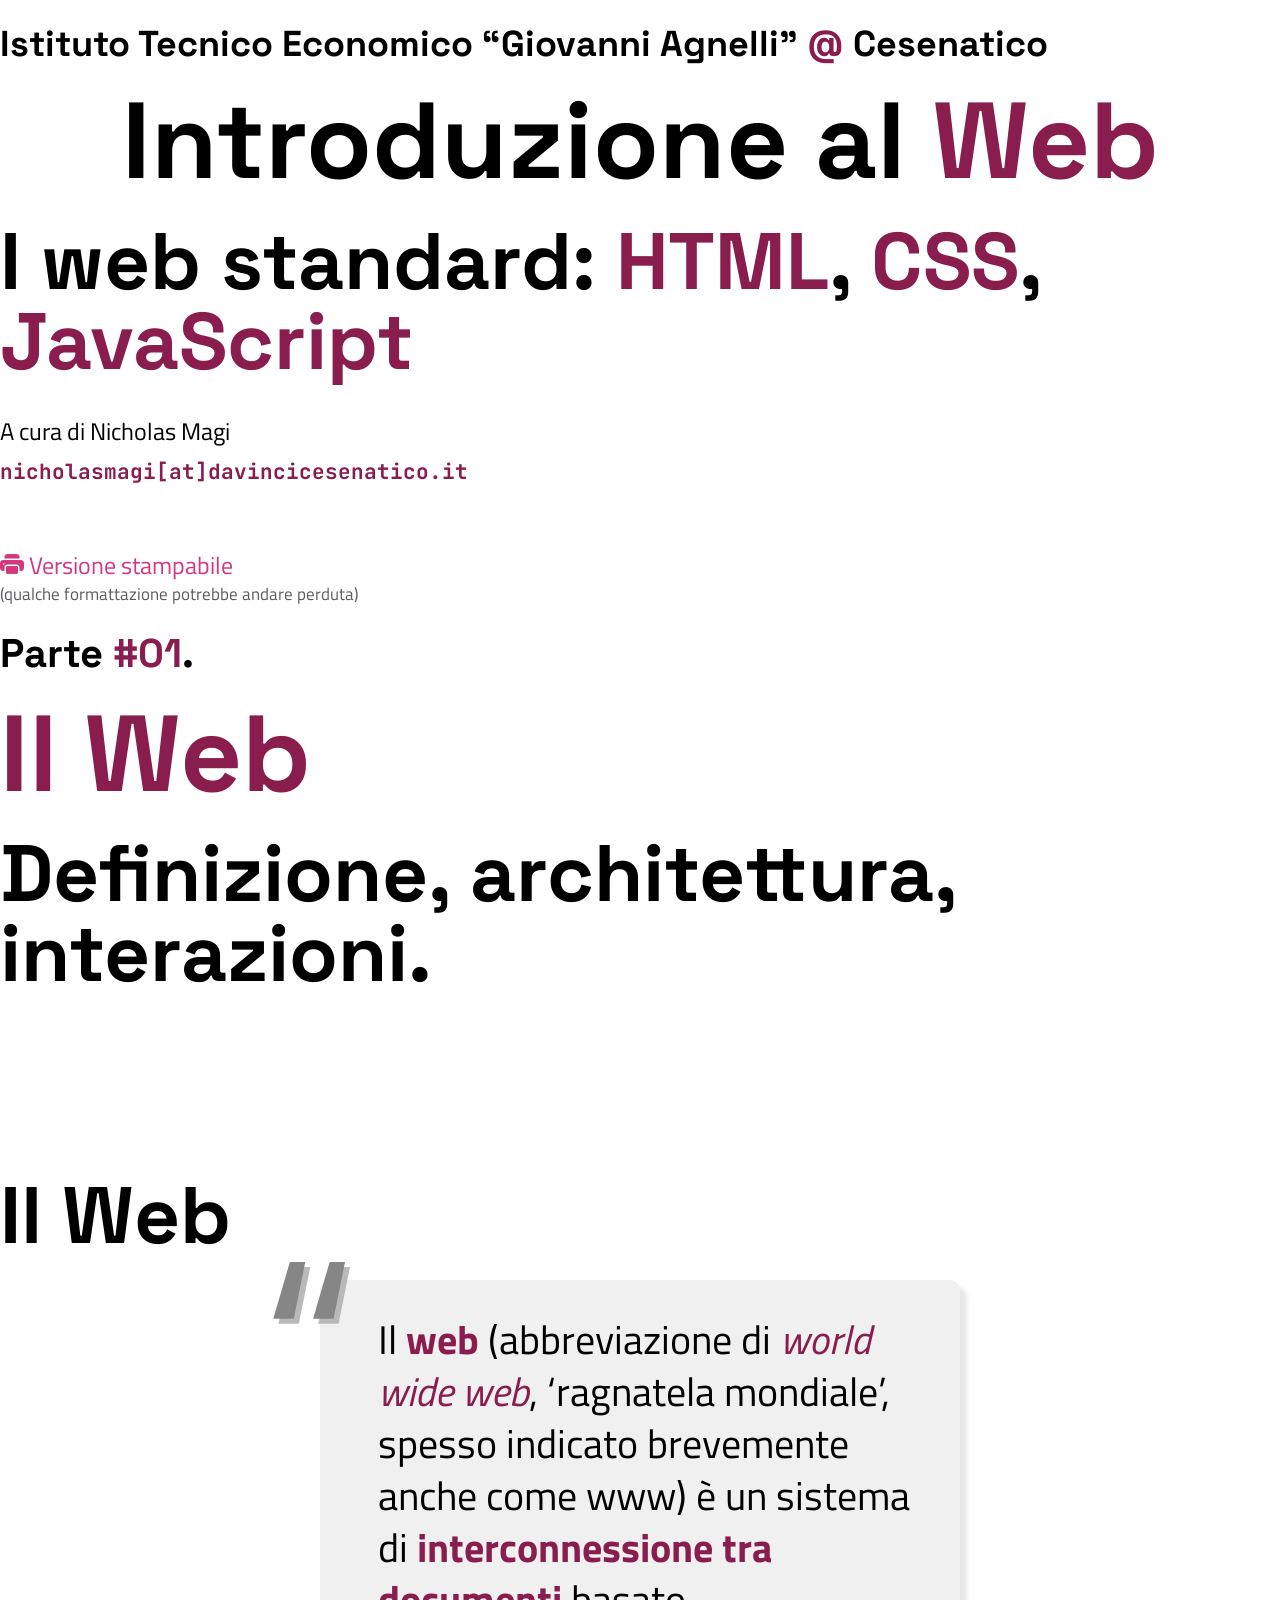
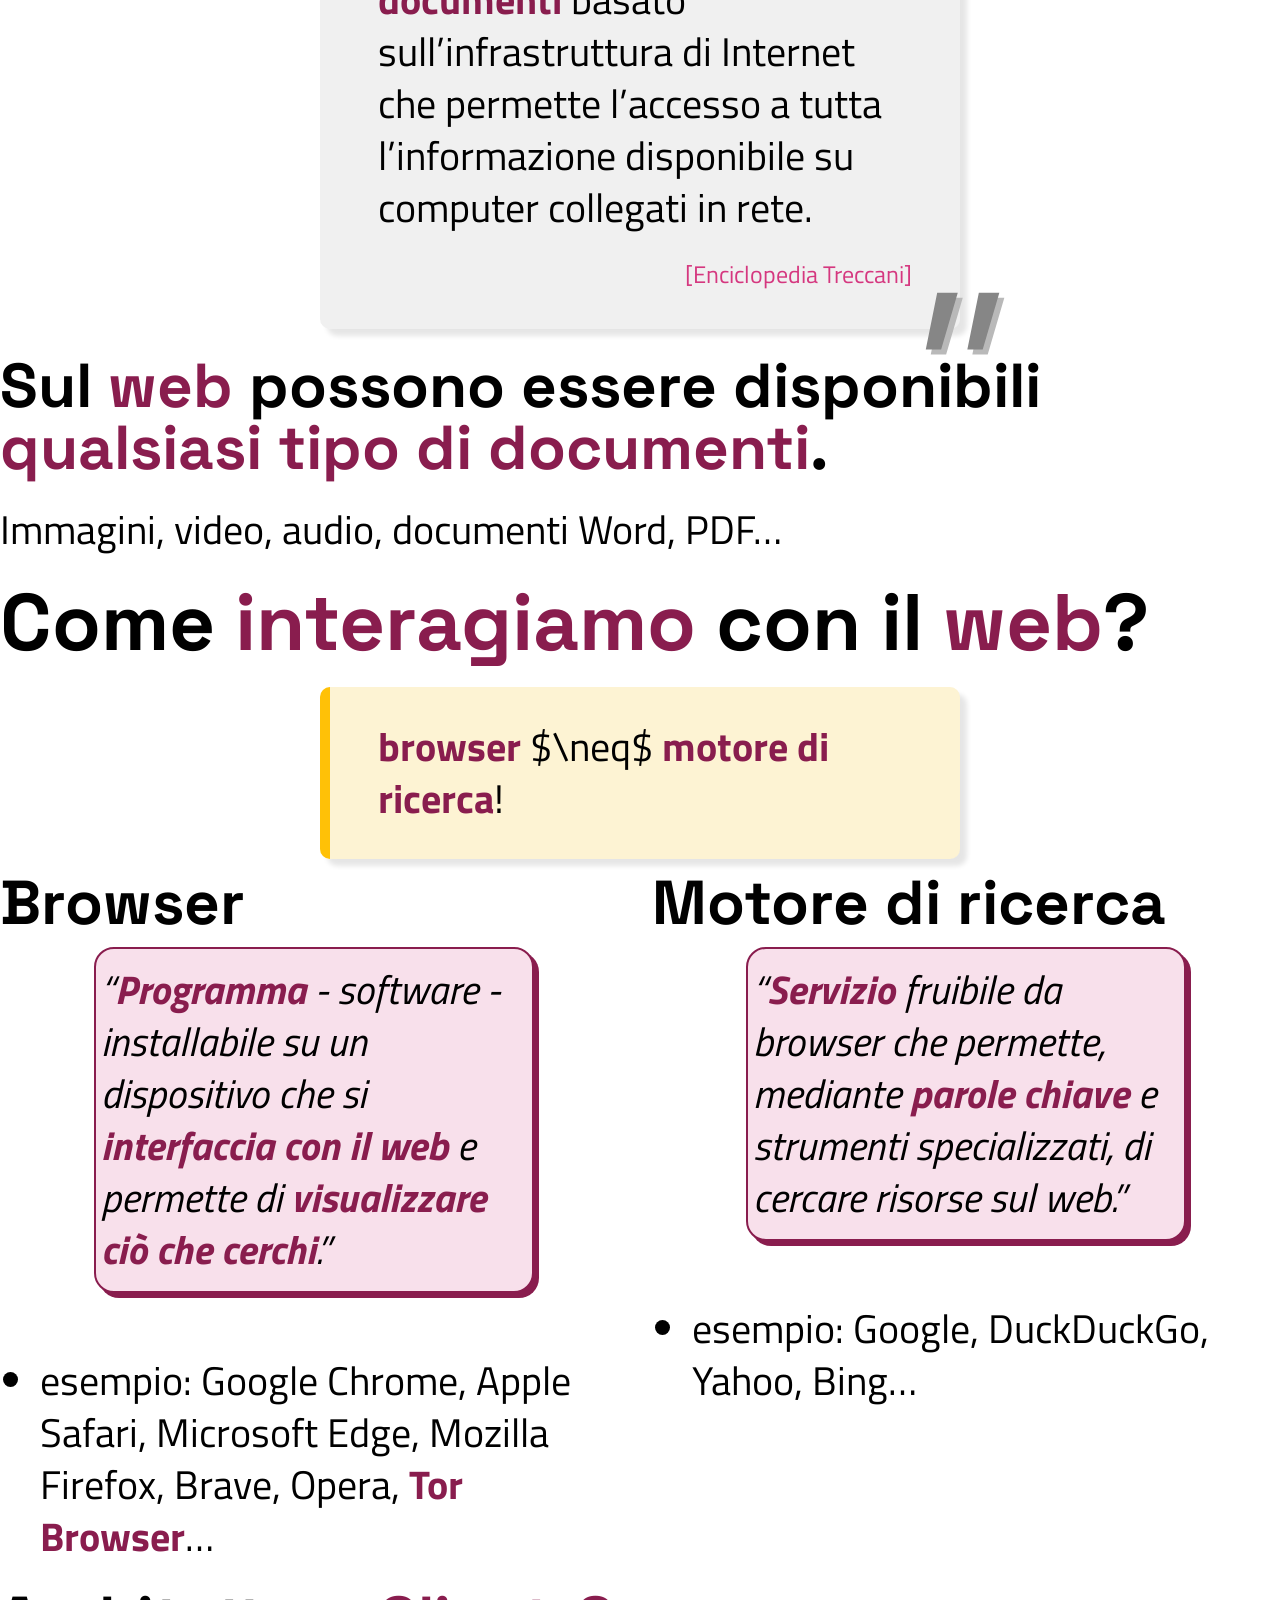
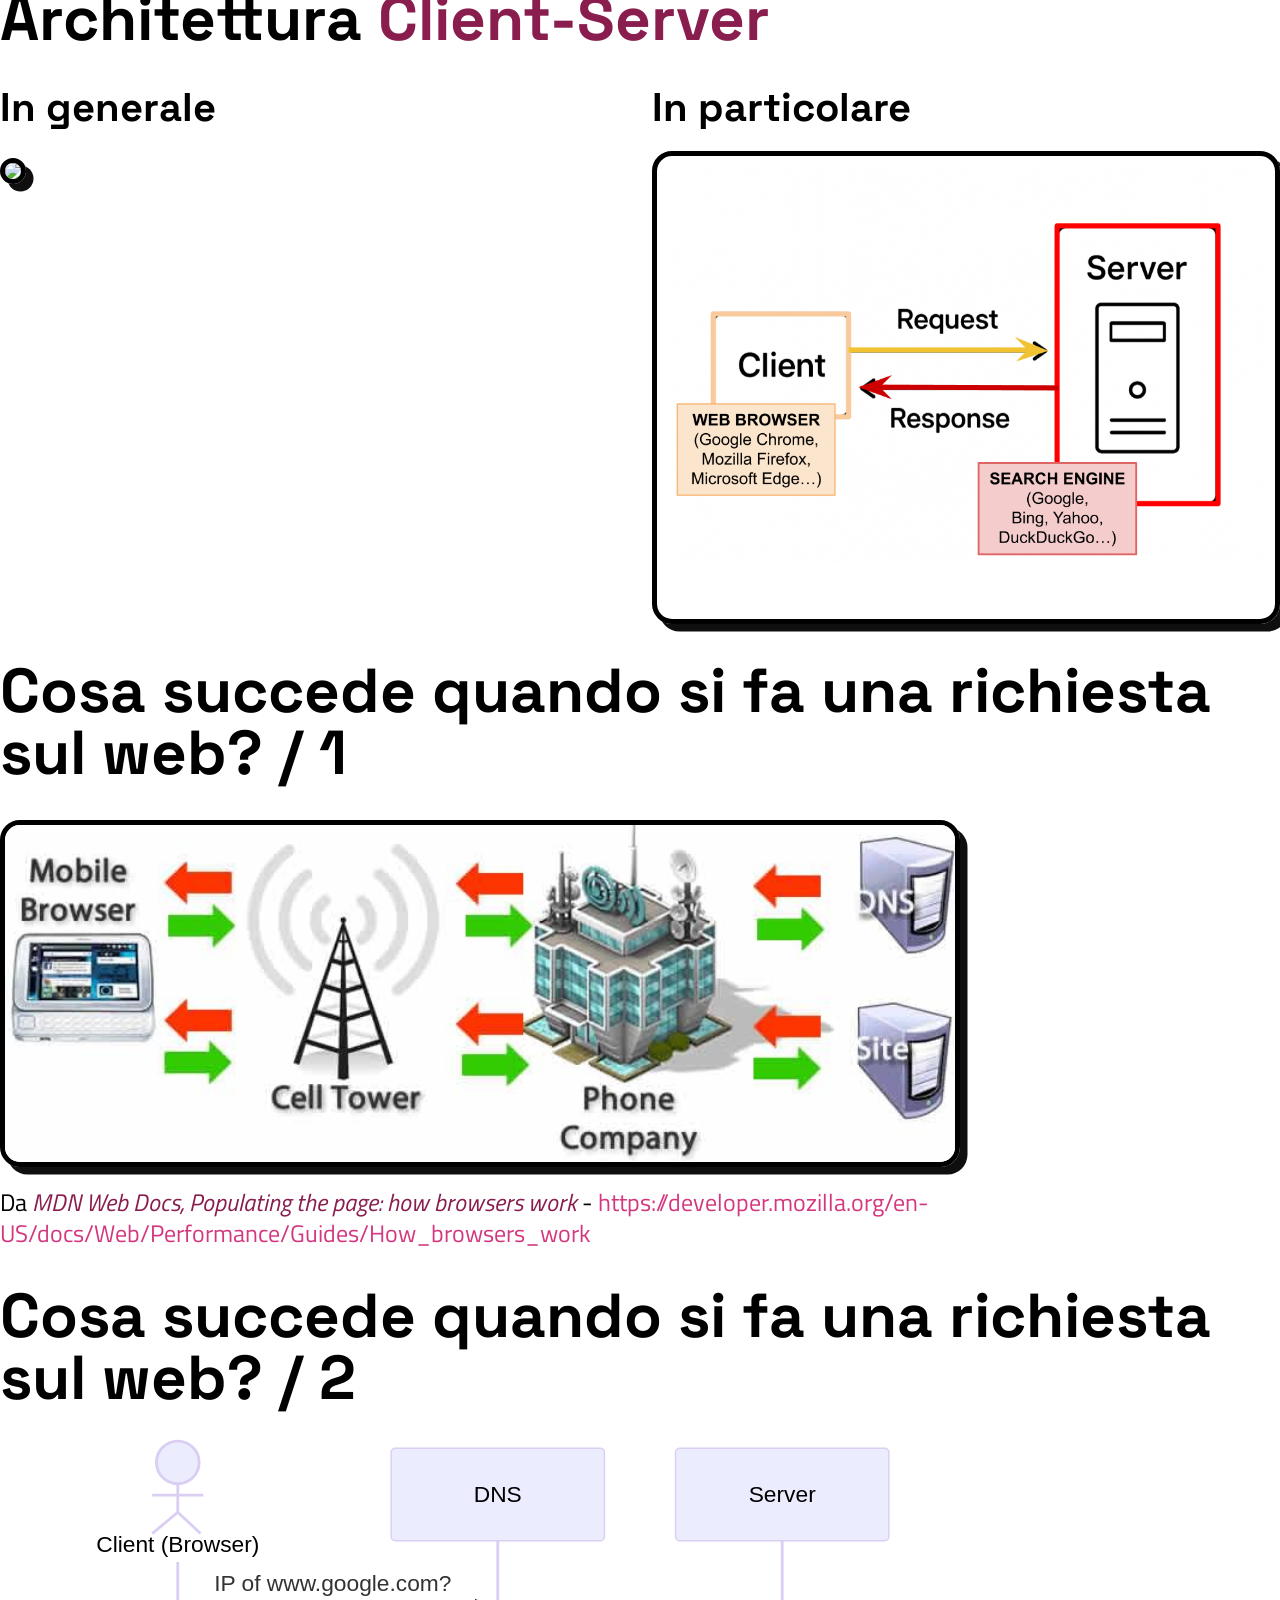
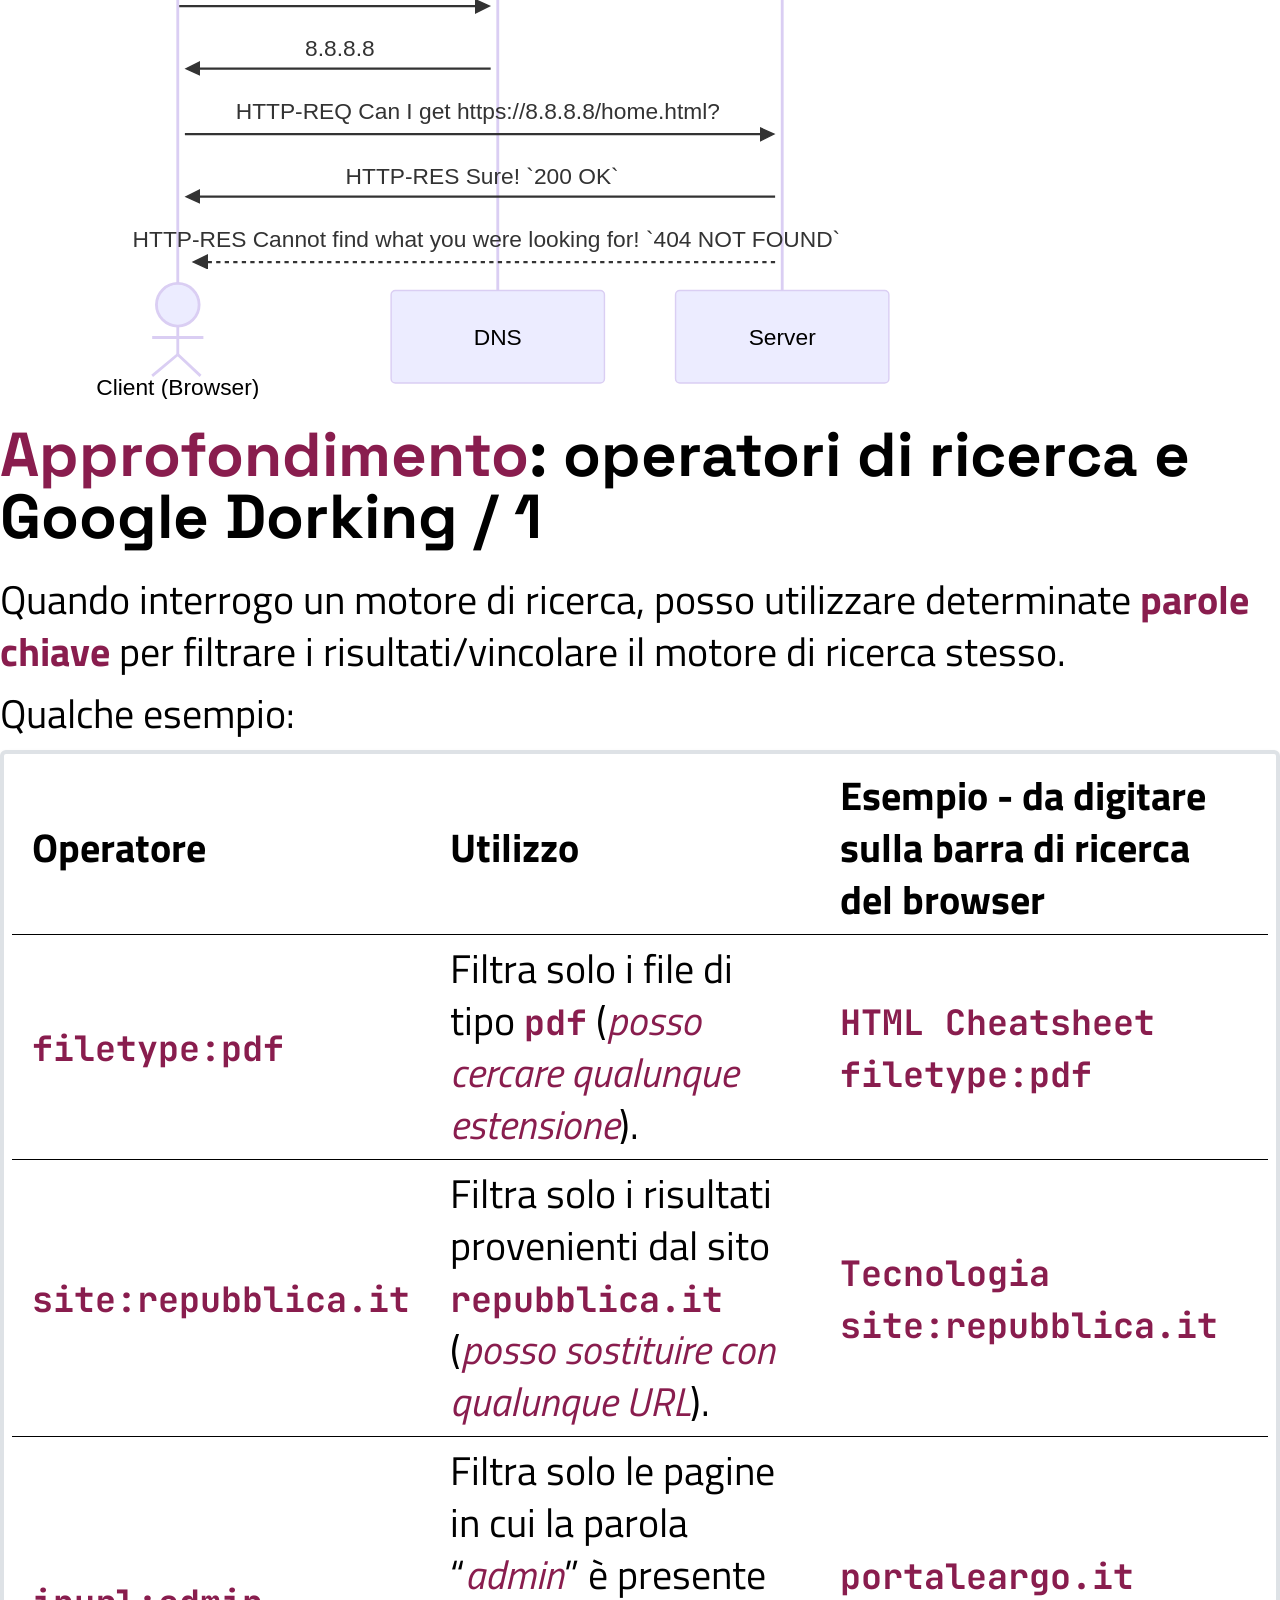
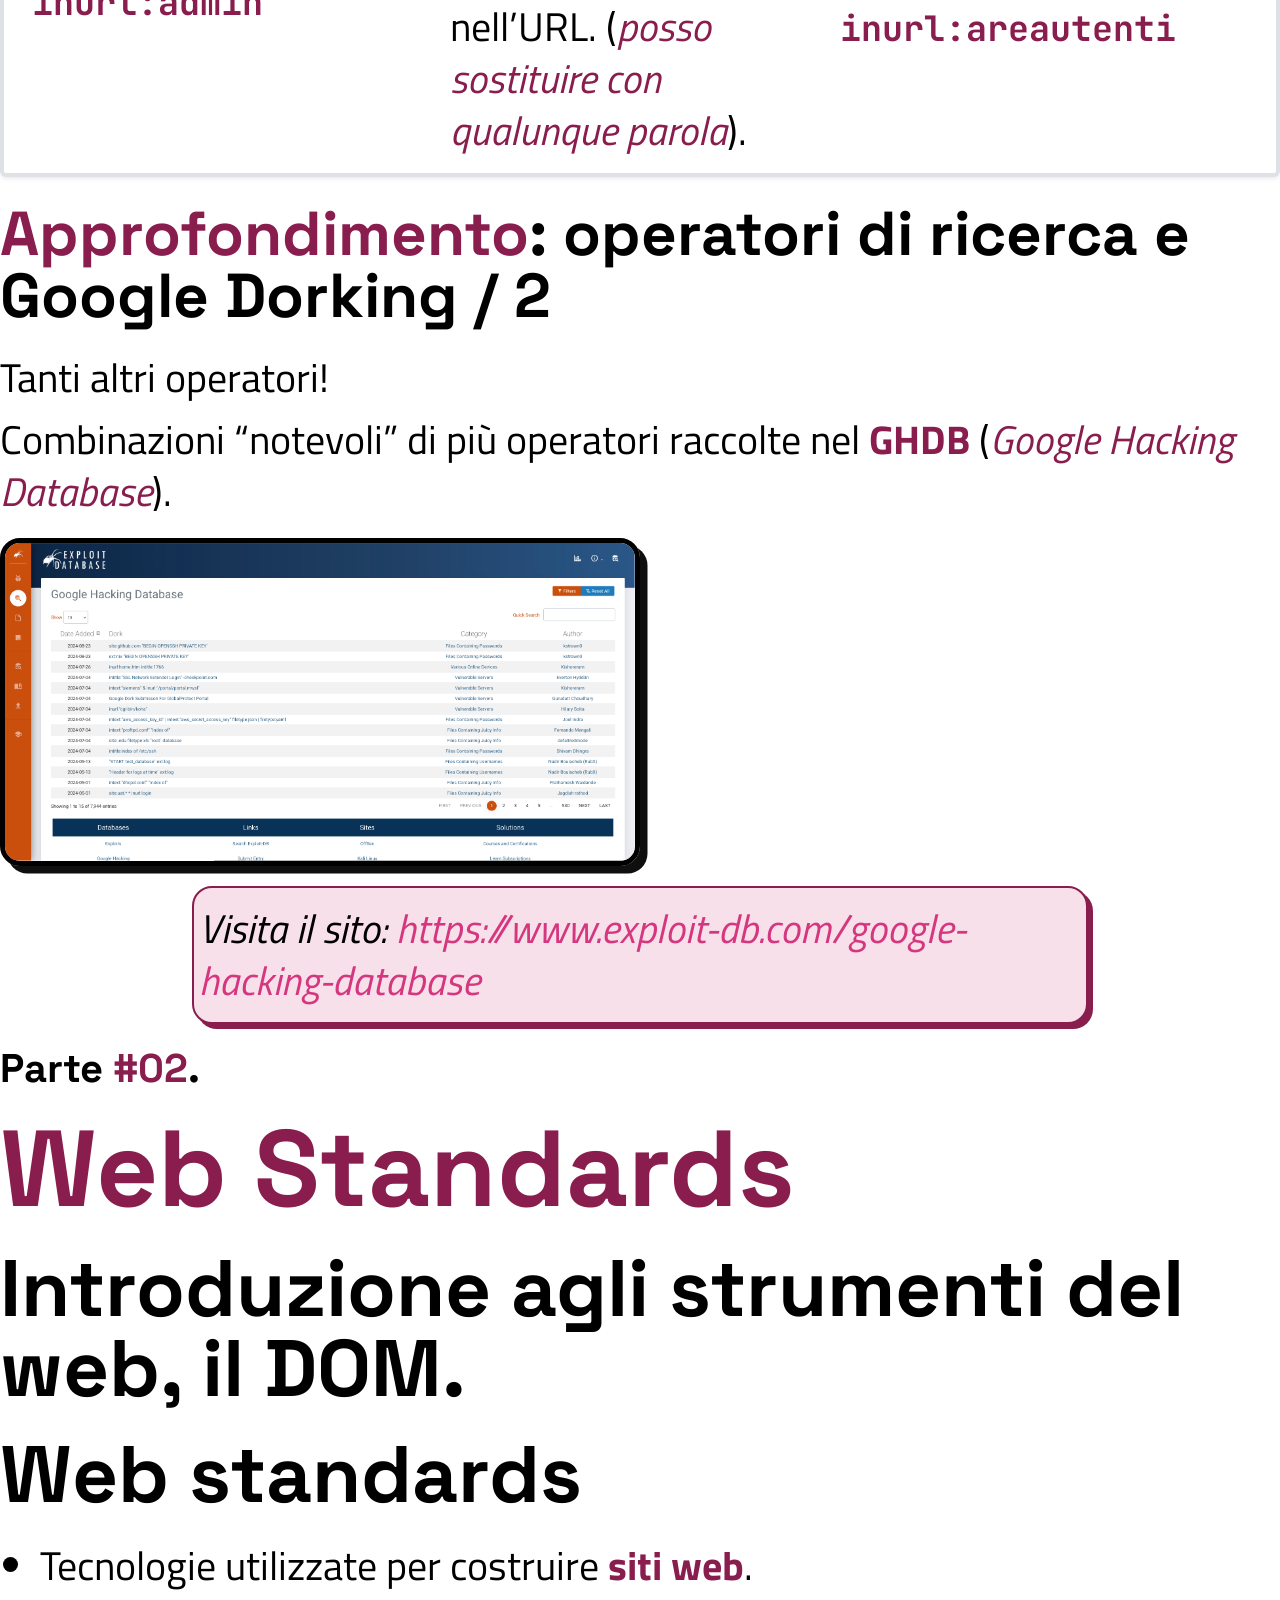
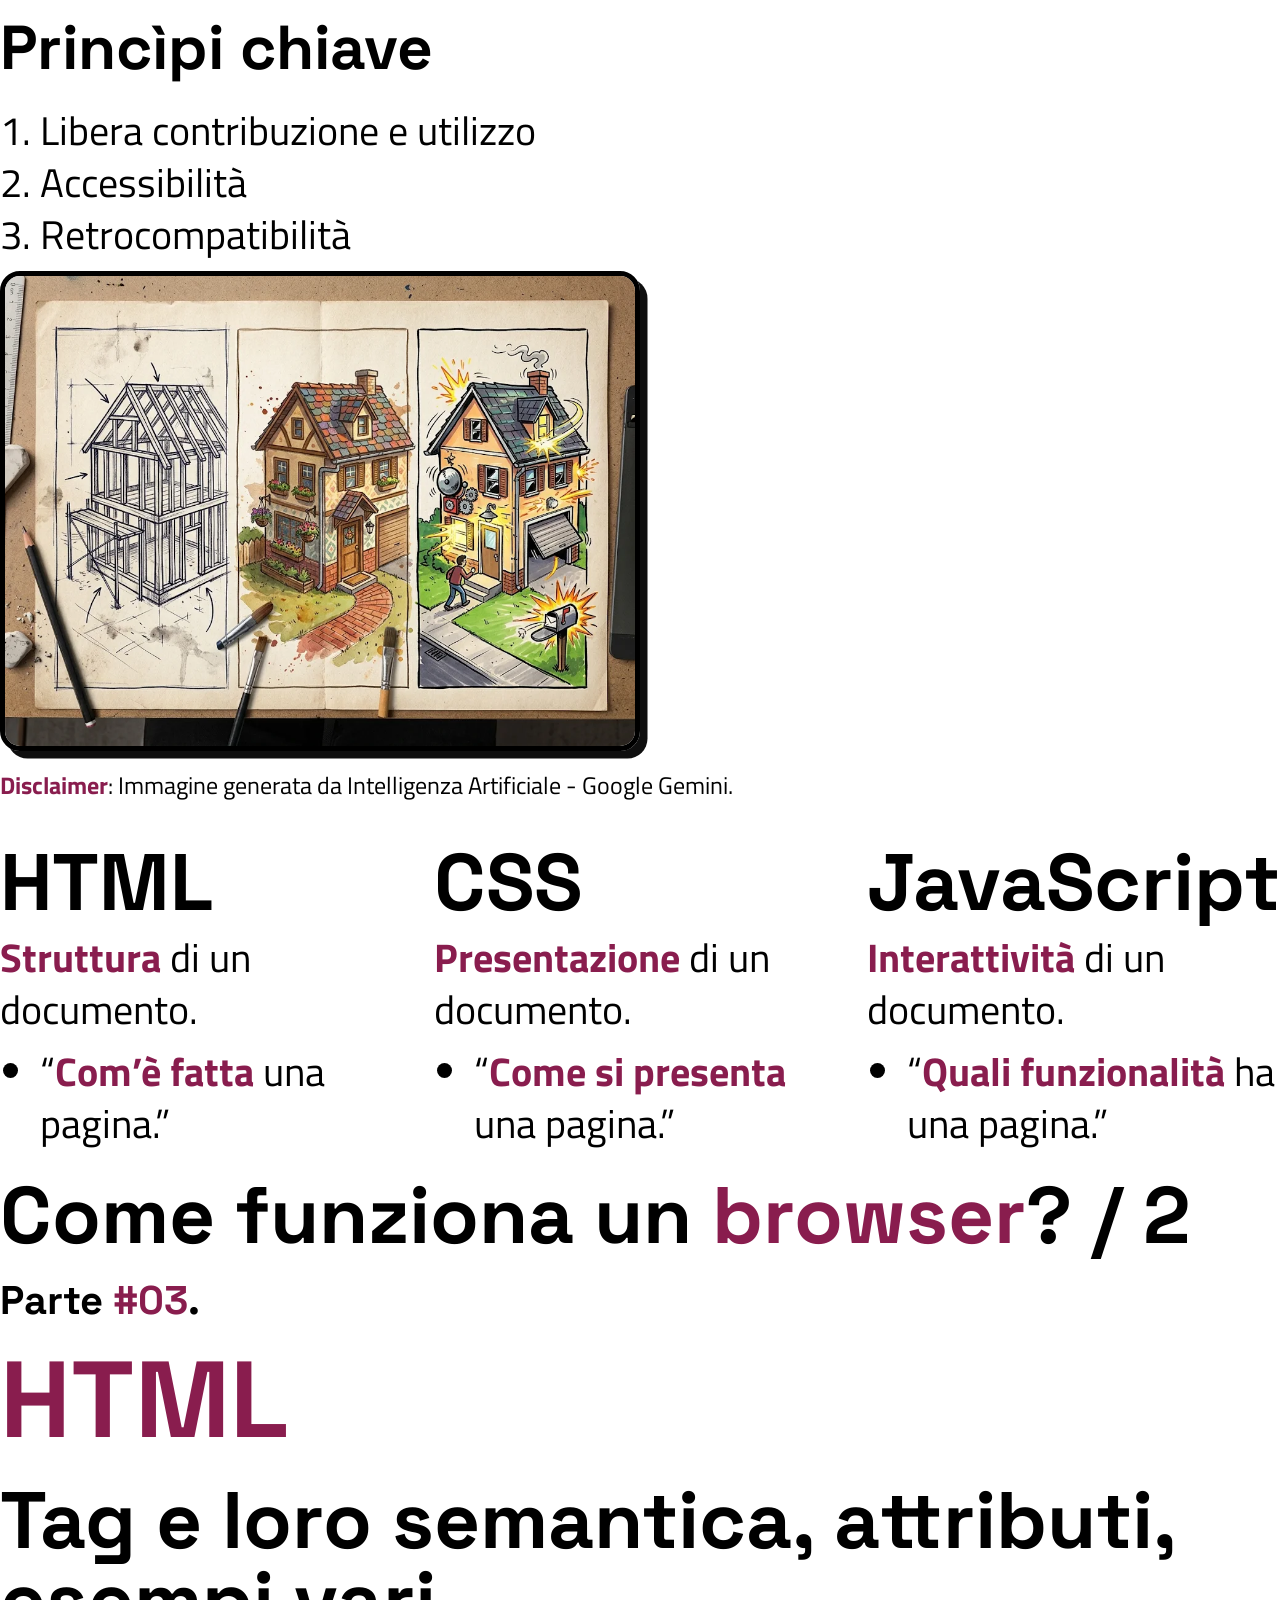
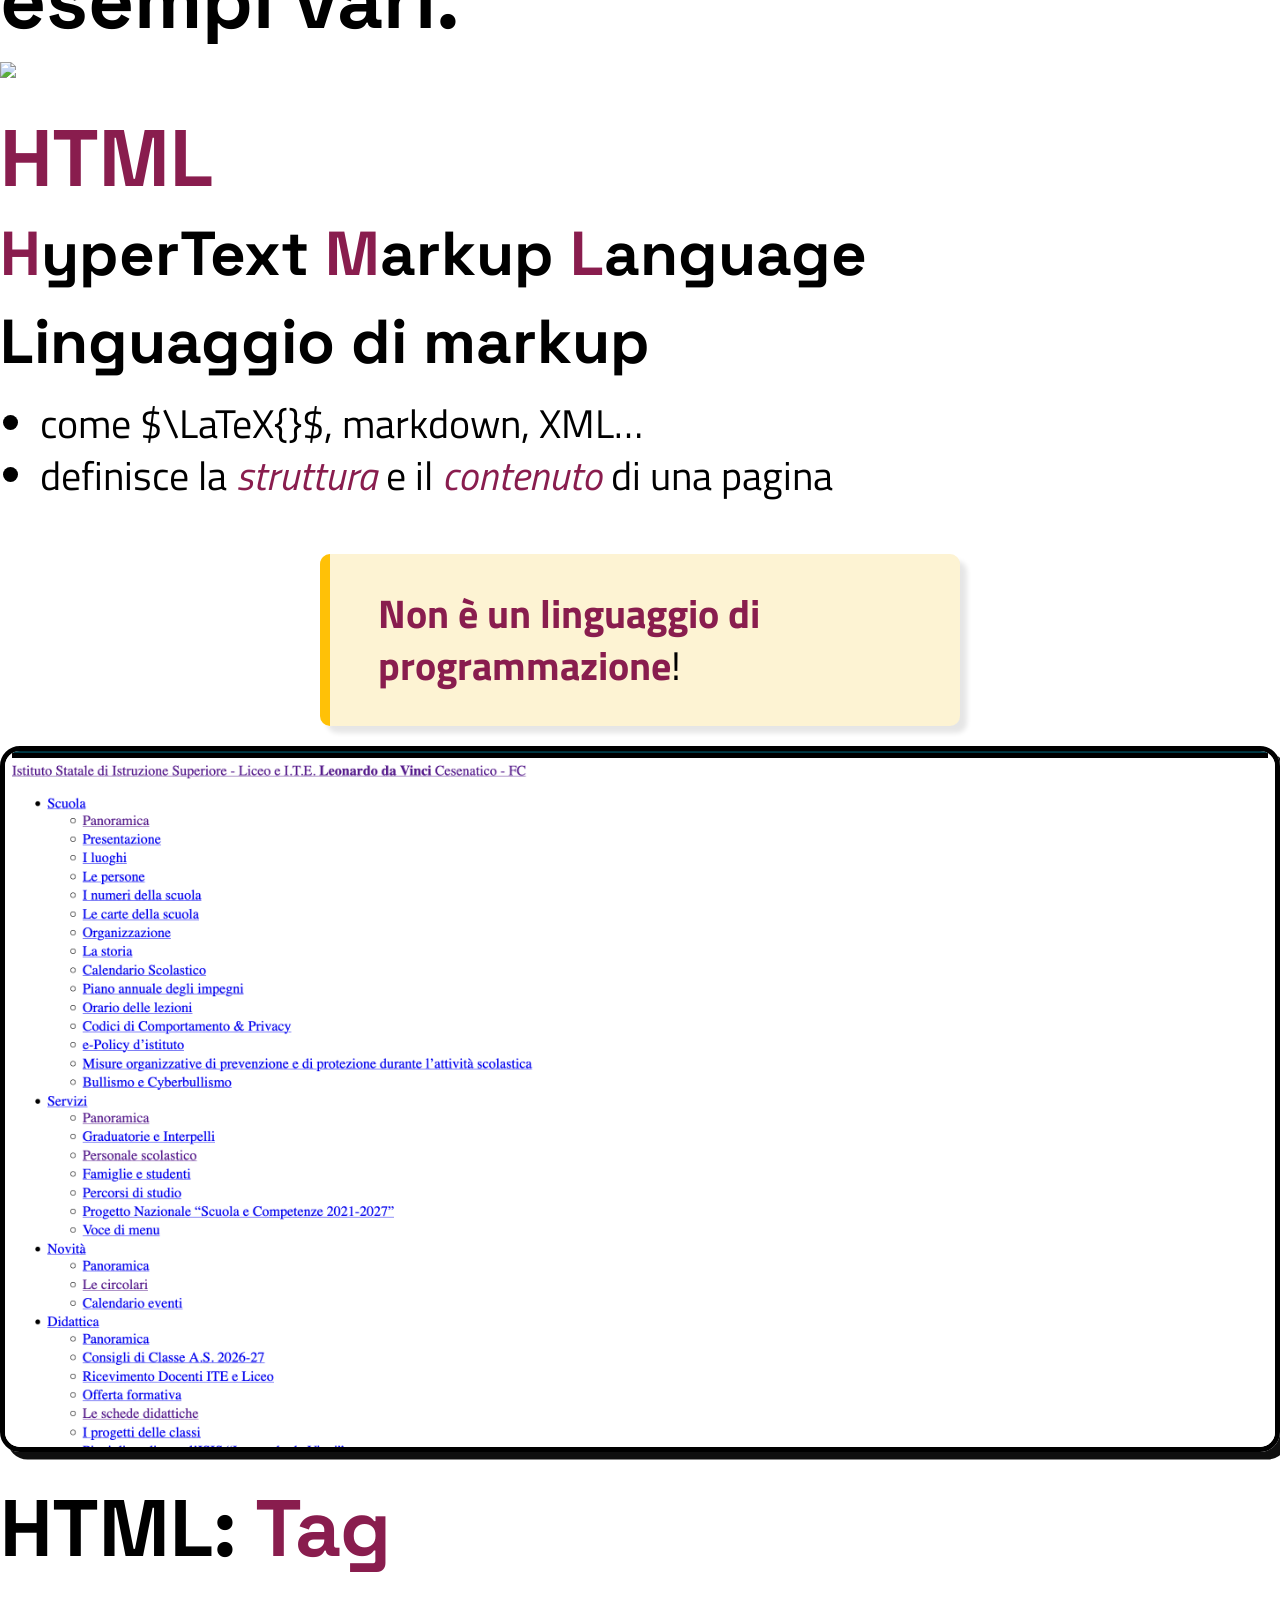
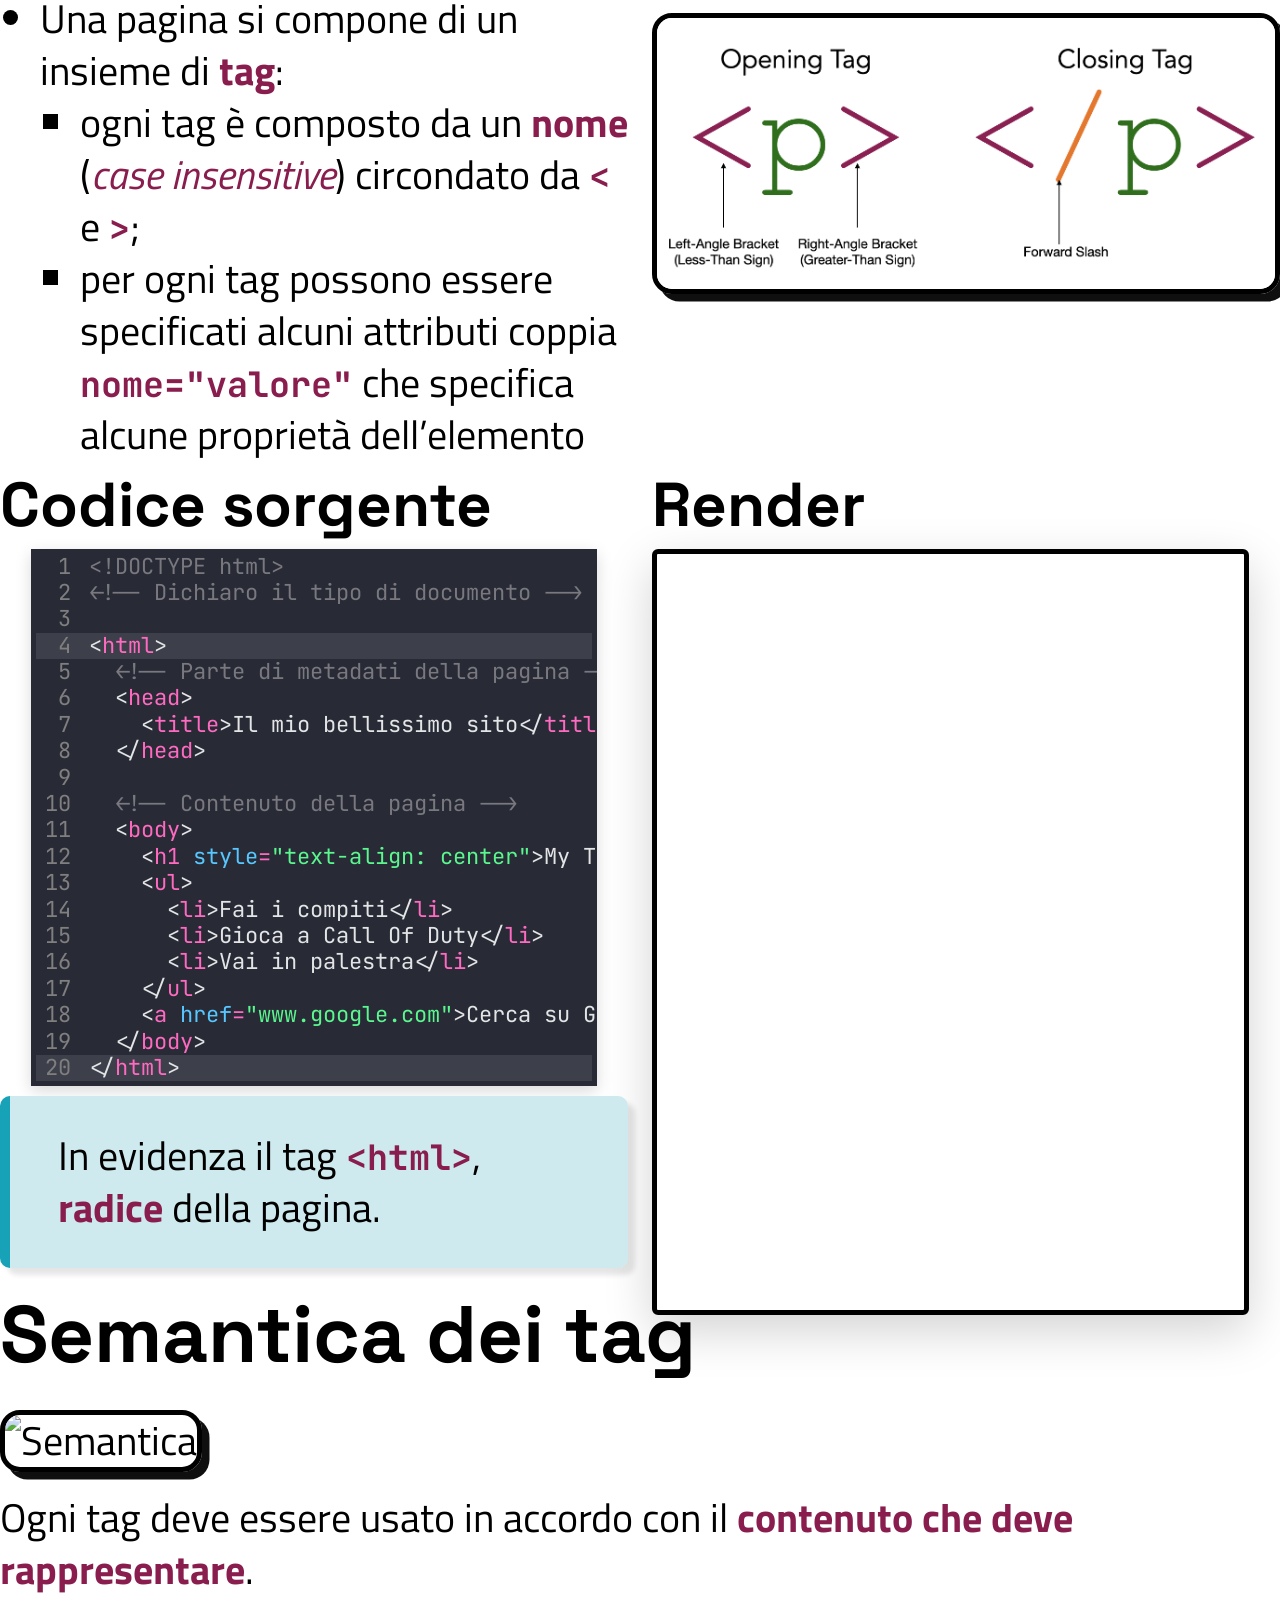
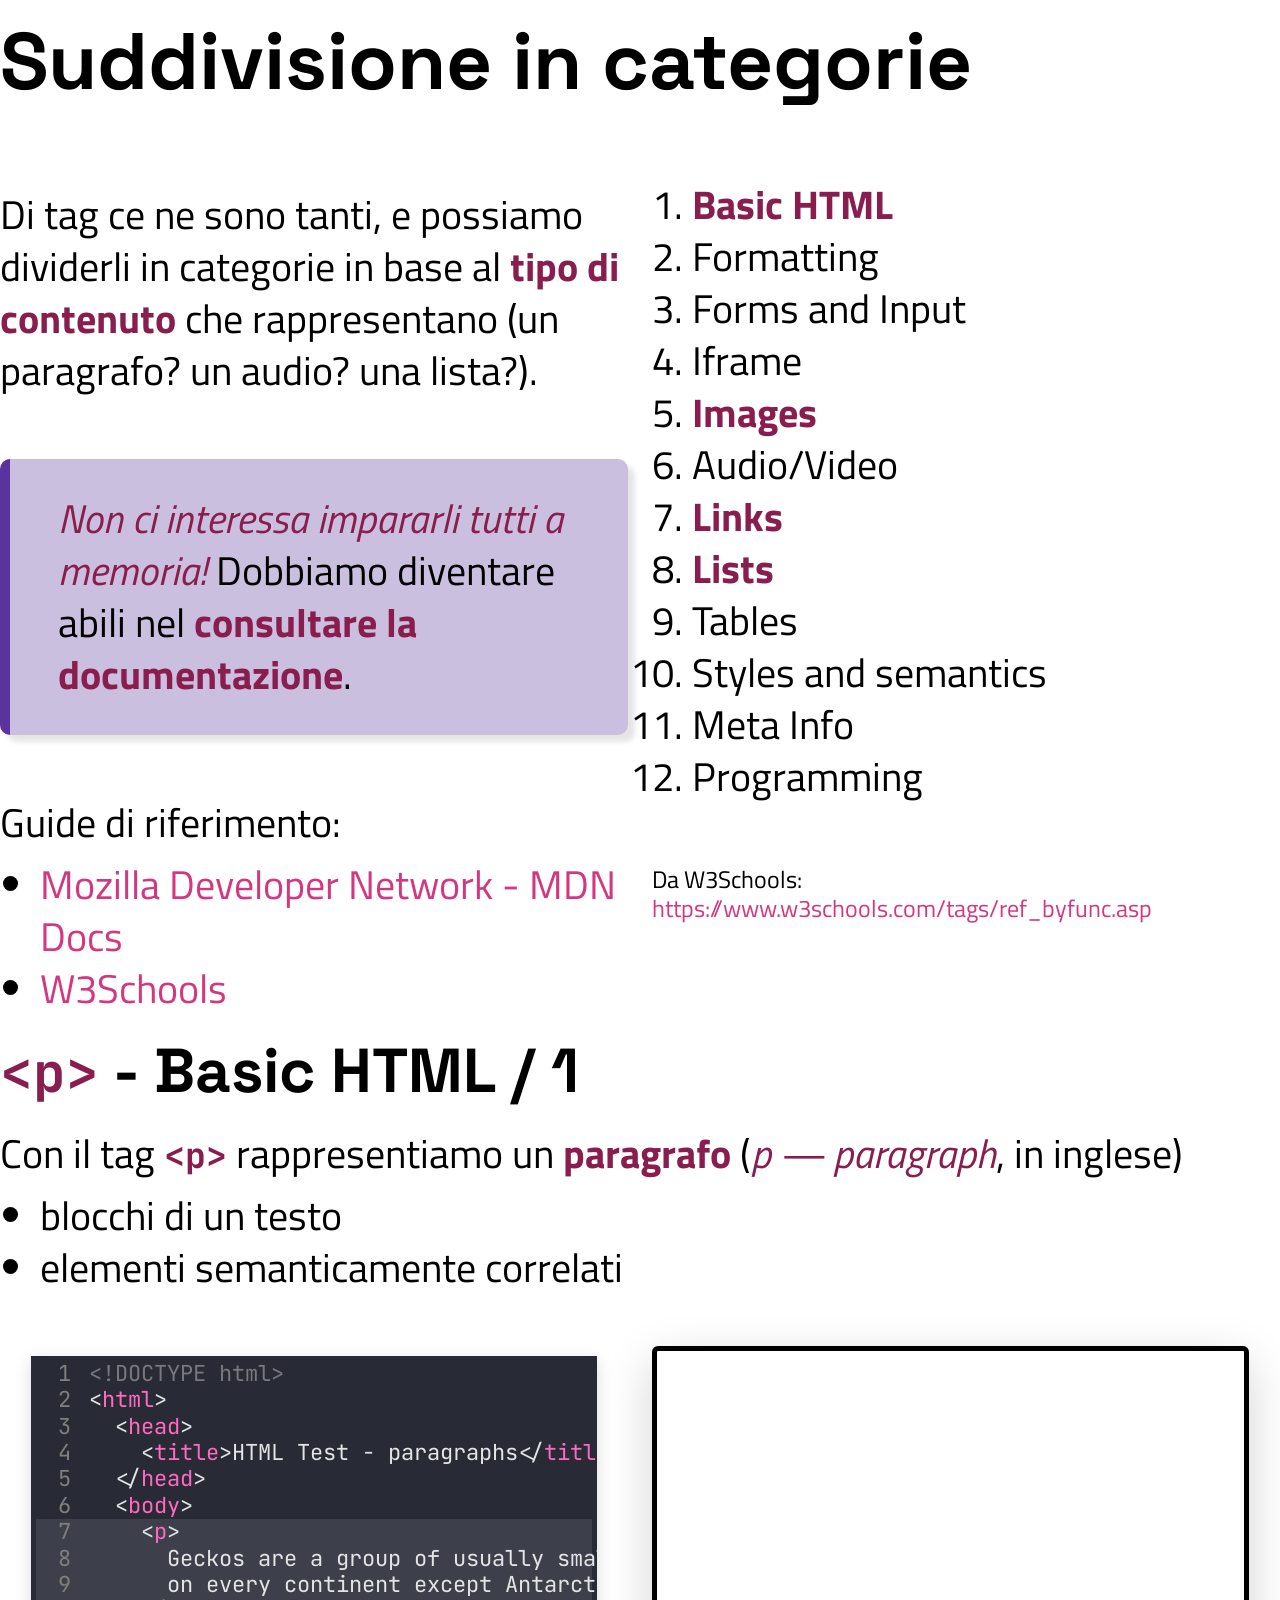
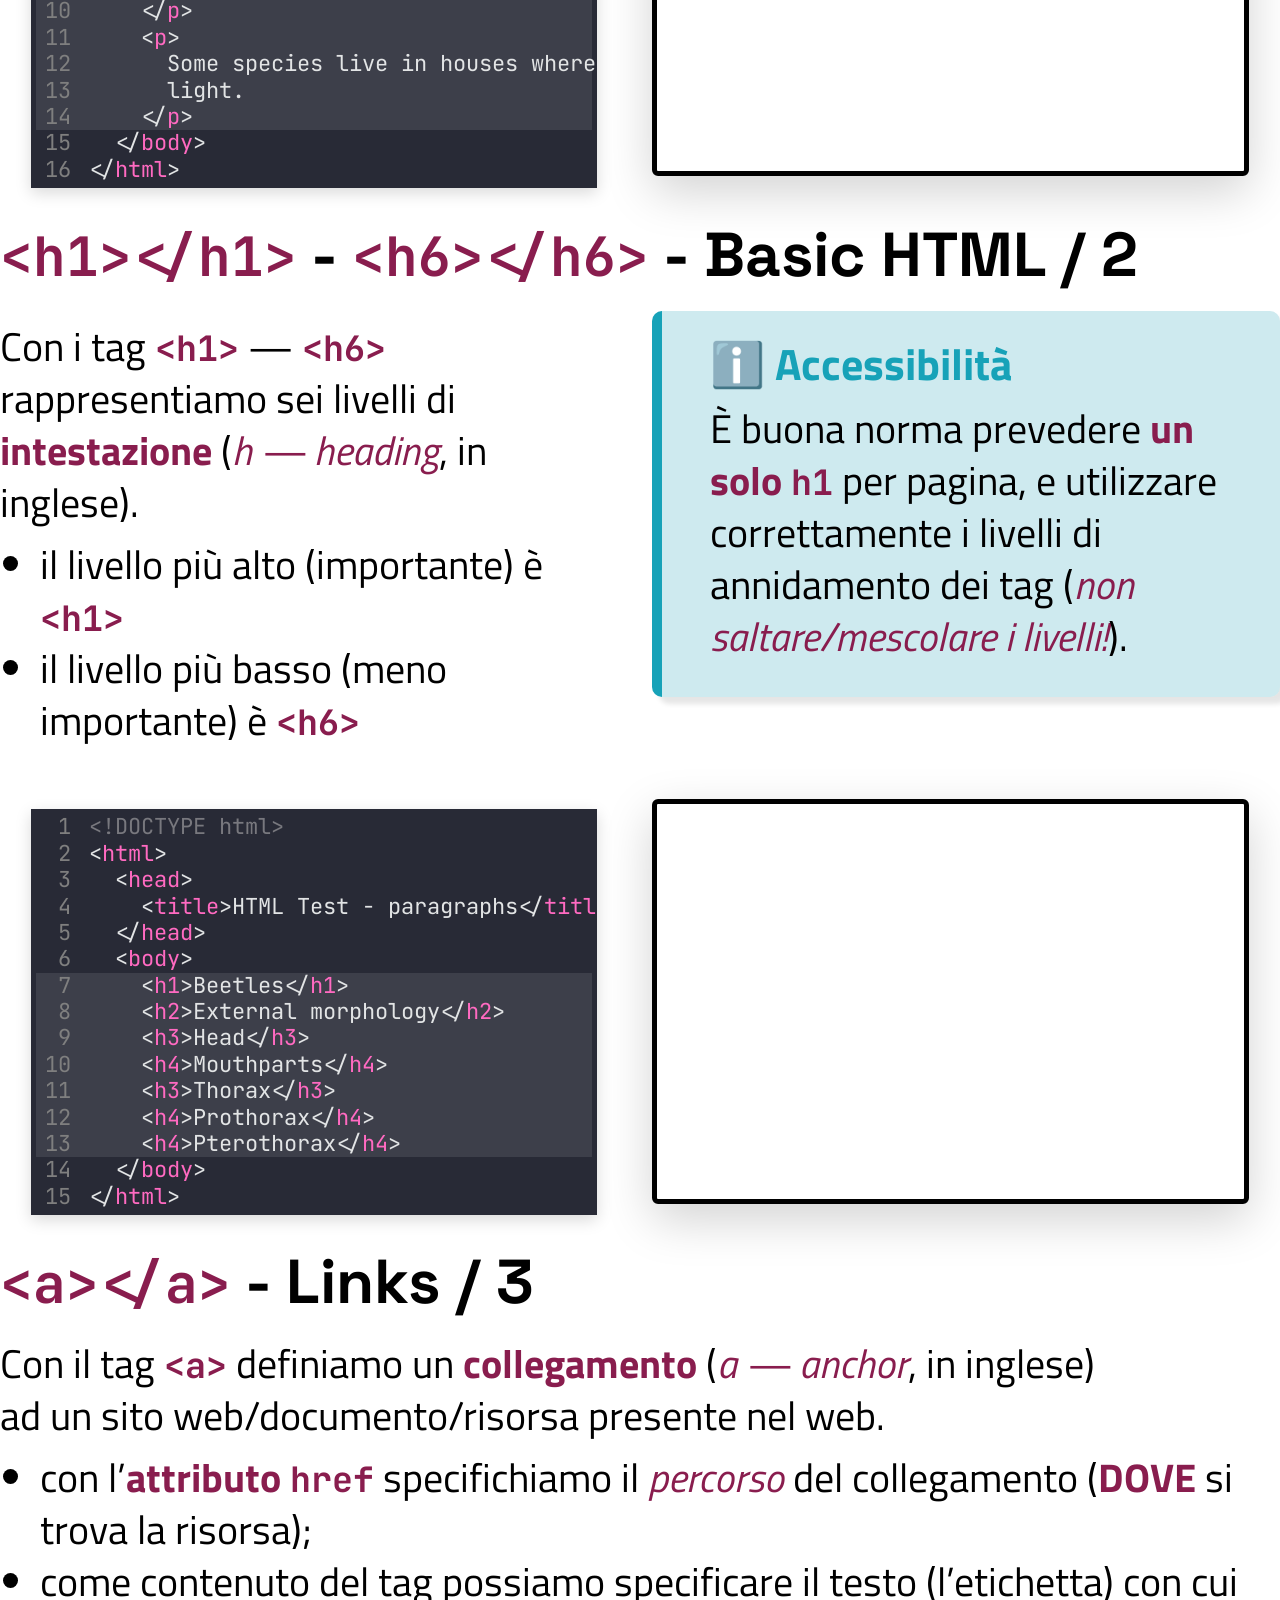
==== index.html @ c91c4a7e "Deploying to gh-pages from @ didattica-nm/web-standards-intro@1418c0fe3e3265eab4931709dac345c9b4f1d8" ====
<!DOCTYPE html><html lang="en"><head>
	<meta name="generator" content="Hugo 0.157.0">
    <meta charset="utf-8">
<title>Web Intro - HTML, CSS, JS</title>
<meta name="description" content="Introduzione alla programmazione Web">

<meta name="apple-mobile-web-app-capable" content="yes">
<meta name="apple-mobile-web-app-status-bar-style" content="black-translucent">
<meta name="viewport" content="width=device-width, initial-scale=1.0, maximum-scale=1.0, user-scalable=no">
<link rel="stylesheet" href="./reveal-js/dist/reset.css">
<link rel="stylesheet" href="./reveal-js/dist/reveal.css">
  <link rel="stylesheet" href="./css/custom-theme.min.6de815a7e8d8c6cf3e7b33d10c4299597c2ac7919d94833e15751693b9ee3957.css" id="theme"><link rel="stylesheet" href="./highlight-js/default.min.css">
<link href="https://cdn.jsdelivr.net/npm/bootstrap@5.3.1/dist/css/bootstrap.min.css" rel="stylesheet" integrity="sha384-4bw+/aepP/YC94hEpVNVgiZdgIC5+VKNBQNGCHeKRQN+PtmoHDEXuppvnDJzQIu9" crossorigin="anonymous">
<link href="https://cdn.jsdelivr.net/gh/DanySK/css-blur-animation/blur.css" rel="stylesheet" crossorigin="anonymous">
<link rel="stylesheet" href="https://cdn.jsdelivr.net/npm/bootstrap-icons@1.13.1/font/bootstrap-icons.min.css">

<script type="text/javascript" src="https://unpkg.com/qr-code-styling@1.5.0/lib/qr-code-styling.js"></script>
<script defer="" type="module">
  import mermaid from 'https://cdn.jsdelivr.net/npm/mermaid@11/dist/mermaid.esm.min.mjs';
</script>
  </head>
  <body>
    
    <div class="reveal">
      <div class="slides">
  

    <section><h5 id="istituto-tecnico-economico-giovanni-agnelli--cesenatico">Istituto Tecnico Economico “Giovanni Agnelli” <strong>@</strong> Cesenatico</h5>
<div style="max-width: fit-content; margin-inline: auto;" class="position-relative text-center accentify-top-right">
<h1 id="introduzione-al-web">Introduzione al <strong>Web</strong></h1>
</div>
<h2 id="i-web-standard-html-css-javascript">I web standard: <strong>HTML</strong>, <strong>CSS</strong>, <strong>JavaScript</strong></h2>
<small>
<p>A cura di Nicholas Magi</p>
<p><code>nicholasmagi[at]davincicesenatico.it</code></p>
</small>
<br>
<br>
<small>
    <a class="d-block" href="?print-pdf&amp;pdfSeparateFragments=false">
        <i class="bi bi-printer-fill"></i>
        Versione stampabile
    </a>
    <span class="text-muted" style="font-size: .7em;">(qualche formattazione potrebbe andare perduta)</span>
</small>
</section><section>


<section data-shortcode-section="">
<h4 id="parte-01">Parte <strong>#01</strong>.</h4>
<h1 id="il-web"><strong>Il Web</strong></h1>
<h2 id="definizione-architettura-interazioni">Definizione, architettura, interazioni.</h2>
</section><section>
<br>
<br>
<br>
<h2 id="il-web-1">Il Web</h2>
<div class="callout cite">
    <div class="callout-background py-4 px-5"><div class="callout-content"><p>Il <strong>web</strong> (abbreviazione di <em>world wide web</em>, ‘ragnatela mondiale’, spesso indicato brevemente anche come www) è un sistema di <strong>interconnessione tra documenti</strong> basato sull’infrastruttura di Internet che permette l’accesso a tutta l’informazione disponibile su computer collegati in rete.</p>
</div><div class="callout-footer d-flex justify-content-end my-3 fs-1"><small><a href="https://www.treccani.it/enciclopedia/web_%28Enciclopedia-Italiana%29/" target="_blank"><i class="fa-solid fa-link pe-2"></i>[Enciclopedia Treccani]</a></small></div></div>
</div>
</section><section>
<h3 id="sul-web-possono-essere-disponibili--qualsiasi-tipo-di-documenti">Sul <strong>web</strong> possono essere disponibili <br> <strong>qualsiasi tipo di documenti</strong>.</h3>
<p>Immagini, video, audio, documenti Word, PDF…</p>
</section><section>
<h2 id="come-interagiamo-con-il-web">Come <strong>interagiamo</strong> con il <strong>web</strong>?</h2>
<div class="callout warning">
    <div class="callout-background py-4 px-5"><div class="callout-content"><p><strong>browser</strong> $\neq$ <strong>motore di ricerca</strong>!</p>
</div></div>
</div>
<div class="container-fluid m-0 p-0">
    <div class="row "><div class="col "><h3 id="browser">Browser</h3>
<blockquote>
<p>“<strong>Programma</strong> - software - installabile su un dispositivo che si <strong>interfaccia con il web</strong> e permette di <strong>visualizzare ciò che cerchi</strong>.”</p>
</blockquote>
<br>
<ul>
<li>esempio: Google Chrome, Apple Safari, Microsoft Edge, Mozilla Firefox, Brave, Opera, <strong>Tor Browser</strong>…</li>
</ul>
</div>
<div class="col "><h3 id="motore-di-ricerca">Motore di ricerca</h3>
<blockquote>
<p>“<strong>Servizio</strong> fruibile da browser che permette, mediante <strong>parole chiave</strong> e strumenti specializzati, di cercare risorse sul web.”</p>
</blockquote>
<br>
<ul>
<li>esempio: Google, DuckDuckGo, Yahoo, Bing…</li>
</ul>
</div>
</div>
</div>
</section><section>
<h3 id="architettura-client-server">Architettura <strong>Client-Server</strong></h3>
<div class="container-fluid m-0 p-0">
    <div class="row "><div class="col "><h4 id="in-generale">In generale</h4>
<img src="imgs/web-arch.png">
</div>
<div class="col "><h4 id="in-particolare">In particolare</h4>
<img src="imgs/web-arch-2.0.png">
</div>
</div>
</div>
</section><section>
<h3 id="cosa-succede-quando-si-fa-una-richiesta-sul-web--1">Cosa succede quando si fa una richiesta sul web? / 1</h3>
<img src="imgs/lookup.png" class="w-75">
<small>
<p>Da <em>MDN Web Docs, Populating the page: how browsers work</em> - <a href="https://developer.mozilla.org/en-US/docs/Web/Performance/Guides/How_browsers_work">https://developer.mozilla.org/en-US/docs/Web/Performance/Guides/How_browsers_work</a></p>
</small>
</section><section>
<h3 id="cosa-succede-quando-si-fa-una-richiesta-sul-web--2">Cosa succede quando si fa una richiesta sul web? / 2</h3>
<div class="mermaid" data-processed="true" pre-rendered="true"><svg aria-roledescription="sequence" role="graphics-document document" viewBox="-50 -10 675 397" style="max-width: 675px;" xmlns:xlink="http://www.w3.org/1999/xlink" xmlns="http://www.w3.org/2000/svg" width="100%" id="my-svg"><g><rect class="actor actor-bottom" ry="3" rx="3" name="Server" height="65" width="150" stroke="#666" fill="#eaeaea" y="311" x="425"></rect><text style="text-anchor: middle; font-size: 16px; font-weight: 400;" class="actor actor-box" alignment-baseline="central" dominant-baseline="central" y="343.5" x="500"><tspan dy="0" x="500">Server</tspan></text></g><g><rect class="actor actor-bottom" ry="3" rx="3" name="DNS" height="65" width="150" stroke="#666" fill="#eaeaea" y="311" x="225"></rect><text style="text-anchor: middle; font-size: 16px; font-weight: 400;" class="actor actor-box" alignment-baseline="central" dominant-baseline="central" y="343.5" x="300"><tspan dy="0" x="300">DNS</tspan></text></g><g></g><g><line name="Server" stroke="#999" stroke-width="0.5px" class="actor-line 200" y2="311" x2="500" y1="65" x1="500" id="actor2"></line><g id="root-2"><rect class="actor actor-top" ry="3" rx="3" name="Server" height="65" width="150" stroke="#666" fill="#eaeaea" y="0" x="425"></rect><text style="text-anchor: middle; font-size: 16px; font-weight: 400;" class="actor actor-box" alignment-baseline="central" dominant-baseline="central" y="32.5" x="500"><tspan dy="0" x="500">Server</tspan></text></g></g><g><line name="DNS" stroke="#999" stroke-width="0.5px" class="actor-line 200" y2="311" x2="300" y1="65" x1="300" id="actor1"></line><g id="root-1"><rect class="actor actor-top" ry="3" rx="3" name="DNS" height="65" width="150" stroke="#666" fill="#eaeaea" y="0" x="225"></rect><text style="text-anchor: middle; font-size: 16px; font-weight: 400;" class="actor actor-box" alignment-baseline="central" dominant-baseline="central" y="32.5" x="300"><tspan dy="0" x="300">DNS</tspan></text></g></g><g><line name="Client (Browser)" stroke="#999" stroke-width="0.5px" class="actor-line 200" y2="311" x2="75" y1="80" x1="75" id="actor0"></line></g><style>#my-svg{font-family:"trebuchet ms",verdana,arial,sans-serif;font-size:16px;fill:#333;}#my-svg .error-icon{fill:#552222;}#my-svg .error-text{fill:#552222;stroke:#552222;}#my-svg .edge-thickness-normal{stroke-width:1px;}#my-svg .edge-thickness-thick{stroke-width:3.5px;}#my-svg .edge-pattern-solid{stroke-dasharray:0;}#my-svg .edge-thickness-invisible{stroke-width:0;fill:none;}#my-svg .edge-pattern-dashed{stroke-dasharray:3;}#my-svg .edge-pattern-dotted{stroke-dasharray:2;}#my-svg .marker{fill:#333333;stroke:#333333;}#my-svg .marker.cross{stroke:#333333;}#my-svg svg{font-family:"trebuchet ms",verdana,arial,sans-serif;font-size:16px;}#my-svg p{margin:0;}#my-svg .actor{stroke:hsl(259.6261682243, 59.7765363128%, 87.9019607843%);fill:#ECECFF;}#my-svg text.actor&gt;tspan{fill:black;stroke:none;}#my-svg .actor-line{stroke:hsl(259.6261682243, 59.7765363128%, 87.9019607843%);}#my-svg .messageLine0{stroke-width:1.5;stroke-dasharray:none;stroke:#333;}#my-svg .messageLine1{stroke-width:1.5;stroke-dasharray:2,2;stroke:#333;}#my-svg #arrowhead path{fill:#333;stroke:#333;}#my-svg .sequenceNumber{fill:white;}#my-svg #sequencenumber{fill:#333;}#my-svg #crosshead path{fill:#333;stroke:#333;}#my-svg .messageText{fill:#333;stroke:none;}#my-svg .labelBox{stroke:hsl(259.6261682243, 59.7765363128%, 87.9019607843%);fill:#ECECFF;}#my-svg .labelText,#my-svg .labelText&gt;tspan{fill:black;stroke:none;}#my-svg .loopText,#my-svg .loopText&gt;tspan{fill:black;stroke:none;}#my-svg .loopLine{stroke-width:2px;stroke-dasharray:2,2;stroke:hsl(259.6261682243, 59.7765363128%, 87.9019607843%);fill:hsl(259.6261682243, 59.7765363128%, 87.9019607843%);}#my-svg .note{stroke:#aaaa33;fill:#fff5ad;}#my-svg .noteText,#my-svg .noteText&gt;tspan{fill:black;stroke:none;}#my-svg .activation0{fill:#f4f4f4;stroke:#666;}#my-svg .activation1{fill:#f4f4f4;stroke:#666;}#my-svg .activation2{fill:#f4f4f4;stroke:#666;}#my-svg .actorPopupMenu{position:absolute;}#my-svg .actorPopupMenuPanel{position:absolute;fill:#ECECFF;box-shadow:0px 8px 16px 0px rgba(0,0,0,0.2);filter:drop-shadow(3px 5px 2px rgb(0 0 0 / 0.4));}#my-svg .actor-man line{stroke:hsl(259.6261682243, 59.7765363128%, 87.9019607843%);fill:#ECECFF;}#my-svg .actor-man circle,#my-svg line{stroke:hsl(259.6261682243, 59.7765363128%, 87.9019607843%);fill:#ECECFF;stroke-width:2px;}#my-svg :root{--mermaid-font-family:"trebuchet ms",verdana,arial,sans-serif;}</style><g></g><defs><symbol height="24" width="24" id="computer"><path d="M2 2v13h20v-13h-20zm18 11h-16v-9h16v9zm-10.228 6l.466-1h3.524l.467 1h-4.457zm14.228 3h-24l2-6h2.104l-1.33 4h18.45l-1.297-4h2.073l2 6zm-5-10h-14v-7h14v7z" transform="scale(.5)"></path></symbol></defs><defs><symbol clip-rule="evenodd" fill-rule="evenodd" id="database"><path d="M12.258.001l.256.004.255.005.253.008.251.01.249.012.247.015.246.016.242.019.241.02.239.023.236.024.233.027.231.028.229.031.225.032.223.034.22.036.217.038.214.04.211.041.208.043.205.045.201.046.198.048.194.05.191.051.187.053.183.054.18.056.175.057.172.059.168.06.163.061.16.063.155.064.15.066.074.033.073.033.071.034.07.034.069.035.068.035.067.035.066.035.064.036.064.036.062.036.06.036.06.037.058.037.058.037.055.038.055.038.053.038.052.038.051.039.05.039.048.039.047.039.045.04.044.04.043.04.041.04.04.041.039.041.037.041.036.041.034.041.033.042.032.042.03.042.029.042.027.042.026.043.024.043.023.043.021.043.02.043.018.044.017.043.015.044.013.044.012.044.011.045.009.044.007.045.006.045.004.045.002.045.001.045v17l-.001.045-.002.045-.004.045-.006.045-.007.045-.009.044-.011.045-.012.044-.013.044-.015.044-.017.043-.018.044-.02.043-.021.043-.023.043-.024.043-.026.043-.027.042-.029.042-.03.042-.032.042-.033.042-.034.041-.036.041-.037.041-.039.041-.04.041-.041.04-.043.04-.044.04-.045.04-.047.039-.048.039-.05.039-.051.039-.052.038-.053.038-.055.038-.055.038-.058.037-.058.037-.06.037-.06.036-.062.036-.064.036-.064.036-.066.035-.067.035-.068.035-.069.035-.07.034-.071.034-.073.033-.074.033-.15.066-.155.064-.16.063-.163.061-.168.06-.172.059-.175.057-.18.056-.183.054-.187.053-.191.051-.194.05-.198.048-.201.046-.205.045-.208.043-.211.041-.214.04-.217.038-.22.036-.223.034-.225.032-.229.031-.231.028-.233.027-.236.024-.239.023-.241.02-.242.019-.246.016-.247.015-.249.012-.251.01-.253.008-.255.005-.256.004-.258.001-.258-.001-.256-.004-.255-.005-.253-.008-.251-.01-.249-.012-.247-.015-.245-.016-.243-.019-.241-.02-.238-.023-.236-.024-.234-.027-.231-.028-.228-.031-.226-.032-.223-.034-.22-.036-.217-.038-.214-.04-.211-.041-.208-.043-.204-.045-.201-.046-.198-.048-.195-.05-.19-.051-.187-.053-.184-.054-.179-.056-.176-.057-.172-.059-.167-.06-.164-.061-.159-.063-.155-.064-.151-.066-.074-.033-.072-.033-.072-.034-.07-.034-.069-.035-.068-.035-.067-.035-.066-.035-.064-.036-.063-.036-.062-.036-.061-.036-.06-.037-.058-.037-.057-.037-.056-.038-.055-.038-.053-.038-.052-.038-.051-.039-.049-.039-.049-.039-.046-.039-.046-.04-.044-.04-.043-.04-.041-.04-.04-.041-.039-.041-.037-.041-.036-.041-.034-.041-.033-.042-.032-.042-.03-.042-.029-.042-.027-.042-.026-.043-.024-.043-.023-.043-.021-.043-.02-.043-.018-.044-.017-.043-.015-.044-.013-.044-.012-.044-.011-.045-.009-.044-.007-.045-.006-.045-.004-.045-.002-.045-.001-.045v-17l.001-.045.002-.045.004-.045.006-.045.007-.045.009-.044.011-.045.012-.044.013-.044.015-.044.017-.043.018-.044.02-.043.021-.043.023-.043.024-.043.026-.043.027-.042.029-.042.03-.042.032-.042.033-.042.034-.041.036-.041.037-.041.039-.041.04-.041.041-.04.043-.04.044-.04.046-.04.046-.039.049-.039.049-.039.051-.039.052-.038.053-.038.055-.038.056-.038.057-.037.058-.037.06-.037.061-.036.062-.036.063-.036.064-.036.066-.035.067-.035.068-.035.069-.035.07-.034.072-.034.072-.033.074-.033.151-.066.155-.064.159-.063.164-.061.167-.06.172-.059.176-.057.179-.056.184-.054.187-.053.19-.051.195-.05.198-.048.201-.046.204-.045.208-.043.211-.041.214-.04.217-.038.22-.036.223-.034.226-.032.228-.031.231-.028.234-.027.236-.024.238-.023.241-.02.243-.019.245-.016.247-.015.249-.012.251-.01.253-.008.255-.005.256-.004.258-.001.258.001zm-9.258 20.499v.01l.001.021.003.021.004.022.005.021.006.022.007.022.009.023.01.022.011.023.012.023.013.023.015.023.016.024.017.023.018.024.019.024.021.024.022.025.023.024.024.025.052.049.056.05.061.051.066.051.07.051.075.051.079.052.084.052.088.052.092.052.097.052.102.051.105.052.11.052.114.051.119.051.123.051.127.05.131.05.135.05.139.048.144.049.147.047.152.047.155.047.16.045.163.045.167.043.171.043.176.041.178.041.183.039.187.039.19.037.194.035.197.035.202.033.204.031.209.03.212.029.216.027.219.025.222.024.226.021.23.02.233.018.236.016.24.015.243.012.246.01.249.008.253.005.256.004.259.001.26-.001.257-.004.254-.005.25-.008.247-.011.244-.012.241-.014.237-.016.233-.018.231-.021.226-.021.224-.024.22-.026.216-.027.212-.028.21-.031.205-.031.202-.034.198-.034.194-.036.191-.037.187-.039.183-.04.179-.04.175-.042.172-.043.168-.044.163-.045.16-.046.155-.046.152-.047.148-.048.143-.049.139-.049.136-.05.131-.05.126-.05.123-.051.118-.052.114-.051.11-.052.106-.052.101-.052.096-.052.092-.052.088-.053.083-.051.079-.052.074-.052.07-.051.065-.051.06-.051.056-.05.051-.05.023-.024.023-.025.021-.024.02-.024.019-.024.018-.024.017-.024.015-.023.014-.024.013-.023.012-.023.01-.023.01-.022.008-.022.006-.022.006-.022.004-.022.004-.021.001-.021.001-.021v-4.127l-.077.055-.08.053-.083.054-.085.053-.087.052-.09.052-.093.051-.095.05-.097.05-.1.049-.102.049-.105.048-.106.047-.109.047-.111.046-.114.045-.115.045-.118.044-.12.043-.122.042-.124.042-.126.041-.128.04-.13.04-.132.038-.134.038-.135.037-.138.037-.139.035-.142.035-.143.034-.144.033-.147.032-.148.031-.15.03-.151.03-.153.029-.154.027-.156.027-.158.026-.159.025-.161.024-.162.023-.163.022-.165.021-.166.02-.167.019-.169.018-.169.017-.171.016-.173.015-.173.014-.175.013-.175.012-.177.011-.178.01-.179.008-.179.008-.181.006-.182.005-.182.004-.184.003-.184.002h-.37l-.184-.002-.184-.003-.182-.004-.182-.005-.181-.006-.179-.008-.179-.008-.178-.01-.176-.011-.176-.012-.175-.013-.173-.014-.172-.015-.171-.016-.17-.017-.169-.018-.167-.019-.166-.02-.165-.021-.163-.022-.162-.023-.161-.024-.159-.025-.157-.026-.156-.027-.155-.027-.153-.029-.151-.03-.15-.03-.148-.031-.146-.032-.145-.033-.143-.034-.141-.035-.14-.035-.137-.037-.136-.037-.134-.038-.132-.038-.13-.04-.128-.04-.126-.041-.124-.042-.122-.042-.12-.044-.117-.043-.116-.045-.113-.045-.112-.046-.109-.047-.106-.047-.105-.048-.102-.049-.1-.049-.097-.05-.095-.05-.093-.052-.09-.051-.087-.052-.085-.053-.083-.054-.08-.054-.077-.054v4.127zm0-5.654v.011l.001.021.003.021.004.021.005.022.006.022.007.022.009.022.01.022.011.023.012.023.013.023.015.024.016.023.017.024.018.024.019.024.021.024.022.024.023.025.024.024.052.05.056.05.061.05.066.051.07.051.075.052.079.051.084.052.088.052.092.052.097.052.102.052.105.052.11.051.114.051.119.052.123.05.127.051.131.05.135.049.139.049.144.048.147.048.152.047.155.046.16.045.163.045.167.044.171.042.176.042.178.04.183.04.187.038.19.037.194.036.197.034.202.033.204.032.209.03.212.028.216.027.219.025.222.024.226.022.23.02.233.018.236.016.24.014.243.012.246.01.249.008.253.006.256.003.259.001.26-.001.257-.003.254-.006.25-.008.247-.01.244-.012.241-.015.237-.016.233-.018.231-.02.226-.022.224-.024.22-.025.216-.027.212-.029.21-.03.205-.032.202-.033.198-.035.194-.036.191-.037.187-.039.183-.039.179-.041.175-.042.172-.043.168-.044.163-.045.16-.045.155-.047.152-.047.148-.048.143-.048.139-.05.136-.049.131-.05.126-.051.123-.051.118-.051.114-.052.11-.052.106-.052.101-.052.096-.052.092-.052.088-.052.083-.052.079-.052.074-.051.07-.052.065-.051.06-.05.056-.051.051-.049.023-.025.023-.024.021-.025.02-.024.019-.024.018-.024.017-.024.015-.023.014-.023.013-.024.012-.022.01-.023.01-.023.008-.022.006-.022.006-.022.004-.021.004-.022.001-.021.001-.021v-4.139l-.077.054-.08.054-.083.054-.085.052-.087.053-.09.051-.093.051-.095.051-.097.05-.1.049-.102.049-.105.048-.106.047-.109.047-.111.046-.114.045-.115.044-.118.044-.12.044-.122.042-.124.042-.126.041-.128.04-.13.039-.132.039-.134.038-.135.037-.138.036-.139.036-.142.035-.143.033-.144.033-.147.033-.148.031-.15.03-.151.03-.153.028-.154.028-.156.027-.158.026-.159.025-.161.024-.162.023-.163.022-.165.021-.166.02-.167.019-.169.018-.169.017-.171.016-.173.015-.173.014-.175.013-.175.012-.177.011-.178.009-.179.009-.179.007-.181.007-.182.005-.182.004-.184.003-.184.002h-.37l-.184-.002-.184-.003-.182-.004-.182-.005-.181-.007-.179-.007-.179-.009-.178-.009-.176-.011-.176-.012-.175-.013-.173-.014-.172-.015-.171-.016-.17-.017-.169-.018-.167-.019-.166-.02-.165-.021-.163-.022-.162-.023-.161-.024-.159-.025-.157-.026-.156-.027-.155-.028-.153-.028-.151-.03-.15-.03-.148-.031-.146-.033-.145-.033-.143-.033-.141-.035-.14-.036-.137-.036-.136-.037-.134-.038-.132-.039-.13-.039-.128-.04-.126-.041-.124-.042-.122-.043-.12-.043-.117-.044-.116-.044-.113-.046-.112-.046-.109-.046-.106-.047-.105-.048-.102-.049-.1-.049-.097-.05-.095-.051-.093-.051-.09-.051-.087-.053-.085-.052-.083-.054-.08-.054-.077-.054v4.139zm0-5.666v.011l.001.02.003.022.004.021.005.022.006.021.007.022.009.023.01.022.011.023.012.023.013.023.015.023.016.024.017.024.018.023.019.024.021.025.022.024.023.024.024.025.052.05.056.05.061.05.066.051.07.051.075.052.079.051.084.052.088.052.092.052.097.052.102.052.105.051.11.052.114.051.119.051.123.051.127.05.131.05.135.05.139.049.144.048.147.048.152.047.155.046.16.045.163.045.167.043.171.043.176.042.178.04.183.04.187.038.19.037.194.036.197.034.202.033.204.032.209.03.212.028.216.027.219.025.222.024.226.021.23.02.233.018.236.017.24.014.243.012.246.01.249.008.253.006.256.003.259.001.26-.001.257-.003.254-.006.25-.008.247-.01.244-.013.241-.014.237-.016.233-.018.231-.02.226-.022.224-.024.22-.025.216-.027.212-.029.21-.03.205-.032.202-.033.198-.035.194-.036.191-.037.187-.039.183-.039.179-.041.175-.042.172-.043.168-.044.163-.045.16-.045.155-.047.152-.047.148-.048.143-.049.139-.049.136-.049.131-.051.126-.05.123-.051.118-.052.114-.051.11-.052.106-.052.101-.052.096-.052.092-.052.088-.052.083-.052.079-.052.074-.052.07-.051.065-.051.06-.051.056-.05.051-.049.023-.025.023-.025.021-.024.02-.024.019-.024.018-.024.017-.024.015-.023.014-.024.013-.023.012-.023.01-.022.01-.023.008-.022.006-.022.006-.022.004-.022.004-.021.001-.021.001-.021v-4.153l-.077.054-.08.054-.083.053-.085.053-.087.053-.09.051-.093.051-.095.051-.097.05-.1.049-.102.048-.105.048-.106.048-.109.046-.111.046-.114.046-.115.044-.118.044-.12.043-.122.043-.124.042-.126.041-.128.04-.13.039-.132.039-.134.038-.135.037-.138.036-.139.036-.142.034-.143.034-.144.033-.147.032-.148.032-.15.03-.151.03-.153.028-.154.028-.156.027-.158.026-.159.024-.161.024-.162.023-.163.023-.165.021-.166.02-.167.019-.169.018-.169.017-.171.016-.173.015-.173.014-.175.013-.175.012-.177.01-.178.01-.179.009-.179.007-.181.006-.182.006-.182.004-.184.003-.184.001-.185.001-.185-.001-.184-.001-.184-.003-.182-.004-.182-.006-.181-.006-.179-.007-.179-.009-.178-.01-.176-.01-.176-.012-.175-.013-.173-.014-.172-.015-.171-.016-.17-.017-.169-.018-.167-.019-.166-.02-.165-.021-.163-.023-.162-.023-.161-.024-.159-.024-.157-.026-.156-.027-.155-.028-.153-.028-.151-.03-.15-.03-.148-.032-.146-.032-.145-.033-.143-.034-.141-.034-.14-.036-.137-.036-.136-.037-.134-.038-.132-.039-.13-.039-.128-.041-.126-.041-.124-.041-.122-.043-.12-.043-.117-.044-.116-.044-.113-.046-.112-.046-.109-.046-.106-.048-.105-.048-.102-.048-.1-.05-.097-.049-.095-.051-.093-.051-.09-.052-.087-.052-.085-.053-.083-.053-.08-.054-.077-.054v4.153zm8.74-8.179l-.257.004-.254.005-.25.008-.247.011-.244.012-.241.014-.237.016-.233.018-.231.021-.226.022-.224.023-.22.026-.216.027-.212.028-.21.031-.205.032-.202.033-.198.034-.194.036-.191.038-.187.038-.183.04-.179.041-.175.042-.172.043-.168.043-.163.045-.16.046-.155.046-.152.048-.148.048-.143.048-.139.049-.136.05-.131.05-.126.051-.123.051-.118.051-.114.052-.11.052-.106.052-.101.052-.096.052-.092.052-.088.052-.083.052-.079.052-.074.051-.07.052-.065.051-.06.05-.056.05-.051.05-.023.025-.023.024-.021.024-.02.025-.019.024-.018.024-.017.023-.015.024-.014.023-.013.023-.012.023-.01.023-.01.022-.008.022-.006.023-.006.021-.004.022-.004.021-.001.021-.001.021.001.021.001.021.004.021.004.022.006.021.006.023.008.022.01.022.01.023.012.023.013.023.014.023.015.024.017.023.018.024.019.024.02.025.021.024.023.024.023.025.051.05.056.05.06.05.065.051.07.052.074.051.079.052.083.052.088.052.092.052.096.052.101.052.106.052.11.052.114.052.118.051.123.051.126.051.131.05.136.05.139.049.143.048.148.048.152.048.155.046.16.046.163.045.168.043.172.043.175.042.179.041.183.04.187.038.191.038.194.036.198.034.202.033.205.032.21.031.212.028.216.027.22.026.224.023.226.022.231.021.233.018.237.016.241.014.244.012.247.011.25.008.254.005.257.004.26.001.26-.001.257-.004.254-.005.25-.008.247-.011.244-.012.241-.014.237-.016.233-.018.231-.021.226-.022.224-.023.22-.026.216-.027.212-.028.21-.031.205-.032.202-.033.198-.034.194-.036.191-.038.187-.038.183-.04.179-.041.175-.042.172-.043.168-.043.163-.045.16-.046.155-.046.152-.048.148-.048.143-.048.139-.049.136-.05.131-.05.126-.051.123-.051.118-.051.114-.052.11-.052.106-.052.101-.052.096-.052.092-.052.088-.052.083-.052.079-.052.074-.051.07-.052.065-.051.06-.05.056-.05.051-.05.023-.025.023-.024.021-.024.02-.025.019-.024.018-.024.017-.023.015-.024.014-.023.013-.023.012-.023.01-.023.01-.022.008-.022.006-.023.006-.021.004-.022.004-.021.001-.021.001-.021-.001-.021-.001-.021-.004-.021-.004-.022-.006-.021-.006-.023-.008-.022-.01-.022-.01-.023-.012-.023-.013-.023-.014-.023-.015-.024-.017-.023-.018-.024-.019-.024-.02-.025-.021-.024-.023-.024-.023-.025-.051-.05-.056-.05-.06-.05-.065-.051-.07-.052-.074-.051-.079-.052-.083-.052-.088-.052-.092-.052-.096-.052-.101-.052-.106-.052-.11-.052-.114-.052-.118-.051-.123-.051-.126-.051-.131-.05-.136-.05-.139-.049-.143-.048-.148-.048-.152-.048-.155-.046-.16-.046-.163-.045-.168-.043-.172-.043-.175-.042-.179-.041-.183-.04-.187-.038-.191-.038-.194-.036-.198-.034-.202-.033-.205-.032-.21-.031-.212-.028-.216-.027-.22-.026-.224-.023-.226-.022-.231-.021-.233-.018-.237-.016-.241-.014-.244-.012-.247-.011-.25-.008-.254-.005-.257-.004-.26-.001-.26.001z" transform="scale(.5)"></path></symbol></defs><defs><symbol height="24" width="24" id="clock"><path d="M12 2c5.514 0 10 4.486 10 10s-4.486 10-10 10-10-4.486-10-10 4.486-10 10-10zm0-2c-6.627 0-12 5.373-12 12s5.373 12 12 12 12-5.373 12-12-5.373-12-12-12zm5.848 12.459c.202.038.202.333.001.372-1.907.361-6.045 1.111-6.547 1.111-.719 0-1.301-.582-1.301-1.301 0-.512.77-5.447 1.125-7.445.034-.192.312-.181.343.014l.985 6.238 5.394 1.011z" transform="scale(.5)"></path></symbol></defs><defs><marker orient="auto-start-reverse" markerHeight="12" markerWidth="12" markerUnits="userSpaceOnUse" refY="5" refX="7.9" id="arrowhead"><path d="M -1 0 L 10 5 L 0 10 z"></path></marker></defs><defs><marker refY="4.5" refX="4" orient="auto" markerHeight="8" markerWidth="15" id="crosshead"><path style="stroke-dasharray: 0, 0;" d="M 1,2 L 6,7 M 6,2 L 1,7" stroke-width="1pt" stroke="#000000" fill="none"></path></marker></defs><defs><marker orient="auto" markerHeight="28" markerWidth="20" refY="7" refX="15.5" id="filled-head"><path d="M 18,7 L9,13 L14,7 L9,1 Z"></path></marker></defs><defs><marker orient="auto" markerHeight="40" markerWidth="60" refY="15" refX="15" id="sequencenumber"><circle r="6" cy="15" cx="15"></circle></marker></defs><g></g><g></g><g></g><g></g><g></g><g name="Client (Browser)" class="actor-man actor-top"><line y2="45" x2="75" y1="25" x1="75" id="actor-man-torso0"></line><line y2="33" x2="93" y1="33" x1="57" id="actor-man-arms0"></line><line y2="45" x2="75" y1="60" x1="57"></line><line y2="60" x2="91" y1="45" x1="75"></line><circle height="65" width="150" r="15" cy="10" cx="75"></circle><text style="text-anchor: middle; font-size: 16px; font-weight: 400;" class="actor actor-man" alignment-baseline="central" dominant-baseline="central" y="67.5" x="75"><tspan dy="0" x="75">Client (Browser)</tspan></text></g><text style="font-size: 16px; font-weight: 400;" dy="1em" class="messageText" alignment-baseline="middle" dominant-baseline="middle" text-anchor="middle" y="80" x="184">IP of www.google.com?</text><line style="fill: none;" marker-end="url(#arrowhead)" stroke="none" stroke-width="2" class="messageLine0" y2="111" x2="292" y1="111" x1="76"></line><text style="font-size: 16px; font-weight: 400;" dy="1em" class="messageText" alignment-baseline="middle" dominant-baseline="middle" text-anchor="middle" y="126" x="189">8.8.8.8</text><line style="fill: none;" marker-end="url(#arrowhead)" stroke="none" stroke-width="2" class="messageLine0" y2="155" x2="83" y1="155" x1="295"></line><text style="font-size: 16px; font-weight: 400;" dy="1em" class="messageText" alignment-baseline="middle" dominant-baseline="middle" text-anchor="middle" y="170" x="286">HTTP-REQ Can I get https://8.8.8.8/home.html?</text><line style="fill: none;" marker-end="url(#arrowhead)" stroke="none" stroke-width="2" class="messageLine0" y2="201" x2="492" y1="201" x1="80"></line><text style="font-size: 16px; font-weight: 400;" dy="1em" class="messageText" alignment-baseline="middle" dominant-baseline="middle" text-anchor="middle" y="216" x="289">HTTP-RES Sure! `200 OK`</text><line style="fill: none;" marker-end="url(#arrowhead)" stroke="none" stroke-width="2" class="messageLine0" y2="245" x2="83" y1="245" x1="495"></line><text style="font-size: 16px; font-weight: 400;" dy="1em" class="messageText" alignment-baseline="middle" dominant-baseline="middle" text-anchor="middle" y="260" x="292">HTTP-RES Cannot find what you were looking for! `404 NOT FOUND`</text><line style="stroke-dasharray: 3, 3; fill: none;" marker-end="url(#arrowhead)" stroke="none" stroke-width="2" class="messageLine1" y2="291" x2="88" y1="291" x1="495"></line><g name="Client (Browser)" class="actor-man actor-bottom"><line y2="356" x2="75" y1="336" x1="75" id="actor-man-torso2"></line><line y2="344" x2="93" y1="344" x1="57" id="actor-man-arms2"></line><line y2="356" x2="75" y1="371" x1="57"></line><line y2="371" x2="91" y1="356" x1="75"></line><circle height="65" width="150" r="15" cy="321" cx="75"></circle><text style="text-anchor: middle; font-size: 16px; font-weight: 400;" class="actor actor-man" alignment-baseline="central" dominant-baseline="central" y="378.5" x="75"><tspan dy="0" x="75">Client (Browser)</tspan></text></g></svg></div>

</section><section>
<h3 id="approfondimento-operatori-di-ricerca-e-google-dorking--1"><strong>Approfondimento</strong>: operatori di ricerca e Google Dorking / 1</h3>
<p>Quando interrogo un motore di ricerca, posso utilizzare determinate <strong>parole chiave</strong> per filtrare i risultati/vincolare il motore di ricerca stesso.</p>
<p>Qualche esempio:</p>
<div class="bg-white rounded rounded-lg shadow-sm border border-4 p-2">
<table>
  <thead>
      <tr>
          <th>Operatore</th>
          <th>Utilizzo</th>
          <th>Esempio -&nbsp;da digitare sulla barra di ricerca del browser</th>
      </tr>
  </thead>
  <tbody>
      <tr>
          <td><code>filetype:pdf</code></td>
          <td>Filtra solo i file di tipo <code>pdf</code> (<em>posso cercare qualunque estensione</em>).</td>
          <td><code>HTML Cheatsheet filetype:pdf</code></td>
      </tr>
      <tr>
          <td><code>site:repubblica.it</code></td>
          <td>Filtra solo i risultati provenienti dal sito <code>repubblica.it</code> (<em>posso sostituire con qualunque URL</em>).</td>
          <td><code>Tecnologia site:repubblica.it</code></td>
      </tr>
      <tr>
          <td><code>inurl:admin</code></td>
          <td>Filtra solo le pagine in cui la parola “<em>admin</em>” è presente nell’URL. (<em>posso sostituire con qualunque parola</em>).</td>
          <td><code>portaleargo.it inurl:areautenti</code></td>
      </tr>
  </tbody>
</table>
</div>
</section><section>
<h3 id="approfondimento-operatori-di-ricerca-e-google-dorking--2"><strong>Approfondimento</strong>: operatori di ricerca e Google Dorking / 2</h3>
<p>Tanti altri operatori!</p>
<p>Combinazioni “notevoli” di più operatori raccolte nel <strong>GHDB</strong> (<em>Google Hacking Database</em>).</p>
<img src="imgs/ghdb.png" class="w-50">
<blockquote>
<p>Visita il sito: <a href="https://www.exploit-db.com/google-hacking-database">https://www.exploit-db.com/google-hacking-database</a></p>
</blockquote>

</section>
</section><section>


<section data-shortcode-section="">
<h4 id="parte-02">Parte <strong>#02</strong>.</h4>
<h1 id="web-standards"><strong>Web Standards</strong></h1>
<h2 id="introduzione-agli-strumenti-del-web-il-dom">Introduzione agli strumenti del web, il DOM.</h2>
</section><section>
<h2 id="web-standards-1">Web standards</h2>
<ul>
<li>Tecnologie utilizzate per costruire <strong>siti web</strong>.</li>
</ul>
<h3 id="princìpi-chiave">Princìpi chiave</h3>
<ol>
<li>Libera contribuzione e utilizzo</li>
<li>Accessibilità</li>
<li>Retrocompatibilità</li>
</ol>
</section><section>
<img src="imgs/metaphor.png" class="w-50">
<p><small><strong>Disclaimer</strong>: Immagine generata da Intelligenza Artificiale - Google Gemini.</small></p>
<div class="container-fluid m-0 p-0">
    <div class="row "><div class="col "><h2 id="html">HTML</h2>
<p><strong>Struttura</strong> di un documento.</p>
<ul>
<li>“<strong>Com’è fatta</strong> una pagina.”</li>
</ul>
</div>
<div class="col "><h2 id="css">CSS</h2>
<p><strong>Presentazione</strong> di un documento.</p>
<ul>
<li>“<strong>Come si presenta</strong> una pagina.”</li>
</ul>
</div>
<div class="col "><h2 id="javascript">JavaScript</h2>
<p><strong>Interattività</strong> di un documento.</p>
<ul>
<li>“<strong>Quali funzionalità</strong> ha una pagina.”</li>
</ul>
</div>
</div>
</div>
</section><section>
<h2 id="come-funziona-un-browser--2">Come funziona un <strong>browser</strong>? / 2</h2>

</section>
</section><section>


<section data-shortcode-section="">
<h4 id="parte-03">Parte <strong>#03</strong>.</h4>
<h1 id="html"><strong>HTML</strong></h1>
<h2 id="tag-e-loro-semantica-attributi-esempi-vari">Tag e loro semantica, attributi, esempi vari.</h2>
</section><section>
<img style="max-width: 128px" class="exclude" src="https://cdn-icons-png.flaticon.com/512/174/174854.png">
<br>
<h2 id="html-1"><strong>HTML</strong></h2>
<h3 id="hypertext-markup-language"><strong>H</strong>yperText <strong>M</strong>arkup <strong>L</strong>anguage</h3>
</section><section>
<h3 id="linguaggio-di-markup">Linguaggio di markup</h3>
<ul>
<li>come $\LaTeX{}$, markdown, XML…</li>
<li>definisce la <em>struttura</em> e il <em>contenuto</em> di una pagina</li>
</ul>
<br>
<br>
<div class="callout warning">
    <div class="callout-background py-4 px-5"><div class="callout-content"><p><strong>Non è un linguaggio di programmazione</strong>!</p>
</div></div>
</div>
</section><section>
<p><img src="imgs/HTML.png" alt=""></p>
</section><section>
<h2 id="html-tag">HTML: <strong>Tag</strong></h2>
<div class="container-fluid m-0 p-0">
    <div class="row "><div class="col "><ul>
<li>Una pagina si compone di un insieme di <strong>tag</strong>:
<ul>
<li>ogni tag è composto da un <strong>nome</strong> (<em>case insensitive</em>) circondato da <code>&lt;</code> e <code>&gt;</code>;</li>
<li>per ogni tag possono essere specificati alcuni attributi coppia <code>nome="valore"</code> che specifica alcune proprietà dell’elemento</li>
</ul>
</li>
</ul>
</div>
<div class="col "><p><img src="imgs/tags.png" alt="alt text"></p>
</div>
</div>
</div>
</section><section>
<div class="container-fluid m-0 p-0">
    <div class="row "><div class="col "><h3 id="codice-sorgente">Codice sorgente</h3>
<div class="highlight"><pre tabindex="0" style="color:#e2e4e5;background-color:#282a36;-moz-tab-size:4;-o-tab-size:4;tab-size:4;-webkit-text-size-adjust:none;display:grid;"><code class="nohighlight" data-noescape=""><span style="display:flex;"><span style="white-space:pre;-webkit-user-select:none;user-select:none;margin-right:0.4em;padding:0 0.4em 0 0.4em;color:#7f7f7f"> 1</span><span><span style="color:#78787e">&lt;!DOCTYPE html&gt;</span> 
</span></span><span style="display:flex;"><span style="white-space:pre;-webkit-user-select:none;user-select:none;margin-right:0.4em;padding:0 0.4em 0 0.4em;color:#7f7f7f"> 2</span><span><span style="color:#78787e">&lt;!-- Dichiaro il tipo di documento --&gt;</span>
</span></span><span style="display:flex;"><span style="white-space:pre;-webkit-user-select:none;user-select:none;margin-right:0.4em;padding:0 0.4em 0 0.4em;color:#7f7f7f"> 3</span><span>
</span></span><span style="display:flex; background-color:#3d3f4a"><span style="white-space:pre;-webkit-user-select:none;user-select:none;margin-right:0.4em;padding:0 0.4em 0 0.4em;color:#7f7f7f"> 4</span><span>&lt;<span style="color:#ff6ac1">html</span>&gt;
</span></span><span style="display:flex;"><span style="white-space:pre;-webkit-user-select:none;user-select:none;margin-right:0.4em;padding:0 0.4em 0 0.4em;color:#7f7f7f"> 5</span><span>  <span style="color:#78787e">&lt;!-- Parte di metadati della pagina --&gt;</span>
</span></span><span style="display:flex;"><span style="white-space:pre;-webkit-user-select:none;user-select:none;margin-right:0.4em;padding:0 0.4em 0 0.4em;color:#7f7f7f"> 6</span><span>  &lt;<span style="color:#ff6ac1">head</span>&gt;
</span></span><span style="display:flex;"><span style="white-space:pre;-webkit-user-select:none;user-select:none;margin-right:0.4em;padding:0 0.4em 0 0.4em;color:#7f7f7f"> 7</span><span>    &lt;<span style="color:#ff6ac1">title</span>&gt;Il mio bellissimo sito&lt;/<span style="color:#ff6ac1">title</span>&gt;
</span></span><span style="display:flex;"><span style="white-space:pre;-webkit-user-select:none;user-select:none;margin-right:0.4em;padding:0 0.4em 0 0.4em;color:#7f7f7f"> 8</span><span>  &lt;/<span style="color:#ff6ac1">head</span>&gt;
</span></span><span style="display:flex;"><span style="white-space:pre;-webkit-user-select:none;user-select:none;margin-right:0.4em;padding:0 0.4em 0 0.4em;color:#7f7f7f"> 9</span><span>
</span></span><span style="display:flex;"><span style="white-space:pre;-webkit-user-select:none;user-select:none;margin-right:0.4em;padding:0 0.4em 0 0.4em;color:#7f7f7f">10</span><span>  <span style="color:#78787e">&lt;!-- Contenuto della pagina --&gt;</span>
</span></span><span style="display:flex;"><span style="white-space:pre;-webkit-user-select:none;user-select:none;margin-right:0.4em;padding:0 0.4em 0 0.4em;color:#7f7f7f">11</span><span>  &lt;<span style="color:#ff6ac1">body</span>&gt;
</span></span><span style="display:flex;"><span style="white-space:pre;-webkit-user-select:none;user-select:none;margin-right:0.4em;padding:0 0.4em 0 0.4em;color:#7f7f7f">12</span><span>    &lt;<span style="color:#ff6ac1">h1</span> <span style="color:#57c7ff">style</span><span style="color:#ff6ac1">=</span><span style="color:#5af78e">"text-align: center"</span>&gt;My ToDo List&lt;/<span style="color:#ff6ac1">h1</span>&gt;
</span></span><span style="display:flex;"><span style="white-space:pre;-webkit-user-select:none;user-select:none;margin-right:0.4em;padding:0 0.4em 0 0.4em;color:#7f7f7f">13</span><span>    &lt;<span style="color:#ff6ac1">ul</span>&gt;
</span></span><span style="display:flex;"><span style="white-space:pre;-webkit-user-select:none;user-select:none;margin-right:0.4em;padding:0 0.4em 0 0.4em;color:#7f7f7f">14</span><span>      &lt;<span style="color:#ff6ac1">li</span>&gt;Fai i compiti&lt;/<span style="color:#ff6ac1">li</span>&gt;
</span></span><span style="display:flex;"><span style="white-space:pre;-webkit-user-select:none;user-select:none;margin-right:0.4em;padding:0 0.4em 0 0.4em;color:#7f7f7f">15</span><span>      &lt;<span style="color:#ff6ac1">li</span>&gt;Gioca a Call Of Duty&lt;/<span style="color:#ff6ac1">li</span>&gt;
</span></span><span style="display:flex;"><span style="white-space:pre;-webkit-user-select:none;user-select:none;margin-right:0.4em;padding:0 0.4em 0 0.4em;color:#7f7f7f">16</span><span>      &lt;<span style="color:#ff6ac1">li</span>&gt;Vai in palestra&lt;/<span style="color:#ff6ac1">li</span>&gt;
</span></span><span style="display:flex;"><span style="white-space:pre;-webkit-user-select:none;user-select:none;margin-right:0.4em;padding:0 0.4em 0 0.4em;color:#7f7f7f">17</span><span>    &lt;/<span style="color:#ff6ac1">ul</span>&gt;
</span></span><span style="display:flex;"><span style="white-space:pre;-webkit-user-select:none;user-select:none;margin-right:0.4em;padding:0 0.4em 0 0.4em;color:#7f7f7f">18</span><span>    &lt;<span style="color:#ff6ac1">a</span> <span style="color:#57c7ff">href</span><span style="color:#ff6ac1">=</span><span style="color:#5af78e">"www.google.com"</span>&gt;Cerca su Google&lt;/<span style="color:#ff6ac1">a</span>&gt;
</span></span><span style="display:flex;"><span style="white-space:pre;-webkit-user-select:none;user-select:none;margin-right:0.4em;padding:0 0.4em 0 0.4em;color:#7f7f7f">19</span><span>  &lt;/<span style="color:#ff6ac1">body</span>&gt;
</span></span><span style="display:flex; background-color:#3d3f4a"><span style="white-space:pre;-webkit-user-select:none;user-select:none;margin-right:0.4em;padding:0 0.4em 0 0.4em;color:#7f7f7f">20</span><span>&lt;/<span style="color:#ff6ac1">html</span>&gt;
</span></span></code></pre></div><div class="callout note">
    <div class="callout-background py-4 px-5"><div class="callout-content"><p>In evidenza il tag <code>&lt;html&gt;</code>, <strong>radice</strong> della pagina.</p>
</div></div>
</div>
</div>
<div class="col "><h3 id="render">Render</h3>
<iframe class="w-100 rounded shadow-lg h-100" style="border: 5px solid black" sandbox="" src="about:blank" srcdoc="<!DOCTYPE html> 
<!-- Dichiaro il tipo di documento -->
<html>
    <!-- Parte di metadati della pagina -->
    <head>
      <title>Il mio bellissimo sito</title>
    </head>
<pre><code><!-- Contenuto della pagina -->
<body>
  <h1 style=&quot;text-align: center&quot;>My ToDo List</h1>
  <ul>
    <li>Fai i compiti</li>
    <li>Gioca a Call Of Duty</li>
    <li>Vai in palestra</li>
  </ul>
  <a href=&quot;www.google.com&quot;>Cerca su Google</a>
</body>
</code></pre>
</html>">
</iframe>
</div>
</div>
</div>
</section><section>
<h2 id="semantica-dei-tag">Semantica dei tag</h2>
<p><img src="imgs/semantica.png" alt="Semantica"></p>
<p>Ogni tag deve essere usato in accordo con il <strong>contenuto che deve rappresentare</strong>.</p>
</section><section>
<h2 id="suddivisione-in-categorie">Suddivisione in categorie</h2>
<br>
<div class="container-fluid m-0 p-0">
    <div class="row "><div class="col "><p>Di tag ce ne sono tanti, e possiamo dividerli in categorie in base al <strong>tipo di contenuto</strong> che rappresentano (un paragrafo? un audio? una lista?).</p>
<br>
<div class="callout tip">
    <div class="callout-background py-4 px-5"><div class="callout-content"><p><em>Non ci interessa impararli tutti a memoria!</em> Dobbiamo diventare abili nel <strong>consultare la documentazione</strong>.</p>
</div></div>
</div>
<br>
<p>Guide di riferimento:</p>
<ul>
<li><a href="https://developer.mozilla.org/en-US/docs/Web/HTML">Mozilla Developer Network - MDN Docs</a></li>
<li><a href="https://w3schools.com/html">W3Schools</a></li>
</ul>
</div>
<div class="col "><ol>
<li><strong>Basic HTML</strong></li>
<li>Formatting</li>
<li>Forms and Input</li>
<li>Iframe</li>
<li><strong>Images</strong></li>
<li>Audio/Video</li>
<li><strong>Links</strong></li>
<li><strong>Lists</strong></li>
<li>Tables</li>
<li>Styles and semantics</li>
<li>Meta Info</li>
<li>Programming</li>
</ol>
<br>
<br>
<p><small>Da W3Schools: <a href="https://www.w3schools.com/tags/ref_byfunc.asp">https://www.w3schools.com/tags/ref_byfunc.asp</a> </small></p>
</div>
</div>
</div>
</section><section>
<h3 id="p---basic-html--1"><code>&lt;p&gt;</code> - Basic HTML / 1</h3>
<p>Con il tag <code>&lt;p&gt;</code> rappresentiamo un <strong>paragrafo</strong> (<em>p — paragraph</em>, in inglese)</p>
<ul>
<li>blocchi di un testo</li>
<li>elementi semanticamente correlati</li>
</ul>
<br>
<br>
<div class="container-fluid m-0 p-0">
    <div class="row "><div class="col col-6"><div class="highlight"><pre tabindex="0" style="color:#e2e4e5;background-color:#282a36;-moz-tab-size:4;-o-tab-size:4;tab-size:4;-webkit-text-size-adjust:none;display:grid;"><code class="nohighlight" data-noescape=""><span style="display:flex;"><span style="white-space:pre;-webkit-user-select:none;user-select:none;margin-right:0.4em;padding:0 0.4em 0 0.4em;color:#7f7f7f"> 1</span><span><span style="color:#78787e">&lt;!DOCTYPE html&gt;</span>
</span></span><span style="display:flex;"><span style="white-space:pre;-webkit-user-select:none;user-select:none;margin-right:0.4em;padding:0 0.4em 0 0.4em;color:#7f7f7f"> 2</span><span>&lt;<span style="color:#ff6ac1">html</span>&gt;
</span></span><span style="display:flex;"><span style="white-space:pre;-webkit-user-select:none;user-select:none;margin-right:0.4em;padding:0 0.4em 0 0.4em;color:#7f7f7f"> 3</span><span>  &lt;<span style="color:#ff6ac1">head</span>&gt;
</span></span><span style="display:flex;"><span style="white-space:pre;-webkit-user-select:none;user-select:none;margin-right:0.4em;padding:0 0.4em 0 0.4em;color:#7f7f7f"> 4</span><span>    &lt;<span style="color:#ff6ac1">title</span>&gt;HTML Test - paragraphs&lt;/<span style="color:#ff6ac1">title</span>&gt;
</span></span><span style="display:flex;"><span style="white-space:pre;-webkit-user-select:none;user-select:none;margin-right:0.4em;padding:0 0.4em 0 0.4em;color:#7f7f7f"> 5</span><span>  &lt;/<span style="color:#ff6ac1">head</span>&gt;
</span></span><span style="display:flex;"><span style="white-space:pre;-webkit-user-select:none;user-select:none;margin-right:0.4em;padding:0 0.4em 0 0.4em;color:#7f7f7f"> 6</span><span>  &lt;<span style="color:#ff6ac1">body</span>&gt;
</span></span><span style="display:flex; background-color:#3d3f4a"><span style="white-space:pre;-webkit-user-select:none;user-select:none;margin-right:0.4em;padding:0 0.4em 0 0.4em;color:#7f7f7f"> 7</span><span>    &lt;<span style="color:#ff6ac1">p</span>&gt;
</span></span><span style="display:flex; background-color:#3d3f4a"><span style="white-space:pre;-webkit-user-select:none;user-select:none;margin-right:0.4em;padding:0 0.4em 0 0.4em;color:#7f7f7f"> 8</span><span>      Geckos are a group of usually small, usually nocturnal lizards. They are found
</span></span><span style="display:flex; background-color:#3d3f4a"><span style="white-space:pre;-webkit-user-select:none;user-select:none;margin-right:0.4em;padding:0 0.4em 0 0.4em;color:#7f7f7f"> 9</span><span>      on every continent except Antarctica.
</span></span><span style="display:flex; background-color:#3d3f4a"><span style="white-space:pre;-webkit-user-select:none;user-select:none;margin-right:0.4em;padding:0 0.4em 0 0.4em;color:#7f7f7f">10</span><span>    &lt;/<span style="color:#ff6ac1">p</span>&gt;
</span></span><span style="display:flex; background-color:#3d3f4a"><span style="white-space:pre;-webkit-user-select:none;user-select:none;margin-right:0.4em;padding:0 0.4em 0 0.4em;color:#7f7f7f">11</span><span>    &lt;<span style="color:#ff6ac1">p</span>&gt;
</span></span><span style="display:flex; background-color:#3d3f4a"><span style="white-space:pre;-webkit-user-select:none;user-select:none;margin-right:0.4em;padding:0 0.4em 0 0.4em;color:#7f7f7f">12</span><span>      Some species live in houses where they hunt insects attracted by artificial
</span></span><span style="display:flex; background-color:#3d3f4a"><span style="white-space:pre;-webkit-user-select:none;user-select:none;margin-right:0.4em;padding:0 0.4em 0 0.4em;color:#7f7f7f">13</span><span>      light.
</span></span><span style="display:flex; background-color:#3d3f4a"><span style="white-space:pre;-webkit-user-select:none;user-select:none;margin-right:0.4em;padding:0 0.4em 0 0.4em;color:#7f7f7f">14</span><span>    &lt;/<span style="color:#ff6ac1">p</span>&gt;
</span></span><span style="display:flex;"><span style="white-space:pre;-webkit-user-select:none;user-select:none;margin-right:0.4em;padding:0 0.4em 0 0.4em;color:#7f7f7f">15</span><span>  &lt;/<span style="color:#ff6ac1">body</span>&gt;
</span></span><span style="display:flex;"><span style="white-space:pre;-webkit-user-select:none;user-select:none;margin-right:0.4em;padding:0 0.4em 0 0.4em;color:#7f7f7f">16</span><span>&lt;/<span style="color:#ff6ac1">html</span>&gt;
</span></span></code></pre></div></div>
<div class="col col-6"><iframe class="w-100 rounded shadow-lg h-100" style="border: 5px solid black" sandbox="" src="about:blank" srcdoc="<!DOCTYPE html>
<html>
  <head>
    <title>HTML Test - paragraphs</title>
  </head>
  <body>
    <p>
      Geckos are a group of usually small, usually nocturnal lizards. They are found
      on every continent except Antarctica.
    </p>
    <p>
      Some species live in houses where they hunt insects attracted by artificial
      light.
    </p>
  </body>
</html>">
</iframe>
</div>
</div>
</div>
</section><section>
<h3 id="h1h1---h6h6---basic-html--2"><code>&lt;h1&gt;&lt;/h1&gt;</code> - <code>&lt;h6&gt;&lt;/h6&gt;</code> - Basic HTML / 2</h3>
<div class="container-fluid m-0 p-0">
    <div class="row "><div class="col "><p>Con i tag <code>&lt;h1&gt;</code> — <code>&lt;h6&gt;</code> rappresentiamo sei livelli di <strong>intestazione</strong> (<em>h — heading</em>, in inglese).</p>
<ul>
<li>il livello più alto (importante) è <code>&lt;h1&gt;</code></li>
<li>il livello più basso (meno importante) è <code>&lt;h6&gt;</code></li>
</ul>
</div>
<div class="col "><div class="callout note">
    <div class="callout-background py-4 px-5"><div class="callout-title text-start">Accessibilità</div><div class="callout-content"><p>È buona norma prevedere <strong>un solo</strong> <code>h1</code> per pagina, e utilizzare correttamente i livelli di annidamento dei tag (<em>non saltare/mescolare i livelli!</em>).</p>
</div></div>
</div>
</div>
</div>
</div>
<br>
<div class="container-fluid m-0 p-0">
    <div class="row "><div class="col "><div class="highlight"><pre tabindex="0" style="color:#e2e4e5;background-color:#282a36;-moz-tab-size:4;-o-tab-size:4;tab-size:4;-webkit-text-size-adjust:none;display:grid;"><code class="nohighlight" data-noescape=""><span style="display:flex;"><span style="white-space:pre;-webkit-user-select:none;user-select:none;margin-right:0.4em;padding:0 0.4em 0 0.4em;color:#7f7f7f"> 1</span><span><span style="color:#78787e">&lt;!DOCTYPE html&gt;</span>
</span></span><span style="display:flex;"><span style="white-space:pre;-webkit-user-select:none;user-select:none;margin-right:0.4em;padding:0 0.4em 0 0.4em;color:#7f7f7f"> 2</span><span>&lt;<span style="color:#ff6ac1">html</span>&gt;
</span></span><span style="display:flex;"><span style="white-space:pre;-webkit-user-select:none;user-select:none;margin-right:0.4em;padding:0 0.4em 0 0.4em;color:#7f7f7f"> 3</span><span>  &lt;<span style="color:#ff6ac1">head</span>&gt;
</span></span><span style="display:flex;"><span style="white-space:pre;-webkit-user-select:none;user-select:none;margin-right:0.4em;padding:0 0.4em 0 0.4em;color:#7f7f7f"> 4</span><span>    &lt;<span style="color:#ff6ac1">title</span>&gt;HTML Test - paragraphs&lt;/<span style="color:#ff6ac1">title</span>&gt;
</span></span><span style="display:flex;"><span style="white-space:pre;-webkit-user-select:none;user-select:none;margin-right:0.4em;padding:0 0.4em 0 0.4em;color:#7f7f7f"> 5</span><span>  &lt;/<span style="color:#ff6ac1">head</span>&gt;
</span></span><span style="display:flex;"><span style="white-space:pre;-webkit-user-select:none;user-select:none;margin-right:0.4em;padding:0 0.4em 0 0.4em;color:#7f7f7f"> 6</span><span>  &lt;<span style="color:#ff6ac1">body</span>&gt;
</span></span><span style="display:flex; background-color:#3d3f4a"><span style="white-space:pre;-webkit-user-select:none;user-select:none;margin-right:0.4em;padding:0 0.4em 0 0.4em;color:#7f7f7f"> 7</span><span>    &lt;<span style="color:#ff6ac1">h1</span>&gt;Beetles&lt;/<span style="color:#ff6ac1">h1</span>&gt;
</span></span><span style="display:flex; background-color:#3d3f4a"><span style="white-space:pre;-webkit-user-select:none;user-select:none;margin-right:0.4em;padding:0 0.4em 0 0.4em;color:#7f7f7f"> 8</span><span>    &lt;<span style="color:#ff6ac1">h2</span>&gt;External morphology&lt;/<span style="color:#ff6ac1">h2</span>&gt;
</span></span><span style="display:flex; background-color:#3d3f4a"><span style="white-space:pre;-webkit-user-select:none;user-select:none;margin-right:0.4em;padding:0 0.4em 0 0.4em;color:#7f7f7f"> 9</span><span>    &lt;<span style="color:#ff6ac1">h3</span>&gt;Head&lt;/<span style="color:#ff6ac1">h3</span>&gt;
</span></span><span style="display:flex; background-color:#3d3f4a"><span style="white-space:pre;-webkit-user-select:none;user-select:none;margin-right:0.4em;padding:0 0.4em 0 0.4em;color:#7f7f7f">10</span><span>    &lt;<span style="color:#ff6ac1">h4</span>&gt;Mouthparts&lt;/<span style="color:#ff6ac1">h4</span>&gt;
</span></span><span style="display:flex; background-color:#3d3f4a"><span style="white-space:pre;-webkit-user-select:none;user-select:none;margin-right:0.4em;padding:0 0.4em 0 0.4em;color:#7f7f7f">11</span><span>    &lt;<span style="color:#ff6ac1">h3</span>&gt;Thorax&lt;/<span style="color:#ff6ac1">h3</span>&gt;
</span></span><span style="display:flex; background-color:#3d3f4a"><span style="white-space:pre;-webkit-user-select:none;user-select:none;margin-right:0.4em;padding:0 0.4em 0 0.4em;color:#7f7f7f">12</span><span>    &lt;<span style="color:#ff6ac1">h4</span>&gt;Prothorax&lt;/<span style="color:#ff6ac1">h4</span>&gt;
</span></span><span style="display:flex; background-color:#3d3f4a"><span style="white-space:pre;-webkit-user-select:none;user-select:none;margin-right:0.4em;padding:0 0.4em 0 0.4em;color:#7f7f7f">13</span><span>    &lt;<span style="color:#ff6ac1">h4</span>&gt;Pterothorax&lt;/<span style="color:#ff6ac1">h4</span>&gt;
</span></span><span style="display:flex;"><span style="white-space:pre;-webkit-user-select:none;user-select:none;margin-right:0.4em;padding:0 0.4em 0 0.4em;color:#7f7f7f">14</span><span>  &lt;/<span style="color:#ff6ac1">body</span>&gt;
</span></span><span style="display:flex;"><span style="white-space:pre;-webkit-user-select:none;user-select:none;margin-right:0.4em;padding:0 0.4em 0 0.4em;color:#7f7f7f">15</span><span>&lt;/<span style="color:#ff6ac1">html</span>&gt;
</span></span></code></pre></div></div>
<div class="col "><iframe class="w-100 rounded shadow-lg h-100" style="border: 5px solid black" sandbox="" src="about:blank" srcdoc="<!DOCTYPE html>
<html>
  <head>
    <title>HTML Test - paragraphs</title>
  </head>
  <body>
    <h1>Beetles</h1>
    <h2>External morphology</h2>
    <h3>Head</h3>
    <h4>Mouthparts</h4>
    <h3>Thorax</h3>
    <h4>Prothorax</h4>
    <h4>Pterothorax</h4>
  </body>
</html>">
</iframe>
</div>
</div>
</div>
</section><section>
<h3 id="aa---links--3"><code>&lt;a&gt;&lt;/a&gt;</code> - Links / 3</h3>
<p>Con il tag <code>&lt;a&gt;</code> definiamo un <strong>collegamento</strong> (<em>a — anchor</em>, in inglese) <br> ad un sito web/documento/risorsa presente nel web.</p>
<ul>
<li>con l’<strong>attributo</strong> <code>href</code> specifichiamo il <em>percorso</em> del collegamento (<strong>DOVE</strong> si trova la risorsa);</li>
<li>come contenuto del tag possiamo specificare il testo (l’etichetta) con cui viene mostrato il link.</li>
</ul>
<br>
<br>
<div class="container-fluid m-0 p-0">
    <div class="row "><div class="col "><div class="highlight"><pre tabindex="0" style="color:#e2e4e5;background-color:#282a36;-moz-tab-size:4;-o-tab-size:4;tab-size:4;-webkit-text-size-adjust:none;display:grid;"><code class="nohighlight" data-noescape=""><span style="display:flex;"><span style="white-space:pre;-webkit-user-select:none;user-select:none;margin-right:0.4em;padding:0 0.4em 0 0.4em;color:#7f7f7f"> 1</span><span><span style="color:#78787e">&lt;!DOCTYPE html&gt;</span>
</span></span><span style="display:flex;"><span style="white-space:pre;-webkit-user-select:none;user-select:none;margin-right:0.4em;padding:0 0.4em 0 0.4em;color:#7f7f7f"> 2</span><span>&lt;<span style="color:#ff6ac1">html</span>&gt;
</span></span><span style="display:flex;"><span style="white-space:pre;-webkit-user-select:none;user-select:none;margin-right:0.4em;padding:0 0.4em 0 0.4em;color:#7f7f7f"> 3</span><span>  &lt;<span style="color:#ff6ac1">head</span>&gt;
</span></span><span style="display:flex;"><span style="white-space:pre;-webkit-user-select:none;user-select:none;margin-right:0.4em;padding:0 0.4em 0 0.4em;color:#7f7f7f"> 4</span><span>    &lt;<span style="color:#ff6ac1">title</span>&gt;HTML Test - links&lt;/<span style="color:#ff6ac1">title</span>&gt;
</span></span><span style="display:flex;"><span style="white-space:pre;-webkit-user-select:none;user-select:none;margin-right:0.4em;padding:0 0.4em 0 0.4em;color:#7f7f7f"> 5</span><span>  &lt;/<span style="color:#ff6ac1">head</span>&gt;
</span></span><span style="display:flex;"><span style="white-space:pre;-webkit-user-select:none;user-select:none;margin-right:0.4em;padding:0 0.4em 0 0.4em;color:#7f7f7f"> 6</span><span>  &lt;<span style="color:#ff6ac1">body</span>&gt;
</span></span><span style="display:flex; background-color:#3d3f4a"><span style="white-space:pre;-webkit-user-select:none;user-select:none;margin-right:0.4em;padding:0 0.4em 0 0.4em;color:#7f7f7f"> 7</span><span>    &lt;<span style="color:#ff6ac1">a</span> <span style="color:#57c7ff">href</span><span style="color:#ff6ac1">=</span><span style="color:#5af78e">"www.google.com"</span>&gt;Vai su Google.&lt;/<span style="color:#ff6ac1">a</span>&gt;
</span></span><span style="display:flex; background-color:#3d3f4a"><span style="white-space:pre;-webkit-user-select:none;user-select:none;margin-right:0.4em;padding:0 0.4em 0 0.4em;color:#7f7f7f"> 8</span><span>    &lt;<span style="color:#ff6ac1">a</span> <span style="color:#57c7ff">href</span><span style="color:#ff6ac1">=</span><span style="color:#5af78e">"www.google.com"</span> <span style="color:#57c7ff">target</span><span style="color:#ff6ac1">=</span><span style="color:#5af78e">"_blank"</span>&gt;
</span></span><span style="display:flex; background-color:#3d3f4a"><span style="white-space:pre;-webkit-user-select:none;user-select:none;margin-right:0.4em;padding:0 0.4em 0 0.4em;color:#7f7f7f"> 9</span><span>      Vai su Google - in un'altra scheda.
</span></span><span style="display:flex; background-color:#3d3f4a"><span style="white-space:pre;-webkit-user-select:none;user-select:none;margin-right:0.4em;padding:0 0.4em 0 0.4em;color:#7f7f7f">10</span><span>    &lt;/<span style="color:#ff6ac1">a</span>&gt;
</span></span><span style="display:flex;"><span style="white-space:pre;-webkit-user-select:none;user-select:none;margin-right:0.4em;padding:0 0.4em 0 0.4em;color:#7f7f7f">11</span><span>  &lt;/<span style="color:#ff6ac1">body</span>&gt;
</span></span><span style="display:flex;"><span style="white-space:pre;-webkit-user-select:none;user-select:none;margin-right:0.4em;padding:0 0.4em 0 0.4em;color:#7f7f7f">12</span><span>&lt;/<span style="color:#ff6ac1">html</span>&gt;
</span></span></code></pre></div></div>
<div class="col "><iframe class="w-100 rounded shadow-lg h-100" style="border: 5px solid black" sandbox="" src="about:blank" srcdoc="<!DOCTYPE html>
<html>
  <head>
    <title>HTML Test - links</title>
  </head>
  <body>
    <a href=&quot;https://www.google.com/&quot;>Vai su Google.</a>
    <br>
    <a href=&quot;www.google.com&quot; target=&quot;_blank&quot;>
      Vai su Google - in altra scheda.
    </a>
  </body>
</html>">
</iframe>
</div>
</div>
</div>
</section><section>
<h3 id="img---images--4"><code>&lt;img/&gt;</code> - Images / 4</h3>
<p>Con il tag <code>&lt;img/&gt;</code> (attenzione, è un “<em>self-closing tag!</em>”) possiamo includere un’<strong>immagine</strong> (<em>img — image</em>, in inglese) <br> nella nostra pagina HTML.</p>
<p>Ci sono <strong>due attributi obbligatori</strong> per poter utilizzare correttamente il tag:</p>
<ul>
<li>con l’attributo <code>src</code> specifichiamo il <em>percorso</em> all’immagine
<ul>
<li>può essere locale nel nostro computer;</li>
<li>può essere un’immagine presente nel web;</li>
</ul>
</li>
<li>con l’attributo <code>alt</code> specifichiamo un testo alternativo che viene visualizzato quando un’immagine, per qualche ragione, non viene correttamente caricata.</li>
</ul>
<br>
<div class="container-fluid m-0 p-0">
    <div class="row "><div class="col "><div class="highlight"><pre tabindex="0" style="color:#e2e4e5;background-color:#282a36;-moz-tab-size:4;-o-tab-size:4;tab-size:4;-webkit-text-size-adjust:none;display:grid;"><code class="nohighlight" data-noescape=""><span style="display:flex;"><span style="white-space:pre;-webkit-user-select:none;user-select:none;margin-right:0.4em;padding:0 0.4em 0 0.4em;color:#7f7f7f"> 1</span><span><span style="color:#78787e">&lt;!DOCTYPE html&gt;</span>
</span></span><span style="display:flex;"><span style="white-space:pre;-webkit-user-select:none;user-select:none;margin-right:0.4em;padding:0 0.4em 0 0.4em;color:#7f7f7f"> 2</span><span>&lt;<span style="color:#ff6ac1">html</span>&gt;
</span></span><span style="display:flex;"><span style="white-space:pre;-webkit-user-select:none;user-select:none;margin-right:0.4em;padding:0 0.4em 0 0.4em;color:#7f7f7f"> 3</span><span>  &lt;<span style="color:#ff6ac1">head</span>&gt;
</span></span><span style="display:flex;"><span style="white-space:pre;-webkit-user-select:none;user-select:none;margin-right:0.4em;padding:0 0.4em 0 0.4em;color:#7f7f7f"> 4</span><span>    &lt;<span style="color:#ff6ac1">title</span>&gt;HTML Test - links&lt;/<span style="color:#ff6ac1">title</span>&gt;
</span></span><span style="display:flex;"><span style="white-space:pre;-webkit-user-select:none;user-select:none;margin-right:0.4em;padding:0 0.4em 0 0.4em;color:#7f7f7f"> 5</span><span>  &lt;/<span style="color:#ff6ac1">head</span>&gt;
</span></span><span style="display:flex;"><span style="white-space:pre;-webkit-user-select:none;user-select:none;margin-right:0.4em;padding:0 0.4em 0 0.4em;color:#7f7f7f"> 6</span><span>  &lt;<span style="color:#ff6ac1">body</span>&gt;
</span></span><span style="display:flex; background-color:#3d3f4a"><span style="white-space:pre;-webkit-user-select:none;user-select:none;margin-right:0.4em;padding:0 0.4em 0 0.4em;color:#7f7f7f"> 7</span><span>    &lt;<span style="color:#ff6ac1">img</span> 
</span></span><span style="display:flex; background-color:#3d3f4a"><span style="white-space:pre;-webkit-user-select:none;user-select:none;margin-right:0.4em;padding:0 0.4em 0 0.4em;color:#7f7f7f"> 8</span><span>      <span style="color:#57c7ff">src</span><span style="color:#ff6ac1">=</span><span style="color:#5af78e">"https://cdn.britannica.com/22/221822-050-3B0A657F/British-scientist-Tim-Berners-Lee.jpg"</span> 
</span></span><span style="display:flex; background-color:#3d3f4a"><span style="white-space:pre;-webkit-user-select:none;user-select:none;margin-right:0.4em;padding:0 0.4em 0 0.4em;color:#7f7f7f"> 9</span><span>      <span style="color:#57c7ff">alt</span><span style="color:#ff6ac1">=</span><span style="color:#5af78e">"Profilo di Tim Berners Lee"</span>
</span></span><span style="display:flex; background-color:#3d3f4a"><span style="white-space:pre;-webkit-user-select:none;user-select:none;margin-right:0.4em;padding:0 0.4em 0 0.4em;color:#7f7f7f">10</span><span>    /&gt;
</span></span><span style="display:flex; background-color:#3d3f4a"><span style="white-space:pre;-webkit-user-select:none;user-select:none;margin-right:0.4em;padding:0 0.4em 0 0.4em;color:#7f7f7f">11</span><span>    &lt;<span style="color:#ff6ac1">img</span> 
</span></span><span style="display:flex; background-color:#3d3f4a"><span style="white-space:pre;-webkit-user-select:none;user-select:none;margin-right:0.4em;padding:0 0.4em 0 0.4em;color:#7f7f7f">12</span><span>      <span style="color:#57c7ff">src</span><span style="color:#ff6ac1">=</span><span style="color:#5af78e">"imgs/web-arch.png"</span> 
</span></span><span style="display:flex; background-color:#3d3f4a"><span style="white-space:pre;-webkit-user-select:none;user-select:none;margin-right:0.4em;padding:0 0.4em 0 0.4em;color:#7f7f7f">13</span><span>      <span style="color:#57c7ff">alt</span><span style="color:#ff6ac1">=</span><span style="color:#5af78e">"Architettura Web"</span>
</span></span><span style="display:flex; background-color:#3d3f4a"><span style="white-space:pre;-webkit-user-select:none;user-select:none;margin-right:0.4em;padding:0 0.4em 0 0.4em;color:#7f7f7f">14</span><span>    /&gt;
</span></span><span style="display:flex;"><span style="white-space:pre;-webkit-user-select:none;user-select:none;margin-right:0.4em;padding:0 0.4em 0 0.4em;color:#7f7f7f">15</span><span>  &lt;/<span style="color:#ff6ac1">body</span>&gt;
</span></span><span style="display:flex;"><span style="white-space:pre;-webkit-user-select:none;user-select:none;margin-right:0.4em;padding:0 0.4em 0 0.4em;color:#7f7f7f">16</span><span>&lt;/<span style="color:#ff6ac1">html</span>&gt;
</span></span></code></pre></div></div>
<div class="col "><iframe class="w-100 rounded shadow-lg h-100" style="border: 5px solid black" sandbox="" src="about:blank" srcdoc="<!DOCTYPE html>
<html>
  <head>
    <title>HTML Test - links</title>
    <style>
      img {
        max-width: 200px;
      }
    </style>
  </head>
  <body>
    <img 
      src=&quot;https://cdn.britannica.com/22/221822-050-3B0A657F/British-scientist-Tim-Berners-Lee.jpg&quot; 
      alt=&quot;Profilo di Tim Berners Lee&quot;/>
    <br>
    <img 
      src=&quot;imgs/web-arch.png&quot; 
      alt=&quot;Architettura Web&quot;
    />
  </body>
</html>">
</iframe>
</div>
</div>
</div>
</section><section>
<h3 id="ulul-olol-lili---lists--5"><code>&lt;ul&gt;&lt;/ul&gt;</code>, <code>&lt;ol&gt;&lt;/ol&gt;</code>, <code>&lt;li&gt;&lt;/li&gt;</code> - Lists / 5</h3>
<p>Con <code>&lt;ul&gt;</code>, <code>&lt;ol&gt;</code> (esisterebbe anche <code>&lt;dl&gt;</code>, qui non approfondito) rappresentiamo delle liste di elementi <strong>semanticamente</strong> correlati.</p>
<br>
<div class="container-fluid m-0 p-0">
    <div class="row d-flex gap-2"><div class="col border border-warning border-5 rounded flex-grow"><h4 id="li---list-item"><code>&lt;li&gt;</code> - List Item</h4>
<p>Singolo elemento di una lista. Va sempre usato come figlio diretto di un tag <code>&lt;ul&gt;</code>/<code>&lt;ol&gt;</code>.</p>
</div>
<div class="col border border-warning border-5 rounded flex-grow"><h4 id="ul---unordered-list"><code>&lt;ul&gt;</code> - Unordered List</h4>
<p>Rappresenta una lista dove l’ordine degli elemento <strong>non conta</strong>. Uno stile predefinito mostra gli elementi affiancati da un “•”.</p>
<div class="highlight"><pre tabindex="0" style="color:#e2e4e5;background-color:#282a36;-moz-tab-size:4;-o-tab-size:4;tab-size:4;-webkit-text-size-adjust:none;display:grid;"><code class="nohighlight" data-noescape=""><span style="display:flex;"><span style="white-space:pre;-webkit-user-select:none;user-select:none;margin-right:0.4em;padding:0 0.4em 0 0.4em;color:#7f7f7f">1</span><span>&lt;<span style="color:#ff6ac1">h2</span>&gt;ToDo List&lt;/<span style="color:#ff6ac1">h2</span>&gt;
</span></span><span style="display:flex; background-color:#3d3f4a"><span style="white-space:pre;-webkit-user-select:none;user-select:none;margin-right:0.4em;padding:0 0.4em 0 0.4em;color:#7f7f7f">2</span><span>&lt;<span style="color:#ff6ac1">ul</span>&gt;
</span></span><span style="display:flex;"><span style="white-space:pre;-webkit-user-select:none;user-select:none;margin-right:0.4em;padding:0 0.4em 0 0.4em;color:#7f7f7f">3</span><span>  &lt;<span style="color:#ff6ac1">li</span>&gt;Homework&lt;/<span style="color:#ff6ac1">li</span>&gt;
</span></span><span style="display:flex;"><span style="white-space:pre;-webkit-user-select:none;user-select:none;margin-right:0.4em;padding:0 0.4em 0 0.4em;color:#7f7f7f">4</span><span>  &lt;<span style="color:#ff6ac1">li</span>&gt;Shopping&lt;/<span style="color:#ff6ac1">li</span>&gt;
</span></span><span style="display:flex;"><span style="white-space:pre;-webkit-user-select:none;user-select:none;margin-right:0.4em;padding:0 0.4em 0 0.4em;color:#7f7f7f">5</span><span>  &lt;<span style="color:#ff6ac1">li</span>&gt;Work&lt;/<span style="color:#ff6ac1">li</span>&gt;
</span></span><span style="display:flex; background-color:#3d3f4a"><span style="white-space:pre;-webkit-user-select:none;user-select:none;margin-right:0.4em;padding:0 0.4em 0 0.4em;color:#7f7f7f">6</span><span>&lt;/<span style="color:#ff6ac1">ul</span>&gt;
</span></span></code></pre></div></div>
<div class="col border border-warning border-5 rounded flex-grow"><h4 id="ol---ordered-list"><code>&lt;ol&gt;</code> - Ordered List</h4>
<p>Rappresenta una lista dove l’ordine degli elemento <strong>conta</strong>. Uno stile predefinito mostra gli elementi affiancati da un numero progressivo relativo alla loro posizione in lista.</p>
<div class="highlight"><pre tabindex="0" style="color:#e2e4e5;background-color:#282a36;-moz-tab-size:4;-o-tab-size:4;tab-size:4;-webkit-text-size-adjust:none;display:grid;"><code class="nohighlight" data-noescape=""><span style="display:flex;"><span style="white-space:pre;-webkit-user-select:none;user-select:none;margin-right:0.4em;padding:0 0.4em 0 0.4em;color:#7f7f7f">1</span><span>&lt;<span style="color:#ff6ac1">h2</span>&gt;ToDo List&lt;/<span style="color:#ff6ac1">h2</span>&gt;
</span></span><span style="display:flex; background-color:#3d3f4a"><span style="white-space:pre;-webkit-user-select:none;user-select:none;margin-right:0.4em;padding:0 0.4em 0 0.4em;color:#7f7f7f">2</span><span>&lt;<span style="color:#ff6ac1">ol</span>&gt;
</span></span><span style="display:flex;"><span style="white-space:pre;-webkit-user-select:none;user-select:none;margin-right:0.4em;padding:0 0.4em 0 0.4em;color:#7f7f7f">3</span><span>  &lt;<span style="color:#ff6ac1">li</span>&gt;Homework&lt;/<span style="color:#ff6ac1">li</span>&gt;
</span></span><span style="display:flex;"><span style="white-space:pre;-webkit-user-select:none;user-select:none;margin-right:0.4em;padding:0 0.4em 0 0.4em;color:#7f7f7f">4</span><span>  &lt;<span style="color:#ff6ac1">li</span>&gt;Shopping&lt;/<span style="color:#ff6ac1">li</span>&gt;
</span></span><span style="display:flex;"><span style="white-space:pre;-webkit-user-select:none;user-select:none;margin-right:0.4em;padding:0 0.4em 0 0.4em;color:#7f7f7f">5</span><span>  &lt;<span style="color:#ff6ac1">li</span>&gt;Work&lt;/<span style="color:#ff6ac1">li</span>&gt;
</span></span><span style="display:flex; background-color:#3d3f4a"><span style="white-space:pre;-webkit-user-select:none;user-select:none;margin-right:0.4em;padding:0 0.4em 0 0.4em;color:#7f7f7f">6</span><span>&lt;/<span style="color:#ff6ac1">ol</span>&gt;
</span></span></code></pre></div></div>
</div>
</div>
</section><section>
<h2 id="tag-di-sectioning">Tag di sectioning</h2>
<div class="container-fluid m-0 p-0">
    <div class="row "><div class="col "><div class="highlight"><pre tabindex="0" style="color:#e2e4e5;background-color:#282a36;-moz-tab-size:4;-o-tab-size:4;tab-size:4;-webkit-text-size-adjust:none;"><code class="nohighlight" data-noescape=""><span style="display:flex;"><span style="white-space:pre;-webkit-user-select:none;user-select:none;margin-right:0.4em;padding:0 0.4em 0 0.4em;color:#7f7f7f"> 1</span><span><span style="color:#78787e">&lt;!DOCTYPE html&gt;</span>
</span></span><span style="display:flex;"><span style="white-space:pre;-webkit-user-select:none;user-select:none;margin-right:0.4em;padding:0 0.4em 0 0.4em;color:#7f7f7f"> 2</span><span>
</span></span><span style="display:flex;"><span style="white-space:pre;-webkit-user-select:none;user-select:none;margin-right:0.4em;padding:0 0.4em 0 0.4em;color:#7f7f7f"> 3</span><span>&lt;<span style="color:#ff6ac1">html</span>&gt;
</span></span><span style="display:flex;"><span style="white-space:pre;-webkit-user-select:none;user-select:none;margin-right:0.4em;padding:0 0.4em 0 0.4em;color:#7f7f7f"> 4</span><span>  ...
</span></span><span style="display:flex;"><span style="white-space:pre;-webkit-user-select:none;user-select:none;margin-right:0.4em;padding:0 0.4em 0 0.4em;color:#7f7f7f"> 5</span><span>  &lt;<span style="color:#ff6ac1">body</span>&gt;
</span></span><span style="display:flex;"><span style="white-space:pre;-webkit-user-select:none;user-select:none;margin-right:0.4em;padding:0 0.4em 0 0.4em;color:#7f7f7f"> 6</span><span>      &lt;<span style="color:#ff6ac1">header</span>&gt;
</span></span><span style="display:flex;"><span style="white-space:pre;-webkit-user-select:none;user-select:none;margin-right:0.4em;padding:0 0.4em 0 0.4em;color:#7f7f7f"> 7</span><span>          &lt;<span style="color:#ff6ac1">nav</span>&gt;
</span></span><span style="display:flex;"><span style="white-space:pre;-webkit-user-select:none;user-select:none;margin-right:0.4em;padding:0 0.4em 0 0.4em;color:#7f7f7f"> 8</span><span>              ...
</span></span><span style="display:flex;"><span style="white-space:pre;-webkit-user-select:none;user-select:none;margin-right:0.4em;padding:0 0.4em 0 0.4em;color:#7f7f7f"> 9</span><span>          &lt;/<span style="color:#ff6ac1">nav</span>&gt;
</span></span><span style="display:flex;"><span style="white-space:pre;-webkit-user-select:none;user-select:none;margin-right:0.4em;padding:0 0.4em 0 0.4em;color:#7f7f7f">10</span><span>      &lt;/<span style="color:#ff6ac1">header</span>&gt;
</span></span><span style="display:flex;"><span style="white-space:pre;-webkit-user-select:none;user-select:none;margin-right:0.4em;padding:0 0.4em 0 0.4em;color:#7f7f7f">11</span><span>
</span></span><span style="display:flex;"><span style="white-space:pre;-webkit-user-select:none;user-select:none;margin-right:0.4em;padding:0 0.4em 0 0.4em;color:#7f7f7f">12</span><span>      &lt;<span style="color:#ff6ac1">main</span>&gt;
</span></span><span style="display:flex;"><span style="white-space:pre;-webkit-user-select:none;user-select:none;margin-right:0.4em;padding:0 0.4em 0 0.4em;color:#7f7f7f">13</span><span>          &lt;<span style="color:#ff6ac1">aside</span>&gt;
</span></span><span style="display:flex;"><span style="white-space:pre;-webkit-user-select:none;user-select:none;margin-right:0.4em;padding:0 0.4em 0 0.4em;color:#7f7f7f">14</span><span>              ...
</span></span><span style="display:flex;"><span style="white-space:pre;-webkit-user-select:none;user-select:none;margin-right:0.4em;padding:0 0.4em 0 0.4em;color:#7f7f7f">15</span><span>          &lt;/<span style="color:#ff6ac1">aside</span>&gt;
</span></span><span style="display:flex;"><span style="white-space:pre;-webkit-user-select:none;user-select:none;margin-right:0.4em;padding:0 0.4em 0 0.4em;color:#7f7f7f">16</span><span>          &lt;<span style="color:#ff6ac1">div</span>&gt;
</span></span><span style="display:flex;"><span style="white-space:pre;-webkit-user-select:none;user-select:none;margin-right:0.4em;padding:0 0.4em 0 0.4em;color:#7f7f7f">17</span><span>              &lt;<span style="color:#ff6ac1">section</span>&gt;
</span></span><span style="display:flex;"><span style="white-space:pre;-webkit-user-select:none;user-select:none;margin-right:0.4em;padding:0 0.4em 0 0.4em;color:#7f7f7f">18</span><span>                  ...
</span></span><span style="display:flex;"><span style="white-space:pre;-webkit-user-select:none;user-select:none;margin-right:0.4em;padding:0 0.4em 0 0.4em;color:#7f7f7f">19</span><span>              &lt;/<span style="color:#ff6ac1">section</span>&gt;
</span></span><span style="display:flex;"><span style="white-space:pre;-webkit-user-select:none;user-select:none;margin-right:0.4em;padding:0 0.4em 0 0.4em;color:#7f7f7f">20</span><span>              &lt;<span style="color:#ff6ac1">article</span>&gt;
</span></span><span style="display:flex;"><span style="white-space:pre;-webkit-user-select:none;user-select:none;margin-right:0.4em;padding:0 0.4em 0 0.4em;color:#7f7f7f">21</span><span>                  ...
</span></span><span style="display:flex;"><span style="white-space:pre;-webkit-user-select:none;user-select:none;margin-right:0.4em;padding:0 0.4em 0 0.4em;color:#7f7f7f">22</span><span>              &lt;/<span style="color:#ff6ac1">article</span>&gt;
</span></span><span style="display:flex;"><span style="white-space:pre;-webkit-user-select:none;user-select:none;margin-right:0.4em;padding:0 0.4em 0 0.4em;color:#7f7f7f">23</span><span>          &lt;/<span style="color:#ff6ac1">div</span>&gt;
</span></span><span style="display:flex;"><span style="white-space:pre;-webkit-user-select:none;user-select:none;margin-right:0.4em;padding:0 0.4em 0 0.4em;color:#7f7f7f">24</span><span>          &lt;<span style="color:#ff6ac1">aside</span>&gt;
</span></span><span style="display:flex;"><span style="white-space:pre;-webkit-user-select:none;user-select:none;margin-right:0.4em;padding:0 0.4em 0 0.4em;color:#7f7f7f">25</span><span>              ...
</span></span><span style="display:flex;"><span style="white-space:pre;-webkit-user-select:none;user-select:none;margin-right:0.4em;padding:0 0.4em 0 0.4em;color:#7f7f7f">26</span><span>          &lt;/<span style="color:#ff6ac1">aside</span>&gt;
</span></span><span style="display:flex;"><span style="white-space:pre;-webkit-user-select:none;user-select:none;margin-right:0.4em;padding:0 0.4em 0 0.4em;color:#7f7f7f">27</span><span>      &lt;/<span style="color:#ff6ac1">main</span>&gt;
</span></span><span style="display:flex;"><span style="white-space:pre;-webkit-user-select:none;user-select:none;margin-right:0.4em;padding:0 0.4em 0 0.4em;color:#7f7f7f">28</span><span>      
</span></span><span style="display:flex;"><span style="white-space:pre;-webkit-user-select:none;user-select:none;margin-right:0.4em;padding:0 0.4em 0 0.4em;color:#7f7f7f">29</span><span>      &lt;<span style="color:#ff6ac1">footer</span>&gt;
</span></span><span style="display:flex;"><span style="white-space:pre;-webkit-user-select:none;user-select:none;margin-right:0.4em;padding:0 0.4em 0 0.4em;color:#7f7f7f">30</span><span>          ...
</span></span><span style="display:flex;"><span style="white-space:pre;-webkit-user-select:none;user-select:none;margin-right:0.4em;padding:0 0.4em 0 0.4em;color:#7f7f7f">31</span><span>      &lt;/<span style="color:#ff6ac1">footer</span>&gt;
</span></span><span style="display:flex;"><span style="white-space:pre;-webkit-user-select:none;user-select:none;margin-right:0.4em;padding:0 0.4em 0 0.4em;color:#7f7f7f">32</span><span>  &lt;/<span style="color:#ff6ac1">body</span>&gt;
</span></span><span style="display:flex;"><span style="white-space:pre;-webkit-user-select:none;user-select:none;margin-right:0.4em;padding:0 0.4em 0 0.4em;color:#7f7f7f">33</span><span>&lt;/<span style="color:#ff6ac1">html</span>&gt;
</span></span></code></pre></div></div>
<div class="col "><p><img src="imgs/sectioning.png" alt="Sectioning"></p>
<div class="callout note">
    <div class="callout-background py-4 px-5"><div class="callout-content"><p>Scheletro del codice sorgente e render corrispondente (<em>decorato con CSS!</em>)</p>
</div></div>
</div>
</div>
</div>
</div>
</section><section>
<h2 id="attributi">Attributi</h2>
<ul>
<li>Ce ne sono tanti, alcuni visti poco fa (<code>href</code>, <code>target</code>, <code>src</code>, <code>alt</code>…)</li>
<li>Alcuni sono <strong>universali</strong> — comuni a tutti i tag esistenti:
<ul>
<li><mark><code>class</code></mark></li>
<li><mark><code>id</code></mark></li>
<li><code>style</code></li>
<li><code>data-</code></li>
<li>…</li>
</ul>
</li>
</ul>
</section><section>
<h2 id="attributi-1">Attributi</h2>
<p><mark><code>class</code> vs <code>id</code></mark></p>
<ul>
<li><strong><code>class</code></strong>: identifica un <strong>gruppo di elementi</strong> a cui voglio attribuire caratteristiche comuni.</li>
<li><strong><code>id</code></strong>: identifica un <strong>singolo elemento</strong> della mia pagina.</li>
</ul>
<p>Entrambi permettono di interagire con il documento HTML tramite <strong>fogli di stile</strong> o <strong>script esterni</strong>.</p>

</section>
</section><section>


<section data-shortcode-section="">
<h4 id="parte-04">Parte <strong>#04</strong>.</h4>
<h1 id="css"><strong>CSS</strong></h1>
<h2 id="importazione-regole-di-stile-selettori-specificità-esempi-vari">Importazione, regole di stile, selettori, specificità, esempi vari.</h2>
</section><section>
<img class="exclude" style="max-width: 128px;" src="https://upload.wikimedia.org/wikipedia/commons/thumb/a/ab/Official_CSS_Logo.svg/960px-Official_CSS_Logo.svg.png">
<h2 id="css-1"><strong>CSS</strong></h2>
<h3 id="cascading-style-sheet"><strong>C</strong>ascading <strong>S</strong>tyle <strong>S</strong>heet</h3>
</section><section>
<h3 id="cascading-style-sheet-1">Cascading Style Sheet</h3>
<ul>
<li>Tecnologia particolarmente odiata, ma comunque <strong>fondamentale</strong> — è <em>ovunque</em>;</li>
<li>Ha l’importante compito di separare il <strong>contenuto</strong> dalla sua <strong>presentazione</strong>
<ul>
<li>definisce infatti <mark><b>come</b></mark> un contenuto HTML deve essere presentato</li>
</ul>
</li>
</ul>
<br>
<br>
<div class="callout warning">
    <div class="callout-background py-4 px-5"><div class="callout-content"><p><strong>Non è un linguaggio di programmazione</strong>!</p>
</div></div>
</div>
</section><section>
<p><img src="imgs/CSS.png" alt="CSS"></p>
</section><section>
<h3 id="importare-un-foglio-di-stile">Importare un foglio di stile</h3>
<ol>
<li>foglio di <mark>stile <b>inline</b></mark>
<ul>
<li>attributo <code>style</code> del tag che voglio stilare</li>
</ul>
</li>
<li>foglio di <mark>stile <b>interno</b></mark>
<ul>
<li>importato in <code>&lt;head&gt;</code> dal tag <code>&lt;style&gt;</code></li>
</ul>
</li>
<li>foglio di <mark>stile <b>esterno</b></mark>
<ol>
<li>importato in <code>&lt;head&gt;</code> dal tag <code>&lt;style&gt;</code></li>
<li>importato in <code>&lt;head&gt;</code> dal tag <code>&lt;link&gt;</code></li>
</ol>
</li>
</ol>
</section><section>
<h4 id="1-css-inline">1. CSS inline</h4>
<div class="highlight"><pre tabindex="0" style="color:#e2e4e5;background-color:#282a36;-moz-tab-size:4;-o-tab-size:4;tab-size:4;-webkit-text-size-adjust:none;display:grid;"><code class="nohighlight" data-noescape=""><span style="display:flex;"><span style="white-space:pre;-webkit-user-select:none;user-select:none;margin-right:0.4em;padding:0 0.4em 0 0.4em;color:#7f7f7f">1</span><span>...
</span></span><span style="display:flex; background-color:#3d3f4a"><span style="white-space:pre;-webkit-user-select:none;user-select:none;margin-right:0.4em;padding:0 0.4em 0 0.4em;color:#7f7f7f">2</span><span>    &lt;<span style="color:#ff6ac1">header</span> <span style="color:#57c7ff">style</span><span style="color:#ff6ac1">=</span><span style="color:#5af78e">"color:blue;"</span>&gt;
</span></span><span style="display:flex;"><span style="white-space:pre;-webkit-user-select:none;user-select:none;margin-right:0.4em;padding:0 0.4em 0 0.4em;color:#7f7f7f">3</span><span>        &lt;<span style="color:#ff6ac1">h1</span>&gt;Monsters and Co.&lt;/<span style="color:#ff6ac1">h1</span>&gt;
</span></span><span style="display:flex;"><span style="white-space:pre;-webkit-user-select:none;user-select:none;margin-right:0.4em;padding:0 0.4em 0 0.4em;color:#7f7f7f">4</span><span>    &lt;/<span style="color:#ff6ac1">header</span>&gt;
</span></span><span style="display:flex;"><span style="white-space:pre;-webkit-user-select:none;user-select:none;margin-right:0.4em;padding:0 0.4em 0 0.4em;color:#7f7f7f">5</span><span>...
</span></span></code></pre></div><br>
<div class="callout danger">
    <div class="callout-background py-4 px-5"><div class="callout-content"><p><strong>Pessimo</strong>, mischia il contenuto e la presentazione.</p>
</div></div>
</div>
</section><section>
<h4 id="2-css-in-head">2. CSS in <code>&lt;head&gt;</code></h4>
<div class="highlight"><pre tabindex="0" style="color:#e2e4e5;background-color:#282a36;-moz-tab-size:4;-o-tab-size:4;tab-size:4;-webkit-text-size-adjust:none;display:grid;"><code class="nohighlight" data-noescape=""><span style="display:flex;"><span style="white-space:pre;-webkit-user-select:none;user-select:none;margin-right:0.4em;padding:0 0.4em 0 0.4em;color:#7f7f7f"> 1</span><span>...
</span></span><span style="display:flex; background-color:#3d3f4a"><span style="white-space:pre;-webkit-user-select:none;user-select:none;margin-right:0.4em;padding:0 0.4em 0 0.4em;color:#7f7f7f"> 2</span><span>    &lt;<span style="color:#ff6ac1">head</span>&gt;
</span></span><span style="display:flex; background-color:#3d3f4a"><span style="white-space:pre;-webkit-user-select:none;user-select:none;margin-right:0.4em;padding:0 0.4em 0 0.4em;color:#7f7f7f"> 3</span><span>        &lt;<span style="color:#ff6ac1">style</span> <span style="color:#57c7ff">type</span><span style="color:#ff6ac1">=</span><span style="color:#5af78e">"text/css"</span>&gt;
</span></span><span style="display:flex; background-color:#3d3f4a"><span style="white-space:pre;-webkit-user-select:none;user-select:none;margin-right:0.4em;padding:0 0.4em 0 0.4em;color:#7f7f7f"> 4</span><span>            <span style="color:#ff6ac1">header</span> {
</span></span><span style="display:flex; background-color:#3d3f4a"><span style="white-space:pre;-webkit-user-select:none;user-select:none;margin-right:0.4em;padding:0 0.4em 0 0.4em;color:#7f7f7f"> 5</span><span>                <span style="color:#ff6ac1">color</span>: <span style="color:#ff6ac1">blue</span>;
</span></span><span style="display:flex; background-color:#3d3f4a"><span style="white-space:pre;-webkit-user-select:none;user-select:none;margin-right:0.4em;padding:0 0.4em 0 0.4em;color:#7f7f7f"> 6</span><span>            }
</span></span><span style="display:flex; background-color:#3d3f4a"><span style="white-space:pre;-webkit-user-select:none;user-select:none;margin-right:0.4em;padding:0 0.4em 0 0.4em;color:#7f7f7f"> 7</span><span>        &lt;/<span style="color:#ff6ac1">style</span>&gt;
</span></span><span style="display:flex; background-color:#3d3f4a"><span style="white-space:pre;-webkit-user-select:none;user-select:none;margin-right:0.4em;padding:0 0.4em 0 0.4em;color:#7f7f7f"> 8</span><span>    &lt;/<span style="color:#ff6ac1">head</span>&gt;
</span></span><span style="display:flex;"><span style="white-space:pre;-webkit-user-select:none;user-select:none;margin-right:0.4em;padding:0 0.4em 0 0.4em;color:#7f7f7f"> 9</span><span>    &lt;<span style="color:#ff6ac1">body</span>&gt;
</span></span><span style="display:flex;"><span style="white-space:pre;-webkit-user-select:none;user-select:none;margin-right:0.4em;padding:0 0.4em 0 0.4em;color:#7f7f7f">10</span><span>        &lt;<span style="color:#ff6ac1">header</span>&gt;
</span></span><span style="display:flex;"><span style="white-space:pre;-webkit-user-select:none;user-select:none;margin-right:0.4em;padding:0 0.4em 0 0.4em;color:#7f7f7f">11</span><span>            &lt;<span style="color:#ff6ac1">h1</span>&gt;Monsters and Co.&lt;/<span style="color:#ff6ac1">h1</span>&gt;
</span></span><span style="display:flex;"><span style="white-space:pre;-webkit-user-select:none;user-select:none;margin-right:0.4em;padding:0 0.4em 0 0.4em;color:#7f7f7f">12</span><span>        &lt;/<span style="color:#ff6ac1">header</span>&gt;
</span></span><span style="display:flex;"><span style="white-space:pre;-webkit-user-select:none;user-select:none;margin-right:0.4em;padding:0 0.4em 0 0.4em;color:#7f7f7f">13</span><span>    &lt;/<span style="color:#ff6ac1">body</span>&gt;
</span></span><span style="display:flex;"><span style="white-space:pre;-webkit-user-select:none;user-select:none;margin-right:0.4em;padding:0 0.4em 0 0.4em;color:#7f7f7f">14</span><span>...
</span></span></code></pre></div><div class="callout warning">
    <div class="callout-background py-4 px-5"><div class="callout-content"><p>Iniziamo ad isolare contenuto e presentazione, ma ancora siamo dentro ad HTML.</p>
</div></div>
</div>
</section><section>
<h4 id="31-foglio-esterno">3.1 Foglio esterno</h4>
<div class="container-fluid m-0 p-0">
    <div class="row "><div class="col "><div class="highlight"><pre tabindex="0" style="color:#e2e4e5;background-color:#282a36;-moz-tab-size:4;-o-tab-size:4;tab-size:4;-webkit-text-size-adjust:none;display:grid;"><code class="nohighlight" data-noescape=""><span style="display:flex;"><span style="white-space:pre;-webkit-user-select:none;user-select:none;margin-right:0.4em;padding:0 0.4em 0 0.4em;color:#7f7f7f"> 1</span><span><span style="color:#78787e">&lt;!DOCTYPE html&gt;</span>
</span></span><span style="display:flex;"><span style="white-space:pre;-webkit-user-select:none;user-select:none;margin-right:0.4em;padding:0 0.4em 0 0.4em;color:#7f7f7f"> 2</span><span>
</span></span><span style="display:flex;"><span style="white-space:pre;-webkit-user-select:none;user-select:none;margin-right:0.4em;padding:0 0.4em 0 0.4em;color:#7f7f7f"> 3</span><span>&lt;<span style="color:#ff6ac1">html</span>&gt;
</span></span><span style="display:flex;"><span style="white-space:pre;-webkit-user-select:none;user-select:none;margin-right:0.4em;padding:0 0.4em 0 0.4em;color:#7f7f7f"> 4</span><span>  &lt;<span style="color:#ff6ac1">head</span>&gt;
</span></span><span style="display:flex; background-color:#3d3f4a"><span style="white-space:pre;-webkit-user-select:none;user-select:none;margin-right:0.4em;padding:0 0.4em 0 0.4em;color:#7f7f7f"> 5</span><span>      &lt;<span style="color:#ff6ac1">style</span> <span style="color:#57c7ff">type</span><span style="color:#ff6ac1">=</span><span style="color:#5af78e">"text/css"</span>&gt;
</span></span><span style="display:flex; background-color:#3d3f4a"><span style="white-space:pre;-webkit-user-select:none;user-select:none;margin-right:0.4em;padding:0 0.4em 0 0.4em;color:#7f7f7f"> 6</span><span>        @<span style="color:#ff6ac1">import</span> <span style="color:#ff6ac1">url</span><span style="color:#ff6ac1">(</span><span style="color:#5af78e">"styles.css"</span><span style="color:#ff6ac1">)</span>;
</span></span><span style="display:flex; background-color:#3d3f4a"><span style="white-space:pre;-webkit-user-select:none;user-select:none;margin-right:0.4em;padding:0 0.4em 0 0.4em;color:#7f7f7f"> 7</span><span>      &lt;/<span style="color:#ff6ac1">style</span>&gt;
</span></span><span style="display:flex;"><span style="white-space:pre;-webkit-user-select:none;user-select:none;margin-right:0.4em;padding:0 0.4em 0 0.4em;color:#7f7f7f"> 8</span><span>  &lt;/<span style="color:#ff6ac1">head</span>&gt;
</span></span><span style="display:flex;"><span style="white-space:pre;-webkit-user-select:none;user-select:none;margin-right:0.4em;padding:0 0.4em 0 0.4em;color:#7f7f7f"> 9</span><span>  &lt;<span style="color:#ff6ac1">body</span>&gt;
</span></span><span style="display:flex;"><span style="white-space:pre;-webkit-user-select:none;user-select:none;margin-right:0.4em;padding:0 0.4em 0 0.4em;color:#7f7f7f">10</span><span>    &lt;<span style="color:#ff6ac1">header</span>&gt;
</span></span><span style="display:flex;"><span style="white-space:pre;-webkit-user-select:none;user-select:none;margin-right:0.4em;padding:0 0.4em 0 0.4em;color:#7f7f7f">11</span><span>      &lt;<span style="color:#ff6ac1">h1</span>&gt;Monsters and Co.&lt;/<span style="color:#ff6ac1">h1</span>&gt;
</span></span><span style="display:flex;"><span style="white-space:pre;-webkit-user-select:none;user-select:none;margin-right:0.4em;padding:0 0.4em 0 0.4em;color:#7f7f7f">12</span><span>    &lt;/<span style="color:#ff6ac1">header</span>&gt;
</span></span><span style="display:flex;"><span style="white-space:pre;-webkit-user-select:none;user-select:none;margin-right:0.4em;padding:0 0.4em 0 0.4em;color:#7f7f7f">13</span><span>  &lt;/<span style="color:#ff6ac1">body</span>&gt;
</span></span><span style="display:flex;"><span style="white-space:pre;-webkit-user-select:none;user-select:none;margin-right:0.4em;padding:0 0.4em 0 0.4em;color:#7f7f7f">14</span><span>&lt;/<span style="color:#ff6ac1">html</span>&gt;
</span></span></code></pre></div><p><code>index.html</code></p>
</div>
<div class="col "><div class="highlight"><pre tabindex="0" style="color:#e2e4e5;background-color:#282a36;-moz-tab-size:4;-o-tab-size:4;tab-size:4;-webkit-text-size-adjust:none;"><code class="nohighlight" data-noescape=""><span style="display:flex;"><span><span style="color:#ff6ac1">header</span> {
</span></span><span style="display:flex;"><span>  <span style="color:#ff6ac1">color</span>: <span style="color:#ff6ac1">blue</span>;
</span></span><span style="display:flex;"><span>}
</span></span></code></pre></div><p><code>styles.css</code></p>
</div>
</div>
</div>
<div class="callout note">
    <div class="callout-background py-4 px-5"><div class="callout-content"><p>Inusuale, ma ci siamo! Esiste tuttavia un’alternativa — più diffusa.</p>
</div></div>
</div>
</section><section>
<h4 id="32-foglio-esterno">3.2 Foglio esterno</h4>
<div class="container-fluid m-0 p-0">
    <div class="row "><div class="col "><div class="highlight"><pre tabindex="0" style="color:#e2e4e5;background-color:#282a36;-moz-tab-size:4;-o-tab-size:4;tab-size:4;-webkit-text-size-adjust:none;display:grid;"><code class="nohighlight" data-noescape=""><span style="display:flex;"><span style="white-space:pre;-webkit-user-select:none;user-select:none;margin-right:0.4em;padding:0 0.4em 0 0.4em;color:#7f7f7f"> 1</span><span><span style="color:#78787e">&lt;!DOCTYPE html&gt;</span>
</span></span><span style="display:flex;"><span style="white-space:pre;-webkit-user-select:none;user-select:none;margin-right:0.4em;padding:0 0.4em 0 0.4em;color:#7f7f7f"> 2</span><span>
</span></span><span style="display:flex;"><span style="white-space:pre;-webkit-user-select:none;user-select:none;margin-right:0.4em;padding:0 0.4em 0 0.4em;color:#7f7f7f"> 3</span><span>&lt;<span style="color:#ff6ac1">html</span>&gt;
</span></span><span style="display:flex;"><span style="white-space:pre;-webkit-user-select:none;user-select:none;margin-right:0.4em;padding:0 0.4em 0 0.4em;color:#7f7f7f"> 4</span><span>  &lt;<span style="color:#ff6ac1">head</span>&gt;
</span></span><span style="display:flex; background-color:#3d3f4a"><span style="white-space:pre;-webkit-user-select:none;user-select:none;margin-right:0.4em;padding:0 0.4em 0 0.4em;color:#7f7f7f"> 5</span><span>    &lt;<span style="color:#ff6ac1">link</span> <span style="color:#57c7ff">rel</span><span style="color:#ff6ac1">=</span><span style="color:#5af78e">"stylesheet"</span> <span style="color:#57c7ff">href</span><span style="color:#ff6ac1">=</span><span style="color:#5af78e">"styles.css"</span>&gt;
</span></span><span style="display:flex;"><span style="white-space:pre;-webkit-user-select:none;user-select:none;margin-right:0.4em;padding:0 0.4em 0 0.4em;color:#7f7f7f"> 6</span><span>  &lt;/<span style="color:#ff6ac1">head</span>&gt;
</span></span><span style="display:flex;"><span style="white-space:pre;-webkit-user-select:none;user-select:none;margin-right:0.4em;padding:0 0.4em 0 0.4em;color:#7f7f7f"> 7</span><span>  &lt;<span style="color:#ff6ac1">body</span>&gt;
</span></span><span style="display:flex;"><span style="white-space:pre;-webkit-user-select:none;user-select:none;margin-right:0.4em;padding:0 0.4em 0 0.4em;color:#7f7f7f"> 8</span><span>    &lt;<span style="color:#ff6ac1">header</span>&gt;
</span></span><span style="display:flex;"><span style="white-space:pre;-webkit-user-select:none;user-select:none;margin-right:0.4em;padding:0 0.4em 0 0.4em;color:#7f7f7f"> 9</span><span>      &lt;<span style="color:#ff6ac1">h1</span>&gt;Monsters and Co.&lt;/<span style="color:#ff6ac1">h1</span>&gt;
</span></span><span style="display:flex;"><span style="white-space:pre;-webkit-user-select:none;user-select:none;margin-right:0.4em;padding:0 0.4em 0 0.4em;color:#7f7f7f">10</span><span>    &lt;/<span style="color:#ff6ac1">header</span>&gt;
</span></span><span style="display:flex;"><span style="white-space:pre;-webkit-user-select:none;user-select:none;margin-right:0.4em;padding:0 0.4em 0 0.4em;color:#7f7f7f">11</span><span>  &lt;/<span style="color:#ff6ac1">body</span>&gt;
</span></span><span style="display:flex;"><span style="white-space:pre;-webkit-user-select:none;user-select:none;margin-right:0.4em;padding:0 0.4em 0 0.4em;color:#7f7f7f">12</span><span>&lt;/<span style="color:#ff6ac1">html</span>&gt;
</span></span></code></pre></div><p><code>index.html</code></p>
</div>
<div class="col "><div class="highlight"><pre tabindex="0" style="color:#e2e4e5;background-color:#282a36;-moz-tab-size:4;-o-tab-size:4;tab-size:4;-webkit-text-size-adjust:none;"><code class="nohighlight" data-noescape=""><span style="display:flex;"><span><span style="color:#ff6ac1">header</span> {
</span></span><span style="display:flex;"><span>  <span style="color:#ff6ac1">color</span>: <span style="color:#ff6ac1">blue</span>;
</span></span><span style="display:flex;"><span>}
</span></span></code></pre></div><p><code>styles.css</code></p>
</div>
</div>
</div>
<div class="callout success">
    <div class="callout-background py-4 px-5"><div class="callout-content"><p>Noi facciamo così!</p>
</div></div>
</div>
</section><section>
<h2 id="funzionamento">Funzionamento</h2>
<ul>
<li>Un foglio di stile si compone di una serie di regole, scritte una dopo l’altra;
<ul>
<li>queste vengono applicate a <strong>cascata</strong> (non a caso il linguaggio si chiama <em>Cascade Style Sheet</em>),
<ul>
<li>partendo dall’alto e scendendo in maniera sequenziale fino alla fine del foglio;</li>
</ul>
</li>
<li>logica da tenere a mente per evitare eventuali <mark><b>conflitti</b></mark> tra <mark>diverse regole</mark> applicate ad uno <mark>stesso elemento</mark>;</li>
</ul>
</li>
</ul>
</section><section>
<h2 id="sintassi">Sintassi</h2>
<div class="container-fluid m-0 p-0">
    <div class="row "><div class="col "><h3 id="in-generale">In generale</h3>
<div class="highlight"><pre tabindex="0" style="color:#e2e4e5;background-color:#282a36;-moz-tab-size:4;-o-tab-size:4;tab-size:4;-webkit-text-size-adjust:none;"><code class="nohighlight" data-noescape=""><span style="display:flex;"><span><span style="color:#ff6ac1">selettore</span> {
</span></span><span style="display:flex;"><span>  proprietà: valore;
</span></span><span style="display:flex;"><span>}
</span></span></code></pre></div></div>
<div class="col "><h3 id="esempio">Esempio</h3>
<div class="highlight"><pre tabindex="0" style="color:#e2e4e5;background-color:#282a36;-moz-tab-size:4;-o-tab-size:4;tab-size:4;-webkit-text-size-adjust:none;"><code class="nohighlight" data-noescape=""><span style="display:flex;"><span><span style="color:#ff6ac1">a</span><span style="color:#ff6ac1">[</span><span style="color:#ff6ac1">href</span><span style="color:#ff6ac1">=</span><span style="color:#5af78e">"https://www.google.com"</span><span style="color:#ff6ac1">]</span> {
</span></span><span style="display:flex;"><span>  <span style="color:#ff6ac1">text-decoration</span>: <span style="color:#ff6ac1">none</span>;
</span></span><span style="display:flex;"><span>  <span style="color:#ff6ac1">color</span>: <span style="color:#ff6ac1">red</span>;
</span></span><span style="display:flex;"><span>  <span style="color:#ff6ac1">font-weight</span>: <span style="color:#ff6ac1">bold</span>;
</span></span><span style="display:flex;"><span>}
</span></span></code></pre></div></div>
</div>
</div>
<table>
  <thead>
    <tr>
      <td>#</td>
      <td>specifica</td>
      <td>esempio</td>
    </tr>
  </thead>
  <tbody>
    <tr>
      <td><code>selettore</code></td>
      <td>a chi applicare le regole di stile</td>
      <td><code>div</code>, <code>.nav-link</code>...</td>
    </tr>
    <tr>
      <td><code>proprietà</code></td>
      <td>uno stile di un elemento</td>
      <td><code>margin</code>, <code>padding</code>...</td>
    </tr>
  </tbody>
</table>
</section><section>
<h2 id="selettori-pt-01">Selettori, pt. 01</h2>
<p>Più utilizzati</p>
<table>
  <thead>
      <tr>
          <th><strong>Tipologia</strong></th>
          <th style="text-align: right"><strong>Selettore</strong></th>
      </tr>
  </thead>
  <tbody>
      <tr>
          <td>universale</td>
          <td style="text-align: right"><code>*</code></td>
      </tr>
      <tr>
          <td>di tipo</td>
          <td style="text-align: right"><code>E</code></td>
      </tr>
      <tr>
          <td>di prossimità</td>
          <td style="text-align: right"><code>E{ ,&gt;,+,~}F</code></td>
      </tr>
      <tr>
          <td>di classe</td>
          <td style="text-align: right"><code>E{.,#}main-title</code></td>
      </tr>
  </tbody>
</table>
</section><section>
<h2 id="selettori-pt-02">Selettori, pt. 02</h2>
<table>
  <thead>
      <tr>
          <th><strong>Tipologia</strong></th>
          <th style="text-align: right"><strong>Selettore</strong></th>
      </tr>
  </thead>
  <tbody>
      <tr>
          <td>di pseudo-classi</td>
          <td style="text-align: right"><code>E:link</code>, <code>E:hover</code></td>
      </tr>
      <tr>
          <td>di pseudo-classi strutturali</td>
          <td style="text-align: right"><code>E:first-child</code>, <code>E:nth-child(n)</code></td>
      </tr>
      <tr>
          <td>di pseudo-elementi</td>
          <td style="text-align: right"><code>E:before</code>, <code>E:after</code></td>
      </tr>
      <tr>
          <td>di attributi</td>
          <td style="text-align: right"><code>E[attr]</code></td>
      </tr>
  </tbody>
</table>
<br>
<div class="callout note">
    <div class="callout-background py-4 px-5"><div class="callout-content"><p>E ce ne sono tanti altri! <a href="https://developer.mozilla.org/en-US/docs/Web/CSS/Guides/Selectors">[MDN Docs]</a></p>
</div></div>
</div>
</section><section>
<h2 id="selettori">Selettori</h2>
<div class="container-fluid m-0 p-0">
    <div class="row "><div class="col "><h3 id="elemento-html">Elemento HTML</h3>
<div class="highlight"><pre tabindex="0" style="color:#e2e4e5;background-color:#282a36;-moz-tab-size:4;-o-tab-size:4;tab-size:4;-webkit-text-size-adjust:none;"><code class="nohighlight" data-noescape=""><span style="display:flex;"><span>&lt;<span style="color:#ff6ac1">div</span> <span style="color:#57c7ff">id</span><span style="color:#ff6ac1">=</span><span style="color:#5af78e">"provaID"</span>&gt;&lt;/<span style="color:#ff6ac1">div</span>&gt;
</span></span></code></pre></div></div>
<div class="col "><h3 id="foglio-css">Foglio CSS</h3>
<div class="highlight"><pre tabindex="0" style="color:#e2e4e5;background-color:#282a36;-moz-tab-size:4;-o-tab-size:4;tab-size:4;-webkit-text-size-adjust:none;"><code class="nohighlight" data-noescape=""><span style="display:flex;"><span><span style="color:#ff6ac1">div</span>#provaID { 
</span></span><span style="display:flex;"><span>  <span style="color:#ff6ac1">background-color</span>: <span style="color:#ff6ac1">red</span>; 
</span></span><span style="display:flex;"><span>}
</span></span><span style="display:flex;"><span>
</span></span><span style="display:flex;"><span><span style="color:#ff6ac1">div</span>.<span style="color:#f3f99d">provaClasse</span> { 
</span></span><span style="display:flex;"><span>  <span style="color:#ff6ac1">background-color</span>: <span style="color:#ff6ac1">blue</span>; 
</span></span><span style="display:flex;"><span>}
</span></span><span style="display:flex;"><span>
</span></span><span style="display:flex;"><span><span style="color:#ff6ac1">div</span> { 
</span></span><span style="display:flex;"><span>  <span style="color:#ff6ac1">background-color</span>: <span style="color:#ff6ac1">green</span>; 
</span></span><span style="display:flex;"><span>}
</span></span></code></pre></div></div>
</div>
</div>
<blockquote>
<p>Di quale colore sarà lo sfondo del <code>div</code>?</p>
</blockquote>
</section><section>
<h2 id="priorità-delle-regole">Priorità delle regole</h2>
<div class="container-fluid m-0 p-0">
    <div class="row "><div class="col "><p>Dalla più debole alla più forte</p>
<ol>
<li>User Agent Styles - stili predefiniti del browser</li>
<li>Specificità del selettore (<em>vedi dopo</em>)</li>
<li>Stile inline (parte della specificità del selettore)</li>
<li><code>!important</code></li>
</ol>
</div>
<div class="col "><div class="callout tip">
    <div class="callout-background py-4 px-5"><div class="callout-content"><p><code>!important</code> fornisce <strong>max. priorità</strong>:</p>
<div class="highlight"><pre tabindex="0" style="color:#e2e4e5;background-color:#282a36;-moz-tab-size:4;-o-tab-size:4;tab-size:4;-webkit-text-size-adjust:none;"><code class="nohighlight" data-noescape=""><span style="display:flex;"><span><span style="color:#ff6ac1">p</span> { 
</span></span><span style="display:flex;"><span>  <span style="color:#ff6ac1">font-size</span>: <span style="color:#ff9f43">3</span><span style="color:#9aedfe">px</span> <span style="color:#78787e">!important</span>; 
</span></span><span style="display:flex;"><span>}
</span></span></code></pre></div></div></div>
</div>
</div>
</div>
</div>
</section><section>
<h2 id="specificità-dei-selettori">Specificità dei selettori</h2>
<p>Ogni selettore CSS ha una <strong>specificità</strong>, i.e. una quadrupla $(x,y,w,z)$, dove</p>
<ul>
<li>$x$: vale 1 se la dichiarazione dello stile avviene in nell’attributo <code>style</code>, 0 altrimenti</li>
<li>$y$: numero di <strong>id</strong> specificati nel selettore</li>
<li>$w$: numero di <strong>classi</strong>, <strong>attributi</strong> e <strong>pseudo-classi</strong> specificati nel selettore</li>
<li>$z$: numero di <strong>elementi</strong> e <strong>pseudo-elementi</strong> specificati nel selettore</li>
</ul>
<br> 
<br> 
<div class="callout note">
    <div class="callout-background py-4 px-5"><div class="callout-content"><p>A parità di <strong>specificità</strong>, vince l’<strong>ultimo</strong>: se due regole hanno identico punteggio $(y, z,w)$, viene applicata la regola dichiarata più in basso nel foglio di stile (o caricata per ultima).</p>
</div></div>
</div>
</section><section>
<h2 id="breve-esercizio">Breve esercizio</h2>
<p>Quali specificità $(x,y,w,z)$ hanno i seguenti selettori?</p>
<br>
<div class="container-fluid m-0 p-0">
    <div class="row "><div class="col "><div class="highlight"><pre tabindex="0" style="color:#e2e4e5;background-color:#282a36;-moz-tab-size:4;-o-tab-size:4;tab-size:4;-webkit-text-size-adjust:none;"><code class="nohighlight" data-noescape=""><span style="display:flex;"><span><span style="color:#78787e">/* #01 */</span>
</span></span><span style="display:flex;"><span><span style="color:#ff6ac1">li</span> {
</span></span><span style="display:flex;"><span>
</span></span><span style="display:flex;"><span>}
</span></span><span style="display:flex;"><span>
</span></span><span style="display:flex;"><span><span style="color:#78787e">/* #02 */</span>
</span></span><span style="display:flex;"><span><span style="color:#ff6ac1">nav</span> <span style="color:#ff6ac1">ul</span> <span style="color:#ff6ac1">li</span>:<span style="color:#ff9f43">first-line</span> {
</span></span><span style="display:flex;"><span>  
</span></span><span style="display:flex;"><span>}
</span></span><span style="display:flex;"><span>
</span></span><span style="display:flex;"><span><span style="color:#78787e">/* #03 */</span>
</span></span><span style="display:flex;"><span><span style="color:#ff6ac1">nav</span>.<span style="color:#f3f99d">menu</span> <span style="color:#ff6ac1">ul</span>.<span style="color:#f3f99d">sec</span> <span style="color:#ff6ac1">li</span> {
</span></span><span style="display:flex;"><span>
</span></span><span style="display:flex;"><span>}
</span></span><span style="display:flex;"><span>
</span></span><span style="display:flex;"><span><span style="color:#78787e">/* #04 */</span>
</span></span><span style="display:flex;"><span><span style="color:#ff6ac1">nav</span> <span style="color:#ff6ac1">ul</span> <span style="color:#ff6ac1">li</span> <span style="color:#ff6ac1">a</span><span style="color:#ff6ac1">[</span><span style="color:#ff6ac1">href</span><span style="color:#ff6ac1">=</span><span style="color:#ff5c57">‘</span><span style="color:#ff6ac1">/</span><span style="color:#ff6ac1">home</span><span style="color:#ff5c57">’</span><span style="color:#ff6ac1">]</span> {
</span></span><span style="display:flex;"><span>
</span></span><span style="display:flex;"><span>}
</span></span><span style="display:flex;"><span>
</span></span><span style="display:flex;"><span><span style="color:#78787e">/* #05 */</span>
</span></span><span style="display:flex;"><span><span style="color:#ff6ac1">nav</span>#menu <span style="color:#ff6ac1">ul</span>.<span style="color:#f3f99d">sec</span> <span style="color:#ff6ac1">li</span>#st <span style="color:#ff6ac1">a</span> {
</span></span><span style="display:flex;"><span>
</span></span><span style="display:flex;"><span>}
</span></span></code></pre></div></div>
<div class="col d-flex flex-col justify-content-center align-items-center"><p><i style="font-size: 4em;" class="my-auto bi bi-patch-question"></i></p>
</div>
</div>
</div>
</section><section>
<h2 id="breve-esercizio-1">Breve esercizio</h2>
<p>Quali specificità $(x,y,w,z)$ hanno i seguenti selettori?</p>
<br>
<div class="container-fluid m-0 p-0">
    <div class="row "><div class="col "><div class="highlight"><pre tabindex="0" style="color:#e2e4e5;background-color:#282a36;-moz-tab-size:4;-o-tab-size:4;tab-size:4;-webkit-text-size-adjust:none;"><code class="nohighlight" data-noescape=""><span style="display:flex;"><span><span style="color:#78787e">/* #01 */</span>
</span></span><span style="display:flex;"><span><span style="color:#ff6ac1">li</span> {
</span></span><span style="display:flex;"><span>
</span></span><span style="display:flex;"><span>}
</span></span><span style="display:flex;"><span>
</span></span><span style="display:flex;"><span><span style="color:#78787e">/* #02 */</span>
</span></span><span style="display:flex;"><span><span style="color:#ff6ac1">nav</span> <span style="color:#ff6ac1">ul</span> <span style="color:#ff6ac1">li</span>:<span style="color:#ff9f43">first-line</span> {
</span></span><span style="display:flex;"><span>  
</span></span><span style="display:flex;"><span>}
</span></span><span style="display:flex;"><span>
</span></span><span style="display:flex;"><span><span style="color:#78787e">/* #03 */</span>
</span></span><span style="display:flex;"><span><span style="color:#ff6ac1">nav</span>.<span style="color:#f3f99d">menu</span> <span style="color:#ff6ac1">ul</span>.<span style="color:#f3f99d">sec</span> <span style="color:#ff6ac1">li</span> {
</span></span><span style="display:flex;"><span>
</span></span><span style="display:flex;"><span>}
</span></span><span style="display:flex;"><span>
</span></span><span style="display:flex;"><span><span style="color:#78787e">/* #04 */</span>
</span></span><span style="display:flex;"><span><span style="color:#ff6ac1">nav</span> <span style="color:#ff6ac1">ul</span> <span style="color:#ff6ac1">li</span> <span style="color:#ff6ac1">a</span><span style="color:#ff6ac1">[</span><span style="color:#ff6ac1">href</span><span style="color:#ff6ac1">=</span><span style="color:#ff5c57">‘</span><span style="color:#ff6ac1">/</span><span style="color:#ff6ac1">home</span><span style="color:#ff5c57">’</span><span style="color:#ff6ac1">]</span> {
</span></span><span style="display:flex;"><span>
</span></span><span style="display:flex;"><span>}
</span></span><span style="display:flex;"><span>
</span></span><span style="display:flex;"><span><span style="color:#78787e">/* #05 */</span>
</span></span><span style="display:flex;"><span><span style="color:#ff6ac1">nav</span>#menu <span style="color:#ff6ac1">ul</span>.<span style="color:#f3f99d">sec</span> <span style="color:#ff6ac1">li</span>#st <span style="color:#ff6ac1">a</span> {
</span></span><span style="display:flex;"><span>
</span></span><span style="display:flex;"><span>}
</span></span></code></pre></div></div>
<div class="col "><table>
  <thead>
      <tr>
          <th><strong>#</strong></th>
          <th>$x$</th>
          <th>$y$</th>
          <th>$w$</th>
          <th>$z$</th>
          <th>$(x,y,w,z)$</th>
      </tr>
  </thead>
  <tbody>
      <tr>
          <td><strong>01</strong></td>
          <td>$0$</td>
          <td>$0$</td>
          <td>$0$</td>
          <td>$1$</td>
          <td>$(0,0,0,1)$</td>
      </tr>
      <tr>
          <td><strong>02</strong></td>
          <td>$0$</td>
          <td>$0$</td>
          <td>$0$</td>
          <td>$4$</td>
          <td>$(0,0,0,4)$</td>
      </tr>
      <tr>
          <td><strong>03</strong></td>
          <td>$0$</td>
          <td>$0$</td>
          <td>$2$</td>
          <td>$3$</td>
          <td>$(0,0,2,3)$</td>
      </tr>
      <tr>
          <td><strong>04</strong></td>
          <td>$0$</td>
          <td>$0$</td>
          <td>$1$</td>
          <td>$4$</td>
          <td>$(0,0,1,4)$</td>
      </tr>
      <tr>
          <td><strong>05</strong></td>
          <td>$0$</td>
          <td>$2$</td>
          <td>$1$</td>
          <td>$4$</td>
          <td>$(0,2,1,4)$</td>
      </tr>
  </tbody>
</table>
</div>
</div>
</div>
</section><section>
<h2 id="box-model">Box Model</h2>
<div class="container-fluid m-0 p-0">
    <div class="row "><div class="col "><p><img src="imgs/boxmodel.png" alt=""></p>
</div>
<div class="col "><div class="callout cite">
    <div class="callout-background py-4 px-5"><div class="callout-content"><p>The CSS box model is essentially a box that wraps around every HTML element.
Every box consists of four parts: <strong>content</strong>, <strong>padding</strong>, <strong>borders</strong> and <strong>margins</strong>.</p>
</div><div class="callout-footer d-flex justify-content-end my-3 fs-1"><small><a href="https://www.w3schools.com/css/css_boxmodel.asp" target="_blank"><i class="fa-solid fa-link pe-2"></i>w3schools</a></small></div></div>
</div>
<br>
<div class="highlight"><pre tabindex="0" style="color:#e2e4e5;background-color:#282a36;-moz-tab-size:4;-o-tab-size:4;tab-size:4;-webkit-text-size-adjust:none;"><code class="nohighlight" data-noescape=""><span style="display:flex;"><span><span style="color:#ff6ac1">div</span> {
</span></span><span style="display:flex;"><span>  <span style="color:#ff6ac1">width</span>: <span style="color:#ff9f43">300</span><span style="color:#9aedfe">px</span>; <span style="color:#78787e">/* Applicata alla content area! */</span>
</span></span><span style="display:flex;"><span>  <span style="color:#ff6ac1">border</span>: <span style="color:#ff9f43">15</span><span style="color:#9aedfe">px</span> <span style="color:#ff6ac1">solid</span> <span style="color:#ff6ac1">green</span>;
</span></span><span style="display:flex;"><span>  <span style="color:#ff6ac1">padding</span>: <span style="color:#ff9f43">50</span><span style="color:#9aedfe">px</span>;
</span></span><span style="display:flex;"><span>  <span style="color:#ff6ac1">margin</span>: <span style="color:#ff9f43">20</span><span style="color:#9aedfe">px</span>;
</span></span><span style="display:flex;"><span>}
</span></span></code></pre></div></div>
</div>
</div>
</section><section>
<small>
<p>Guida: <a href="https://css-tricks.com/snippets/css/a-guide-to-flexbox/">CSS-Tricks</a></p>
</small>
<br>
<img class="w-50" src="imgs/00-basic-terminology.svg">
<h2 id="flexbox">Flexbox</h2>
<p>Sistema di <strong>suddivisione</strong> e <strong>distribuzione</strong> dello spazio che favorisce adattabilità alle dimensioni dello schermo, anche quando la dimensione degli elementi da disporre non è conosciuta a priori.</p>
<small>
<p>Impara con le rane: <a href="https://flexboxfroggy.com/">https://flexboxfroggy.com/</a></p>
</small>
</section><section>
<h2 id="bootstrap"><strong><i class="bi bi-bootstrap-fill"></i></strong> Bootstrap</h2>
<blockquote>
<p>Framework per lo sviluppo <strong>front-end</strong> <em>free</em> e <em>open-source</em>.</p>
</blockquote>
<br>
<ul>
<li>Sviluppato da <i class="bi bi-twitter"></i> Twitter</li>
<li>Applicazioni <strong>responsive</strong> e <strong>mobile-first</strong>
<ul>
<li><strong>responsive</strong> := il layout degli elementi si adatta al ridimensionamento dello schermo</li>
<li><strong>mobile-first</strong> := il layout degli elementi è pensato in primis per essere fruito da telefono</li>
</ul>
</li>
</ul>
</section><section>
<small>
<blockquote>
<p>This diagram shows the percentages of websites using various CSS frameworks. See technologies overview for explanations on the methodologies used in the surveys. Our reports are updated daily.</p>
</blockquote>
<blockquote>
<p>How to read the diagram:
80.7% of the websites use none of the CSS frameworks that we monitor.
Bootstrap is used by 14.4% of all the websites, that is a CSS framework market share of 74.5%.</p>
</blockquote>
</small>
<p><img src="imgs/bootstrap-usage.png" alt="Bootstrap usage"></p>
<small class="text-muted">
<p>Sorgente: <a href="https://w3techs.com/technologies/overview/css_framework">https://w3techs.com/technologies/overview/css_framework</a></p>
<p>(aggiornato al 13/05/2026)</p>
</small>
</section><section>
<h3 id="killer-feature-grid-system">Killer feature: <strong>grid system</strong></h3>
<p><img src="imgs/bootstrap-grid.png" alt="alt text"></p>
<p>Spazio divisibile in <strong>12 colonne</strong>, adattabili a seconda della dimensione della <strong>viewport</strong> mediante sistema di <strong>breakpoints</strong>.</p>
</section><section>
<h3 id="killer-feature-grid-system---un-esempio--1">Killer feature: <strong>grid system</strong> - un esempio / 1</h3>
<div class="container-fluid m-0 p-0">
    <div class="row "><div class="col "><h4 id="codice">Codice</h4>
<div class="highlight"><pre tabindex="0" style="color:#e2e4e5;background-color:#282a36;-moz-tab-size:4;-o-tab-size:4;tab-size:4;-webkit-text-size-adjust:none;"><code class="nohighlight" data-noescape=""><span style="display:flex;"><span style="white-space:pre;-webkit-user-select:none;user-select:none;margin-right:0.4em;padding:0 0.4em 0 0.4em;color:#7f7f7f"> 1</span><span>&lt;<span style="color:#ff6ac1">div</span> <span style="color:#57c7ff">class</span><span style="color:#ff6ac1">=</span><span style="color:#5af78e">"container"</span>&gt;
</span></span><span style="display:flex;"><span style="white-space:pre;-webkit-user-select:none;user-select:none;margin-right:0.4em;padding:0 0.4em 0 0.4em;color:#7f7f7f"> 2</span><span>  &lt;<span style="color:#ff6ac1">div</span> <span style="color:#57c7ff">class</span><span style="color:#ff6ac1">=</span><span style="color:#5af78e">"row"</span>&gt;
</span></span><span style="display:flex;"><span style="white-space:pre;-webkit-user-select:none;user-select:none;margin-right:0.4em;padding:0 0.4em 0 0.4em;color:#7f7f7f"> 3</span><span>    <span style="color:#78787e">&lt;!-- 12 colonne totali: 4 + 8 = 12 --&gt;</span>
</span></span><span style="display:flex;"><span style="white-space:pre;-webkit-user-select:none;user-select:none;margin-right:0.4em;padding:0 0.4em 0 0.4em;color:#7f7f7f"> 4</span><span>    &lt;<span style="color:#ff6ac1">div</span> <span style="color:#57c7ff">class</span><span style="color:#ff6ac1">=</span><span style="color:#5af78e">"col-md-4"</span>&gt;Sidebar (4/12)&lt;/<span style="color:#ff6ac1">div</span>&gt;
</span></span><span style="display:flex;"><span style="white-space:pre;-webkit-user-select:none;user-select:none;margin-right:0.4em;padding:0 0.4em 0 0.4em;color:#7f7f7f"> 5</span><span>    &lt;<span style="color:#ff6ac1">div</span> <span style="color:#57c7ff">class</span><span style="color:#ff6ac1">=</span><span style="color:#5af78e">"col-md-8"</span>&gt;Contenuto principale (8/12)&lt;/<span style="color:#ff6ac1">div</span>&gt;
</span></span><span style="display:flex;"><span style="white-space:pre;-webkit-user-select:none;user-select:none;margin-right:0.4em;padding:0 0.4em 0 0.4em;color:#7f7f7f"> 6</span><span>  &lt;/<span style="color:#ff6ac1">div</span>&gt;
</span></span><span style="display:flex;"><span style="white-space:pre;-webkit-user-select:none;user-select:none;margin-right:0.4em;padding:0 0.4em 0 0.4em;color:#7f7f7f"> 7</span><span>
</span></span><span style="display:flex;"><span style="white-space:pre;-webkit-user-select:none;user-select:none;margin-right:0.4em;padding:0 0.4em 0 0.4em;color:#7f7f7f"> 8</span><span>  &lt;<span style="color:#ff6ac1">div</span> <span style="color:#57c7ff">class</span><span style="color:#ff6ac1">=</span><span style="color:#5af78e">"row mt-3"</span>&gt;
</span></span><span style="display:flex;"><span style="white-space:pre;-webkit-user-select:none;user-select:none;margin-right:0.4em;padding:0 0.4em 0 0.4em;color:#7f7f7f"> 9</span><span>    <span style="color:#78787e">&lt;!-- Colonne a larghezza automatica 
</span></span></span><span style="display:flex;"><span style="white-space:pre;-webkit-user-select:none;user-select:none;margin-right:0.4em;padding:0 0.4em 0 0.4em;color:#7f7f7f">10</span><span><span style="color:#78787e">    e uguale (3 colonne da 4/12) --&gt;</span>
</span></span><span style="display:flex;"><span style="white-space:pre;-webkit-user-select:none;user-select:none;margin-right:0.4em;padding:0 0.4em 0 0.4em;color:#7f7f7f">11</span><span>    &lt;<span style="color:#ff6ac1">div</span> <span style="color:#57c7ff">class</span><span style="color:#ff6ac1">=</span><span style="color:#5af78e">"col"</span>&gt;Colonna A&lt;/<span style="color:#ff6ac1">div</span>&gt;
</span></span><span style="display:flex;"><span style="white-space:pre;-webkit-user-select:none;user-select:none;margin-right:0.4em;padding:0 0.4em 0 0.4em;color:#7f7f7f">12</span><span>    &lt;<span style="color:#ff6ac1">div</span> <span style="color:#57c7ff">class</span><span style="color:#ff6ac1">=</span><span style="color:#5af78e">"col"</span>&gt;Colonna B&lt;/<span style="color:#ff6ac1">div</span>&gt;
</span></span><span style="display:flex;"><span style="white-space:pre;-webkit-user-select:none;user-select:none;margin-right:0.4em;padding:0 0.4em 0 0.4em;color:#7f7f7f">13</span><span>    &lt;<span style="color:#ff6ac1">div</span> <span style="color:#57c7ff">class</span><span style="color:#ff6ac1">=</span><span style="color:#5af78e">"col"</span>&gt;Colonna C&lt;/<span style="color:#ff6ac1">div</span>&gt;
</span></span><span style="display:flex;"><span style="white-space:pre;-webkit-user-select:none;user-select:none;margin-right:0.4em;padding:0 0.4em 0 0.4em;color:#7f7f7f">14</span><span>  &lt;/<span style="color:#ff6ac1">div</span>&gt;
</span></span><span style="display:flex;"><span style="white-space:pre;-webkit-user-select:none;user-select:none;margin-right:0.4em;padding:0 0.4em 0 0.4em;color:#7f7f7f">15</span><span>&lt;/<span style="color:#ff6ac1">div</span>&gt;
</span></span></code></pre></div></div>
<div class="col "><h4 id="rendering">Rendering</h4>
<ul>
<li>in rosso: <code>container</code></li>
<li>in verde: <code>row</code></li>
<li>in blu: <code>col</code></li>
</ul>
<p><img src="imgs/bootstrap-grid-ex.png" alt=""></p>
</div>
</div>
</div>
</section><section>
<h3 id="killer-feature-grid-system---un-esempio--2">Killer feature: <strong>grid system</strong> - un esempio / 2</h3>
<div class="container-fluid m-0 p-0">
    <div class="row "><div class="col "><h4 id="codice">Codice</h4>
<div class="highlight"><pre tabindex="0" style="color:#e2e4e5;background-color:#282a36;-moz-tab-size:4;-o-tab-size:4;tab-size:4;-webkit-text-size-adjust:none;display:grid;"><code class="nohighlight" data-noescape=""><span style="display:flex;"><span style="white-space:pre;-webkit-user-select:none;user-select:none;margin-right:0.4em;padding:0 0.4em 0 0.4em;color:#7f7f7f"> 1</span><span>&lt;<span style="color:#ff6ac1">div</span> <span style="color:#57c7ff">class</span><span style="color:#ff6ac1">=</span><span style="color:#5af78e">"container"</span>&gt;
</span></span><span style="display:flex;"><span style="white-space:pre;-webkit-user-select:none;user-select:none;margin-right:0.4em;padding:0 0.4em 0 0.4em;color:#7f7f7f"> 2</span><span>  &lt;<span style="color:#ff6ac1">div</span> <span style="color:#57c7ff">class</span><span style="color:#ff6ac1">=</span><span style="color:#5af78e">"row"</span>&gt;
</span></span><span style="display:flex; background-color:#3d3f4a"><span style="white-space:pre;-webkit-user-select:none;user-select:none;margin-right:0.4em;padding:0 0.4em 0 0.4em;color:#7f7f7f"> 3</span><span>    <span style="color:#78787e">&lt;!-- 12 colonne totali: 4 + 8 = 12 --&gt;</span>
</span></span><span style="display:flex; background-color:#3d3f4a"><span style="white-space:pre;-webkit-user-select:none;user-select:none;margin-right:0.4em;padding:0 0.4em 0 0.4em;color:#7f7f7f"> 4</span><span>    &lt;<span style="color:#ff6ac1">div</span> <span style="color:#57c7ff">class</span><span style="color:#ff6ac1">=</span><span style="color:#5af78e">"col-md-4"</span>&gt;Sidebar (4/12)&lt;/<span style="color:#ff6ac1">div</span>&gt;
</span></span><span style="display:flex; background-color:#3d3f4a"><span style="white-space:pre;-webkit-user-select:none;user-select:none;margin-right:0.4em;padding:0 0.4em 0 0.4em;color:#7f7f7f"> 5</span><span>    &lt;<span style="color:#ff6ac1">div</span> <span style="color:#57c7ff">class</span><span style="color:#ff6ac1">=</span><span style="color:#5af78e">"col-md-8"</span>&gt;Contenuto principale (8/12)&lt;/<span style="color:#ff6ac1">div</span>&gt;
</span></span><span style="display:flex;"><span style="white-space:pre;-webkit-user-select:none;user-select:none;margin-right:0.4em;padding:0 0.4em 0 0.4em;color:#7f7f7f"> 6</span><span>  &lt;/<span style="color:#ff6ac1">div</span>&gt;
</span></span><span style="display:flex;"><span style="white-space:pre;-webkit-user-select:none;user-select:none;margin-right:0.4em;padding:0 0.4em 0 0.4em;color:#7f7f7f"> 7</span><span>
</span></span><span style="display:flex;"><span style="white-space:pre;-webkit-user-select:none;user-select:none;margin-right:0.4em;padding:0 0.4em 0 0.4em;color:#7f7f7f"> 8</span><span>  &lt;<span style="color:#ff6ac1">div</span> <span style="color:#57c7ff">class</span><span style="color:#ff6ac1">=</span><span style="color:#5af78e">"row mt-3"</span>&gt;
</span></span><span style="display:flex;"><span style="white-space:pre;-webkit-user-select:none;user-select:none;margin-right:0.4em;padding:0 0.4em 0 0.4em;color:#7f7f7f"> 9</span><span>    <span style="color:#78787e">&lt;!-- Colonne a larghezza automatica 
</span></span></span><span style="display:flex;"><span style="white-space:pre;-webkit-user-select:none;user-select:none;margin-right:0.4em;padding:0 0.4em 0 0.4em;color:#7f7f7f">10</span><span><span style="color:#78787e">    e uguale (3 colonne da 4/12) --&gt;</span>
</span></span><span style="display:flex;"><span style="white-space:pre;-webkit-user-select:none;user-select:none;margin-right:0.4em;padding:0 0.4em 0 0.4em;color:#7f7f7f">11</span><span>    &lt;<span style="color:#ff6ac1">div</span> <span style="color:#57c7ff">class</span><span style="color:#ff6ac1">=</span><span style="color:#5af78e">"col"</span>&gt;Colonna A&lt;/<span style="color:#ff6ac1">div</span>&gt;
</span></span><span style="display:flex;"><span style="white-space:pre;-webkit-user-select:none;user-select:none;margin-right:0.4em;padding:0 0.4em 0 0.4em;color:#7f7f7f">12</span><span>    &lt;<span style="color:#ff6ac1">div</span> <span style="color:#57c7ff">class</span><span style="color:#ff6ac1">=</span><span style="color:#5af78e">"col"</span>&gt;Colonna B&lt;/<span style="color:#ff6ac1">div</span>&gt;
</span></span><span style="display:flex;"><span style="white-space:pre;-webkit-user-select:none;user-select:none;margin-right:0.4em;padding:0 0.4em 0 0.4em;color:#7f7f7f">13</span><span>    &lt;<span style="color:#ff6ac1">div</span> <span style="color:#57c7ff">class</span><span style="color:#ff6ac1">=</span><span style="color:#5af78e">"col"</span>&gt;Colonna C&lt;/<span style="color:#ff6ac1">div</span>&gt;
</span></span><span style="display:flex;"><span style="white-space:pre;-webkit-user-select:none;user-select:none;margin-right:0.4em;padding:0 0.4em 0 0.4em;color:#7f7f7f">14</span><span>  &lt;/<span style="color:#ff6ac1">div</span>&gt;
</span></span><span style="display:flex;"><span style="white-space:pre;-webkit-user-select:none;user-select:none;margin-right:0.4em;padding:0 0.4em 0 0.4em;color:#7f7f7f">15</span><span>&lt;/<span style="color:#ff6ac1">div</span>&gt;
</span></span></code></pre></div></div>
<div class="col "><div class="callout note">
    <div class="callout-background py-4 px-5"><div class="callout-title text-start">Come lo leggo?</div><div class="callout-content"><p>Dalla dimensione della viewport <code>md</code> in poi (a cui corrisponde una determinata misura in pixel), suddividi lo spazio in 4 e 8. Prima di <code>md</code>, comportamento non specificato - suddivisione automatica.</p>
</div></div>
</div>
</div>
</div>
</div>
</section><section>
<h2 id="installazione">“Installazione”</h2>
<div class="container-fluid m-0 p-0">
    <div class="row "><div class="col "><h3 id="01-in-locale"><strong>#01.</strong> In locale</h3>
<p><img src="imgs/bootstrap-guide.png" alt="Bootstrap Guide"></p>
<small>
<p><a href="https://getbootstrap.com/docs/5.3/getting-started/download/">https://getbootstrap.com/docs/5.3/getting-started/download/</a></p>
</small>
</div>
<div class="col "><h3 id="02-tramite-cdn"><strong>#02.</strong> Tramite CDN</h3>
<p>Aggiungi <code>&lt;link&gt;</code> e <code>&lt;script&gt;</code> alla pagina HTML</p>
<p><img src="imgs/bootstrap-cdn.png" alt="alt text"></p>
<small>
<p><a href="https://getbootstrap.com/">https://getbootstrap.com/</a></p>
</small>
</div>
</div>
</div>
</section><section>
<h3 id="alternativa-per-differenziare-i-siti-generati-con-bootstrap">Alternativa per differenziare i siti generati con <strong>Bootstrap</strong></h3>
<p><strong>Bootswatch</strong> — <a href="https://bootswatch.com/">https://bootswatch.com/</a></p>

</section>
</section><section>


<section data-shortcode-section="">
<h4 id="parte-05">Parte <strong>#05</strong>.</h4>
<h1 id="javascript"><strong>JavaScript</strong></h1>
<h2 id="sintassi-base-tipi-di-dato-dom-manipulation-strutture-dati">Sintassi base, tipi di dato, DOM Manipulation, strutture dati.</h2>
</section><section>
<img class="exclude" style="max-width: 128px;" src="https://thumb.wikimedia.org/wikipedia/commons/thumb/6/6a/JavaScript-logo.png/960px-JavaScript-logo.png?utm_source=commons.wikimedia.org&amp;utm_campaign=index&amp;utm_content=thumbnail&amp;_=20120221235433">
<h2 id="js"><strong>JS</strong></h2>
<h3 id="javascript-1"><strong>J</strong>ava<strong>S</strong>cript</h3>
</section><section>
<h3 id="javascript-2"><strong>J</strong>ava<strong>S</strong>cript</h3>
<ul>
<li>Linguaggio interpretato*, debolmente tipizzato e <strong>prototype-based</strong>
<ul>
<li>*compilato <strong>JIT</strong> (<em>Just-In Time</em>)</li>
<li>concetto di prototipo di un oggetto
<ul>
<li>istanza primaria, astratta, sempre accessibile che può essere clonata e modificata in un qualunque momento — <em>anche a run-time</em>!</li>
</ul>
</li>
</ul>
</li>
</ul>
<br>
<br>
<div class="callout success">
    <div class="callout-background py-4 px-5"><div class="callout-content"><p>Unico <strong>linguaggio di programmazione</strong> tra i tre!</p>
</div></div>
</div>
</section><section>
<h3 id="dichiarazioni-variabili">Dichiarazioni variabili</h3>
<p>3 possibilità:</p>
<br>
<div class="container-fluid m-0 p-0">
    <div class="row "><div class="col "><h4 id="let">LET</h4>
<p><code>let person = /*..*/</code></p>
</div>
<div class="col "><h4 id="const">CONST</h4>
<p><code>const person = /*..*/</code></p>
<p>Preferibile quando non si deve cambiare il valore ad una variabile.</p>
</div>
<div class="col bg-danger rounded"><h4 id="var">VAR</h4>
<p>Bandita!</p>
</div>
</div>
</div>
</section><section>
<h3 id="tipizzazione-dinamica-e-debole">Tipizzazione dinamica e debole</h3>
<div class="highlight"><pre tabindex="0" style="color:#e2e4e5;background-color:#282a36;-moz-tab-size:4;-o-tab-size:4;tab-size:4;-webkit-text-size-adjust:none;"><code class="nohighlight" data-noescape=""><span style="display:flex;"><span><span style="color:#ff5c57">let</span> today <span style="color:#ff6ac1">=</span> <span style="color:#ff6ac1">new</span> <span style="color:#ff5c57">Date</span>()
</span></span><span style="display:flex;"><span>today <span style="color:#ff6ac1">=</span> <span style="color:#5af78e">"Monday"</span>
</span></span><span style="display:flex;"><span>today <span style="color:#ff6ac1">=</span> <span style="color:#ff9f43">4</span>
</span></span></code></pre></div><p>Il tipo di dato viene dedotto in fase di esecuzione (<em>run-time</em>); nell’esempio:</p>
<ol>
<li><code>today</code> parte con il tipo di <code>Date</code></li>
<li>passa a <code>String</code></li>
<li>diventa <code>Number</code></li>
</ol>
<br>
<br>
<blockquote>
<p>Istruzioni lecite!</p>
</blockquote>
</section><section>
<h3 id="i-tipi-di-dato-primitivi">I tipi di dato <strong>primitivi</strong></h3>
<div class="container-fluid m-0 p-0">
    <div class="row "><div class="col "><h4 id="numerici">Numerici</h4>
<ul>
<li><code>Number</code>
<ul>
<li>raccoglie tutto: interi e con la virgola;
<ul>
<li>anche il valore <code>NaN</code> (<em>Not a Number</em>)</li>
</ul>
</li>
</ul>
</li>
</ul>
<div class="highlight"><pre tabindex="0" style="color:#e2e4e5;background-color:#282a36;-moz-tab-size:4;-o-tab-size:4;tab-size:4;-webkit-text-size-adjust:none;"><code class="nohighlight" data-noescape=""><span style="display:flex;"><span><span style="color:#ff5c57">let</span> myNumberFromConstructor <span style="color:#ff6ac1">=</span> <span style="color:#ff5c57">Number</span>(<span style="color:#5af78e">"5"</span>)
</span></span><span style="display:flex;"><span><span style="color:#ff5c57">let</span> myDoubleNumber <span style="color:#ff6ac1">=</span> <span style="color:#ff9f43">3.14</span>
</span></span><span style="display:flex;"><span><span style="color:#ff5c57">let</span> mySuspiciousNumber <span style="color:#ff6ac1">=</span> <span style="color:#ff5c57">Number</span>(<span style="color:#5af78e">"JavaScript"</span>)
</span></span><span style="display:flex;"><span>
</span></span><span style="display:flex;"><span>console.log(mySuspiciousNumber) <span style="color:#78787e">// NaN
</span></span></span><span style="display:flex;"><span>console.log(<span style="color:#ff6ac1">typeof</span> mySuspiciousNumber) <span style="color:#78787e">// Number
</span></span></span></code></pre></div><ul>
<li><code>BigInt</code>
<ul>
<li>numeri non rappresentabili con <code>Number</code>
<ul>
<li>troppo grandi (o troppo piccoli)</li>
</ul>
</li>
<li>no numeri con la virgola!</li>
<li>unico limite: la memoria a disposizione</li>
</ul>
</li>
</ul>
<div class="highlight"><pre tabindex="0" style="color:#e2e4e5;background-color:#282a36;-moz-tab-size:4;-o-tab-size:4;tab-size:4;-webkit-text-size-adjust:none;"><code class="nohighlight" data-noescape=""><span style="display:flex;"><span><span style="color:#ff5c57">let</span> myBigInteger <span style="color:#ff6ac1">=</span> BigInt(<span style="color:#5af78e">"12345678901234567890"</span>)
</span></span></code></pre></div></div>
<div class="col "><h4 id="non-numerici">Non-numerici</h4>
<ul>
<li><code>String</code>
<ul>
<li>rappresentabili con le doppie virgolette “”, o anche quelle singole ''</li>
</ul>
</li>
</ul>
<div class="highlight"><pre tabindex="0" style="color:#e2e4e5;background-color:#282a36;-moz-tab-size:4;-o-tab-size:4;tab-size:4;-webkit-text-size-adjust:none;"><code class="nohighlight" data-noescape=""><span style="display:flex;"><span><span style="color:#ff5c57">let</span> firstValidString <span style="color:#ff6ac1">=</span> <span style="color:#5af78e">'ciao a tutti!'</span>
</span></span><span style="display:flex;"><span><span style="color:#ff5c57">let</span> secondValidString <span style="color:#ff6ac1">=</span> <span style="color:#5af78e">"questa è una stringa"</span>
</span></span><span style="display:flex;"><span><span style="color:#ff5c57">let</span> interpolated <span style="color:#ff6ac1">=</span> <span style="color:#5af78e">`</span><span style="color:#5af78e">${</span>firstValidString<span style="color:#5af78e">}</span><span style="color:#5af78e"> </span><span style="color:#5af78e">${</span>secondValidString<span style="color:#5af78e">}</span><span style="color:#5af78e">`</span>
</span></span></code></pre></div><small>
    Per l'interpolazione si usano i backtick!
</small>
<br>
<ul>
<li><code>Boolean</code> $\rightarrow$ <code>true</code> | <code>false</code></li>
<li><code>Symbol</code></li>
<li><code>Undefined</code></li>
<li><code>Null</code></li>
</ul>
</div>
</div>
</div>
</section><section>
<div class="callout danger">
    <div class="callout-background py-4 px-5"><div class="callout-title text-start">Undefined vs Null</div><div class="callout-content"><p>È <code>undefined</code> tutto ciò che è stato dichiarato, ma che non ha valore; è <code>null</code> ciò che volutamente ha ricevuto valore <code>null</code>.</p>
</div></div>
</div>
<br>
<div class="container-fluid m-0 p-0">
    <div class="row "><div class="col "><div class="highlight"><pre tabindex="0" style="color:#e2e4e5;background-color:#282a36;-moz-tab-size:4;-o-tab-size:4;tab-size:4;-webkit-text-size-adjust:none;"><code class="nohighlight" data-noescape=""><span style="display:flex;"><span><span style="color:#ff5c57">let</span> myName;
</span></span><span style="display:flex;"><span>console.log(myName) <span style="color:#78787e">// undefined
</span></span></span><span style="display:flex;"><span>console.log(<span style="color:#ff6ac1">typeof</span> myName) <span style="color:#78787e">// undefined
</span></span></span></code></pre></div></div>
<div class="col "><div class="highlight"><pre tabindex="0" style="color:#e2e4e5;background-color:#282a36;-moz-tab-size:4;-o-tab-size:4;tab-size:4;-webkit-text-size-adjust:none;"><code class="nohighlight" data-noescape=""><span style="display:flex;"><span><span style="color:#ff5c57">let</span> myName <span style="color:#ff6ac1">=</span> <span style="color:#ff6ac1">null</span>;
</span></span><span style="display:flex;"><span>console.log(myName) <span style="color:#78787e">// null
</span></span></span><span style="display:flex;"><span>console.log(<span style="color:#ff6ac1">typeof</span> myName) <span style="color:#78787e">// object
</span></span></span></code></pre></div></div>
</div>
</div>
</section><section>
<h3 id="gli-oggetti">Gli <strong>oggetti</strong></h3>
<div class="container-fluid m-0 p-0">
    <div class="row "><div class="col "><h4 id="classe">Classe</h4>
<div class="highlight"><pre tabindex="0" style="color:#e2e4e5;background-color:#282a36;-moz-tab-size:4;-o-tab-size:4;tab-size:4;-webkit-text-size-adjust:none;"><code class="nohighlight" data-noescape=""><span style="display:flex;"><span><span style="color:#ff6ac1">class</span> Person {
</span></span><span style="display:flex;"><span>  
</span></span><span style="display:flex;"><span>  <span style="color:#ff5c57">#</span>firstName
</span></span><span style="display:flex;"><span>  <span style="color:#ff5c57">#</span>surname
</span></span><span style="display:flex;"><span>
</span></span><span style="display:flex;"><span>  constructor(name, surname) {
</span></span><span style="display:flex;"><span>    <span style="color:#ff6ac1">this</span>.<span style="color:#ff5c57">#</span>firstName <span style="color:#ff6ac1">=</span> name
</span></span><span style="display:flex;"><span>    <span style="color:#ff6ac1">this</span>.<span style="color:#ff5c57">#</span>surname <span style="color:#ff6ac1">=</span> surname
</span></span><span style="display:flex;"><span>  }
</span></span><span style="display:flex;"><span>
</span></span><span style="display:flex;"><span>  greetings() {
</span></span><span style="display:flex;"><span>    <span style="color:#ff6ac1">return</span> <span style="color:#5af78e">`Hi! 
</span></span></span><span style="display:flex;"><span><span style="color:#5af78e">      I am </span><span style="color:#5af78e">${</span><span style="color:#ff6ac1">this</span>.<span style="color:#ff5c57">#</span>firstName<span style="color:#5af78e">}</span><span style="color:#5af78e"> 
</span></span></span><span style="display:flex;"><span><span style="color:#5af78e">      </span><span style="color:#5af78e">${</span><span style="color:#ff6ac1">this</span>.<span style="color:#ff5c57">#</span>surname<span style="color:#5af78e">}</span><span style="color:#5af78e">`</span>
</span></span><span style="display:flex;"><span>  }
</span></span><span style="display:flex;"><span>}
</span></span><span style="display:flex;"><span>
</span></span><span style="display:flex;"><span><span style="color:#78787e">// ---
</span></span></span><span style="display:flex;"><span>
</span></span><span style="display:flex;"><span><span style="color:#ff6ac1">const</span> pinco <span style="color:#ff6ac1">=</span> <span style="color:#ff6ac1">new</span> Person(
</span></span><span style="display:flex;"><span>  <span style="color:#5af78e">"Pinco"</span>, <span style="color:#5af78e">"Pallino"</span>
</span></span><span style="display:flex;"><span>)
</span></span><span style="display:flex;"><span>console.log(pinco.greetings())
</span></span></code></pre></div></div>
<div class="col "><h4 id="prototipo">Prototipo</h4>
<div class="highlight"><pre tabindex="0" style="color:#e2e4e5;background-color:#282a36;-moz-tab-size:4;-o-tab-size:4;tab-size:4;-webkit-text-size-adjust:none;"><code class="nohighlight" data-noescape=""><span style="display:flex;"><span><span style="color:#ff5c57">function</span> Person(name, surname) {
</span></span><span style="display:flex;"><span>  <span style="color:#ff6ac1">this</span>.firstName <span style="color:#ff6ac1">=</span> name
</span></span><span style="display:flex;"><span>  <span style="color:#ff6ac1">this</span>.surname <span style="color:#ff6ac1">=</span> surname
</span></span><span style="display:flex;"><span>}
</span></span><span style="display:flex;"><span>
</span></span><span style="display:flex;"><span><span style="color:#ff6ac1">const</span> pinco <span style="color:#ff6ac1">=</span> <span style="color:#ff6ac1">new</span> Person(
</span></span><span style="display:flex;"><span>  <span style="color:#5af78e">"Pinco"</span>, <span style="color:#5af78e">"Pallino"</span>
</span></span><span style="display:flex;"><span>)
</span></span><span style="display:flex;"><span>
</span></span><span style="display:flex;"><span>Person.prototype.greetings <span style="color:#ff6ac1">=</span> <span style="color:#ff5c57">function</span> () {
</span></span><span style="display:flex;"><span>  <span style="color:#ff6ac1">return</span> <span style="color:#5af78e">`Hi! 
</span></span></span><span style="display:flex;"><span><span style="color:#5af78e">    I am </span><span style="color:#5af78e">${</span><span style="color:#ff6ac1">this</span>.firstName<span style="color:#5af78e">}</span><span style="color:#5af78e"> 
</span></span></span><span style="display:flex;"><span><span style="color:#5af78e">    </span><span style="color:#5af78e">${</span><span style="color:#ff6ac1">this</span>.surname<span style="color:#5af78e">}</span><span style="color:#5af78e">`</span>
</span></span><span style="display:flex;"><span>}
</span></span><span style="display:flex;"><span>
</span></span><span style="display:flex;"><span>console.log(pinco.greetings())
</span></span></code></pre></div></div>
<div class="col "><h4 id="json-notation">JSON Notation</h4>
<div class="highlight"><pre tabindex="0" style="color:#e2e4e5;background-color:#282a36;-moz-tab-size:4;-o-tab-size:4;tab-size:4;-webkit-text-size-adjust:none;"><code class="nohighlight" data-noescape=""><span style="display:flex;"><span><span style="color:#ff6ac1">const</span> pinco <span style="color:#ff6ac1">=</span> {
</span></span><span style="display:flex;"><span>  firstName<span style="color:#ff6ac1">:</span> <span style="color:#5af78e">"Pinco"</span>,
</span></span><span style="display:flex;"><span>  surname<span style="color:#ff6ac1">:</span> <span style="color:#5af78e">"Pallino"</span>,
</span></span><span style="display:flex;"><span>  greetings<span style="color:#ff6ac1">:</span> <span style="color:#ff5c57">function</span>() {
</span></span><span style="display:flex;"><span>    <span style="color:#ff6ac1">return</span> <span style="color:#5af78e">`Hi! 
</span></span></span><span style="display:flex;"><span><span style="color:#5af78e">      I am </span><span style="color:#5af78e">${</span><span style="color:#ff6ac1">this</span>.firstName<span style="color:#5af78e">}</span><span style="color:#5af78e"> 
</span></span></span><span style="display:flex;"><span><span style="color:#5af78e">      </span><span style="color:#5af78e">${</span><span style="color:#ff6ac1">this</span>.surname<span style="color:#5af78e">}</span><span style="color:#5af78e">`</span>
</span></span><span style="display:flex;"><span>  }
</span></span><span style="display:flex;"><span>}
</span></span><span style="display:flex;"><span>
</span></span><span style="display:flex;"><span>console.log(pinco.greetings())
</span></span></code></pre></div></div>
</div>
</div>
</section><section>
<h3 id="strutture-dati"><strong>Strutture dati</strong></h3>
<div class="container-fluid m-0 p-0">
    <div class="row "><div class="col "><h4 id="liste--array">Liste / Array</h4>
<div class="highlight"><pre tabindex="0" style="color:#e2e4e5;background-color:#282a36;-moz-tab-size:4;-o-tab-size:4;tab-size:4;-webkit-text-size-adjust:none;"><code class="nohighlight" data-noescape=""><span style="display:flex;"><span><span style="color:#ff6ac1">const</span> numbers <span style="color:#ff6ac1">=</span> [<span style="color:#ff9f43">1</span>, <span style="color:#ff9f43">2</span>, <span style="color:#ff9f43">3</span>]
</span></span><span style="display:flex;"><span><span style="color:#78787e">// Stile fluente!
</span></span></span><span style="display:flex;"><span><span style="color:#ff6ac1">const</span> transformed <span style="color:#ff6ac1">=</span> numbers
</span></span><span style="display:flex;"><span>    .map(n =&gt; n <span style="color:#ff6ac1">*</span> <span style="color:#ff9f43">3</span>) 
</span></span><span style="display:flex;"><span>    .filter(n =&gt; n <span style="color:#ff6ac1">%</span> <span style="color:#ff9f43">2</span> <span style="color:#ff6ac1">===</span> <span style="color:#ff9f43">0</span>)
</span></span><span style="display:flex;"><span>    .every(n =&gt; n <span style="color:#ff6ac1">&gt;</span> <span style="color:#ff9f43">2</span>)
</span></span><span style="display:flex;"><span>
</span></span><span style="display:flex;"><span><span style="color:#78787e">// 1. Create a list (Array)
</span></span></span><span style="display:flex;"><span><span style="color:#ff6ac1">const</span> fruits <span style="color:#ff6ac1">=</span> [<span style="color:#5af78e">"apple"</span>, <span style="color:#5af78e">"banana"</span>, <span style="color:#5af78e">"orange"</span>];
</span></span><span style="display:flex;"><span>
</span></span><span style="display:flex;"><span><span style="color:#78787e">// 2. Add elements
</span></span></span><span style="display:flex;"><span>fruits.push(<span style="color:#5af78e">"mango"</span>);       <span style="color:#78787e">// Appends to the end
</span></span></span><span style="display:flex;"><span>fruits.unshift(<span style="color:#5af78e">"strawberry"</span>); <span style="color:#78787e">// Inserts at the beginning
</span></span></span><span style="display:flex;"><span>
</span></span><span style="display:flex;"><span><span style="color:#78787e">// 3. Access and update by index
</span></span></span><span style="display:flex;"><span>console.log(fruits[<span style="color:#ff9f43">0</span>]);     <span style="color:#78787e">// Output: "strawberry"
</span></span></span><span style="display:flex;"><span>fruits[<span style="color:#ff9f43">1</span>] <span style="color:#ff6ac1">=</span> <span style="color:#5af78e">"green apple"</span>;  <span style="color:#78787e">// Updates the element at index 1
</span></span></span><span style="display:flex;"><span>
</span></span><span style="display:flex;"><span><span style="color:#78787e">// 4. Remove elements
</span></span></span><span style="display:flex;"><span><span style="color:#ff6ac1">const</span> lastItem <span style="color:#ff6ac1">=</span> fruits.pop();   
</span></span><span style="display:flex;"><span><span style="color:#78787e">// Removes and returns the last element ("mango")
</span></span></span><span style="display:flex;"><span><span style="color:#ff6ac1">const</span> firstItem <span style="color:#ff6ac1">=</span> fruits.shift(); 
</span></span><span style="display:flex;"><span><span style="color:#78787e">// Removes and returns the first element ("strawberry")
</span></span></span><span style="display:flex;"><span>
</span></span><span style="display:flex;"><span><span style="color:#78787e">// 5. Check existence
</span></span></span><span style="display:flex;"><span><span style="color:#78787e">// Output: true
</span></span></span><span style="display:flex;"><span>console.log(fruits.includes(<span style="color:#5af78e">"banana"</span>)); 
</span></span><span style="display:flex;"><span>
</span></span><span style="display:flex;"><span><span style="color:#78787e">// 6. Iterate through elements
</span></span></span><span style="display:flex;"><span>fruits.forEach((fruit, index) =&gt; {
</span></span><span style="display:flex;"><span>  console.log(<span style="color:#5af78e">`</span><span style="color:#5af78e">${</span>index<span style="color:#5af78e">}</span><span style="color:#5af78e">: </span><span style="color:#5af78e">${</span>fruit<span style="color:#5af78e">}</span><span style="color:#5af78e">`</span>);
</span></span><span style="display:flex;"><span>});
</span></span></code></pre></div></div>
<div class="col "><h4 id="mappe">Mappe</h4>
<div class="highlight"><pre tabindex="0" style="color:#e2e4e5;background-color:#282a36;-moz-tab-size:4;-o-tab-size:4;tab-size:4;-webkit-text-size-adjust:none;"><code class="nohighlight" data-noescape=""><span style="display:flex;"><span><span style="color:#ff6ac1">const</span> map <span style="color:#ff6ac1">=</span> <span style="color:#ff6ac1">new</span> Map();
</span></span><span style="display:flex;"><span>
</span></span><span style="display:flex;"><span>map.set(<span style="color:#5af78e">"a"</span>, <span style="color:#ff9f43">1</span>);
</span></span><span style="display:flex;"><span>map.set(<span style="color:#5af78e">"b"</span>, <span style="color:#ff9f43">2</span>);
</span></span><span style="display:flex;"><span>map.set(<span style="color:#5af78e">"c"</span>, <span style="color:#ff9f43">3</span>);
</span></span><span style="display:flex;"><span>
</span></span><span style="display:flex;"><span>console.log(map.get(<span style="color:#5af78e">"a"</span>));
</span></span><span style="display:flex;"><span><span style="color:#78787e">// Expected output: 1
</span></span></span><span style="display:flex;"><span>
</span></span><span style="display:flex;"><span>map.set(<span style="color:#5af78e">"a"</span>, <span style="color:#ff9f43">97</span>);
</span></span><span style="display:flex;"><span>
</span></span><span style="display:flex;"><span>console.log(map.get(<span style="color:#5af78e">"a"</span>));
</span></span><span style="display:flex;"><span><span style="color:#78787e">// Expected output: 97
</span></span></span><span style="display:flex;"><span>
</span></span><span style="display:flex;"><span>console.log(map.size);
</span></span><span style="display:flex;"><span><span style="color:#78787e">// Expected output: 3
</span></span></span><span style="display:flex;"><span>
</span></span><span style="display:flex;"><span>map.<span style="color:#ff6ac1">delete</span>(<span style="color:#5af78e">"b"</span>);
</span></span><span style="display:flex;"><span>
</span></span><span style="display:flex;"><span>console.log(map.size);
</span></span><span style="display:flex;"><span><span style="color:#78787e">// Expected output: 2
</span></span></span></code></pre></div></div>
<div class="col "><h4 id="set">Set</h4>
<div class="highlight"><pre tabindex="0" style="color:#e2e4e5;background-color:#282a36;-moz-tab-size:4;-o-tab-size:4;tab-size:4;-webkit-text-size-adjust:none;"><code class="nohighlight" data-noescape=""><span style="display:flex;"><span>
</span></span><span style="display:flex;"><span><span style="color:#78787e">// 1. Create an empty Set
</span></span></span><span style="display:flex;"><span><span style="color:#ff6ac1">const</span> numbers <span style="color:#ff6ac1">=</span> <span style="color:#ff6ac1">new</span> Set();
</span></span><span style="display:flex;"><span>
</span></span><span style="display:flex;"><span><span style="color:#78787e">// 2. Add elements using .add()
</span></span></span><span style="display:flex;"><span>numbers.add(<span style="color:#ff9f43">10</span>);
</span></span><span style="display:flex;"><span>numbers.add(<span style="color:#ff9f43">20</span>);
</span></span><span style="display:flex;"><span><span style="color:#78787e">// Duplicate value: ignored automatically
</span></span></span><span style="display:flex;"><span>numbers.add(<span style="color:#ff9f43">10</span>); 
</span></span><span style="display:flex;"><span>console.log(numbers.size); <span style="color:#78787e">// Output: 2
</span></span></span><span style="display:flex;"><span>
</span></span><span style="display:flex;"><span><span style="color:#78787e">// 3. Check for existence using .has() 
</span></span></span><span style="display:flex;"><span>console.log(numbers.has(<span style="color:#ff9f43">20</span>)); <span style="color:#78787e">// Output: true
</span></span></span><span style="display:flex;"><span>console.log(numbers.has(<span style="color:#ff9f43">99</span>)); <span style="color:#78787e">// Output: false
</span></span></span><span style="display:flex;"><span>
</span></span><span style="display:flex;"><span><span style="color:#78787e">// 4. Remove an element using .delete()
</span></span></span><span style="display:flex;"><span>numbers.<span style="color:#ff6ac1">delete</span>(<span style="color:#ff9f43">10</span>);
</span></span><span style="display:flex;"><span>
</span></span><span style="display:flex;"><span><span style="color:#78787e">// --- COMMON USE CASE: 
</span></span></span><span style="display:flex;"><span><span style="color:#78787e">// Removing duplicates from an array ---
</span></span></span><span style="display:flex;"><span><span style="color:#ff6ac1">const</span> itemsWithDuplicates <span style="color:#ff6ac1">=</span> [
</span></span><span style="display:flex;"><span>  <span style="color:#5af78e">"apple"</span>, <span style="color:#5af78e">"pear"</span>, 
</span></span><span style="display:flex;"><span>  <span style="color:#5af78e">"apple"</span>, <span style="color:#5af78e">"banana"</span>];
</span></span><span style="display:flex;"><span>
</span></span><span style="display:flex;"><span><span style="color:#78787e">// Pass the array to the Set constructor, 
</span></span></span><span style="display:flex;"><span><span style="color:#78787e">// then spread it back into an array
</span></span></span><span style="display:flex;"><span><span style="color:#ff6ac1">const</span> uniqueItems <span style="color:#ff6ac1">=</span> [
</span></span><span style="display:flex;"><span>  ...<span style="color:#ff6ac1">new</span> Set(itemsWithDuplicates)
</span></span><span style="display:flex;"><span>];
</span></span><span style="display:flex;"><span>
</span></span><span style="display:flex;"><span>console.log(uniqueItems); 
</span></span><span style="display:flex;"><span><span style="color:#78787e">// Output: ["apple", "pear", "banana"]
</span></span></span></code></pre></div></div>
</div>
</div>

</section>
</section>

  


</div>
      

    </div>
<script type="text/javascript" src="./reveal-hugo/object-assign.js"></script>


<script src="./reveal-js/dist/reveal.js"></script>


  <script type="text/javascript" src="./reveal-js/plugin/markdown/markdown.js"></script>
  
  <script type="text/javascript" src="./reveal-js/plugin/highlight/highlight.js"></script>
  
  <script type="text/javascript" src="./reveal-js/plugin/zoom/zoom.js"></script>
  
  <script type="text/javascript" src="./reveal-js/plugin/notes/notes.js"></script>
  
<script type="text/javascript">
  
  
  function camelize(map) {
    if (map) {
      Object.keys(map).forEach(function(k) {
        newK = k.replace(/(\_\w)/g, function(m) { return m[1].toUpperCase() });
        if (newK != k) {
          map[newK] = map[k];
          delete map[k];
        }
      });
    }
    return map;
  }

  var revealHugoDefaults = { center: true, controls: true, history: true, progress: true, transition: "slide" };
  var revealHugoSiteParams = {"custom_theme":"custom-theme.scss","custom_theme_compile":true,"custom_theme_options":{"enablesourcemap":true,"targetpath":"css/custom-theme.css"},"height":"1080","history":true,"mermaid":[{"fontFamily":"Inconsolata","startOnLoad":true,"theme":"default","useMaxWidth":true}],"slide_number":true,"transition":"slide","transition_speed":"fast","width":"1920"};
  var revealHugoPageParams = {};

  var revealHugoPlugins = {
    
    plugins: [RevealMarkdown,RevealHighlight,RevealZoom,RevealNotes]
  };

  
  var options = Object.assign({},
    camelize(revealHugoDefaults),
    camelize(revealHugoSiteParams),
    camelize(revealHugoPageParams),
    camelize(revealHugoPlugins));

  Reveal.initialize(options);
</script>





  
  

  
  

  
    
  
  



  
  <script type="text/javascript" src="./web-standards-intro/mermaid.min_16862243754454536095.js"></script>
  <script type="text/javascript">
    mermaid.initialize({startOnLoad: false});
    let render = (event) => {
      let mermaidElems = event.currentSlide.querySelectorAll('.mermaid');
      if (!mermaidElems.length){
          return
      }
      mermaidElems.forEach(mermaidElem => {
          let processed = mermaidElem.getAttribute('data-processed');
          if (!processed){
              
              mermaid.init(undefined, mermaidElem);
          }
      });
    };
    
    render({currentSlide: Reveal.getCurrentSlide()});

    Reveal.on('slidechanged', render);
    Reveal.on('ready', render);
  </script>



    <script>
    MathJax = {
      tex: {
        inlineMath: [['$', '$'], ['\\(', '\\)']]
      },
      svg: {
        fontCache: 'global'
      }
    };
</script>

<script type="text/javascript" id="MathJax-script" async="" src="https://cdn.jsdelivr.net/npm/mathjax@3/es5/tex-svg.js">
</script>
<script src="https://cdn.jsdelivr.net/npm/bootstrap@5.3.1/dist/js/bootstrap.bundle.min.js" integrity="sha384-HwwvtgBNo3bZJJLYd8oVXjrBZt8cqVSpeBNS5n7C8IVInixGAoxmnlMuBnhbgrkm" crossorigin="anonymous"></script>

<script>
  if (/.*?(\?|&)print-pdf/.test(window.location.toString())) {
      var ytVideos = document.getElementsByTagName("iframe")
      for (let i = 0; i < ytVideos.length; i++) {
          var videoFrame = ytVideos[i]
          var isYouTube = /^https?:\/\/(www.)youtube\.com\/.*/.test(videoFrame.src)
          if (isYouTube) {
              console.log(`Removing ${videoFrame.src}`)
              var parent = videoFrame.parentElement
              videoFrame.remove()
              var p = document.createElement('p')
              p.append(
                  document.createTextNode(
                      "There was an embedded video here, but it is disabled in the printed version of the slides."
                  )
              )
              p.append(document.createElement('br'))
              p.append(
                  document.createTextNode(
                      `Visit instead ${
                          videoFrame.src
                      } or ${
                          videoFrame.src.replace(
                              /(^https?:\/\/(www.)youtube\.com)\/(embed\/)(\w+).*/,
                              "https://www.youtube.com/watch?v=$4"
                          )
                      }`
                  )
              )
              parent.appendChild(p)
          }
      }
  }
</script>


    
  

</body></html>
---- css/custom-theme.min.6de815a7e8d8c6cf3e7b33d10c4299597c2ac7919d94833e15751693b9ee3957.css ----
@charset "UTF-8";@import "https://fonts.googleapis.com/css2?family=Montserrat:ital,wght@0,100..900;1,100..900&family=Space+Grotesk:wght@300..700&display=swap&family=Titillium+Web:ital,wght@0,200;0,300;0,400;0,600;0,700;0,900;1,200;1,300;1,400;1,600;1,700&display=swap";@import "https://fonts.googleapis.com/css2?family=JetBrains+Mono";@use "sass:color";:root{--r-background-color:#fcfcfc;--r-main-font:Titillium Web, sans-serif;--r-main-font-size:40px;--r-main-color:#000000;--r-block-margin:10px;--r-heading-margin:2% 0;--r-heading-font:Space Grotesk;--r-heading-color:#000000;--r-heading-line-height:1;--r-heading-letter-spacing:normal;--r-heading-text-transform:normal;--r-heading-text-shadow:none;--r-heading-font-weight:bold;--r-heading1-text-shadow:none;--r-heading1-size:2.7em;--r-heading2-size:2em;--r-heading3-size:1.55em;--r-heading4-size:1em;--r-code-font:JetBrains Mono;--r-link-color:#d5377f;--r-link-color-dark:#9e215a;--r-link-color-hover:#e78bb5;--r-selection-background-color:#891d4e77;--r-selection-color:#030303;--r-overlay-element-bg-color:240, 240, 240;--r-overlay-element-fg-color:0, 0, 0}.reveal-viewport{background:#fcfcfc;background-color:var(--r-background-color)}.reveal{font-family:var(--r-main-font);font-size:var(--r-main-font-size);font-weight:400;color:var(--r-main-color)}.reveal ::selection{color:var(--r-selection-color);background:var(--r-selection-background-color);text-shadow:none}.reveal ::-moz-selection{color:var(--r-selection-color);background:var(--r-selection-background-color);text-shadow:none}.reveal .slides section,.reveal .slides section>section{line-height:1.3;font-weight:inherit}.reveal h1,.reveal h2,.reveal h3,.reveal h4,.reveal h5,.reveal h6{margin:var(--r-heading-margin);color:var(--r-heading-color);font-family:var(--r-heading-font);font-weight:var(--r-heading-font-weight);line-height:var(--r-heading-line-height);letter-spacing:var(--r-heading-letter-spacing);text-transform:var(--r-heading-text-transform);text-shadow:var(--r-heading-text-shadow);word-wrap:break-word}.reveal h1{font-size:var(--r-heading1-size)}.reveal h2{font-size:var(--r-heading2-size)}.reveal h3{font-size:var(--r-heading3-size)}.reveal h4{font-size:var(--r-heading4-size)}.reveal h1{text-shadow:var(--r-heading1-text-shadow)}.reveal p{margin:var(--r-block-margin)0;line-height:1.3}.reveal h1:last-child,.reveal h2:last-child,.reveal h3:last-child,.reveal h4:last-child,.reveal h5:last-child,.reveal h6:last-child{margin-bottom:0}.reveal img,.reveal video,.reveal iframe{max-width:95%;max-height:95%}.reveal strong,.reveal b{font-weight:700}.reveal em{font-style:italic}.reveal ol,.reveal dl,.reveal ul{display:inline-block;text-align:left;margin:0 0 0 1em}.reveal ol{list-style-type:decimal}.reveal ul{list-style-type:disc}.reveal ul ul{list-style-type:square}.reveal ul ul ul{list-style-type:circle}.reveal ul ul,.reveal ul ol,.reveal ol ol,.reveal ol ul{display:block;margin-left:40px}.reveal dt{font-weight:700}.reveal dd{margin-left:40px}.reveal blockquote{display:block;position:relative;width:70%;margin:var(--r-block-margin)auto;padding:5px;font-style:italic;background:rgba(255,255,255,5%);box-shadow:0 0 2px rgba(0,0,0,.2)}.reveal blockquote p:first-child,.reveal blockquote p:last-child{display:inline-block}.reveal q{font-style:italic}.reveal pre{display:block;position:relative;width:90%;margin:var(--r-block-margin)auto;text-align:left;font-size:.55em;font-family:var(--r-code-font);line-height:1.2em;word-wrap:break-word;box-shadow:0 5px 15px rgba(0,0,0,.15)}.reveal code{font-family:var(--r-code-font);text-transform:none;tab-size:4}.reveal pre code{display:block;padding:5px;overflow:auto;word-wrap:normal}.reveal .code-wrapper{white-space:normal}.reveal .custom-code-wrapper~.highlight .code-wrapper{white-space:normal;height:clamp(300px,100dvh,1e3px)!important}.reveal .code-wrapper code{white-space:pre}.reveal table{margin:auto;border-collapse:collapse;border-spacing:0}.reveal table th{font-weight:700}.reveal table th,.reveal table td{text-align:left;padding:.2em .5em;border-bottom:1px solid}.reveal table th[align=center],.reveal table td[align=center]{text-align:center}.reveal table th[align=right],.reveal table td[align=right]{text-align:right}.reveal table tbody tr:last-child th,.reveal table tbody tr:last-child td{border-bottom:none}.reveal sup{vertical-align:super;font-size:smaller}.reveal sub{vertical-align:sub;font-size:smaller}.reveal small{display:inline-block;font-size:.6em;line-height:1.2em;vertical-align:top}.reveal small *{vertical-align:top}.reveal img{margin:var(--r-block-margin)0}.reveal a{color:var(--r-link-color);text-decoration:none;transition:color .15s ease}.reveal a:hover{color:var(--r-link-color-hover);text-shadow:none;border:none}.reveal .roll span:after{color:#fff;background:var(--r-link-color-dark)}.reveal .r-frame{border:4px solid var(--r-main-color);box-shadow:0 0 10px rgba(0,0,0,.15)}.reveal a .r-frame{transition:all .15s linear}.reveal a:hover .r-frame{border-color:var(--r-link-color);box-shadow:0 0 20px rgba(0,0,0,.55)}.reveal .controls{color:var(--r-link-color)}.reveal .progress{background:rgba(0,0,0,.2);color:var(--r-link-color)}@media print{.backgrounds{background-color:var(--r-background-color)}}.reveal .callout,.reveal .callout-background{margin:0 auto;max-width:clamp(500px,50dvw,100%)!important;min-height:fit-content;position:relative;border-radius:10px}.reveal .callout{box-shadow:7px 7px 5px rgba(0,0,0,.1);background-color:#fcfcfc}.reveal .callout-background{border-left:10px solid #17a2b8}.reveal .callout p{display:flex;justify-content:center;align-items:center;gap:10px;vertical-align:middle}.reveal .callout-title{font-weight:700;color:#333;font-size:1.1em}.reveal .callout-title::before{content:"";margin-inline:0;background-size:contain}.reveal .callout.note .callout-background{border-left-color:#17a2b8;background:rgba(23,162,184,.2)}.reveal .callout.note .callout-title{color:#17a2b8}.reveal .callout.tip .callout-background{border-left-color:#5a339e;background:rgba(90,51,158,.3)}.reveal .callout.tip .callout-title{color:#5a339e}.reveal [class*=accentify]::before{content:'';width:130px;height:130px;position:absolute;display:inline-block;mask:url(../accent.svg)100% 100% no-repeat;mask-size:cover;background-color:#891d4e}.reveal .accentify-top-left::before{transform:rotate(-30deg);left:-110px;top:-80px}.reveal .accentify-top-right::before{transform:rotate(30deg)scaleX(-1);right:-110px;top:-80px}.reveal .accentify-bottom-left::before{transform:scaleY(-1)rotate(-25deg);left:-100px;bottom:-80px}.reveal .accentify-bottom-right::before{transform:scaleY(-1)scaleX(-1)rotate(-25deg);right:-100px;bottom:-80px}.reveal .callout.tip::before{content:'';width:130px;height:130px;position:absolute;display:inline-block;transform:rotate(-30deg);left:-110px;top:-80px;mask:url(../accent.svg)100% 100% no-repeat;mask-size:cover;background:#5a339e}.reveal .callout.warning .callout-background{border-left-color:#ffc107;background:rgba(255,193,7,.17)}.reveal .callout.warning .callout-title{color:#ba8b00}.reveal .callout.danger .callout-background{border-left-color:#dc3545;background:rgba(220,53,69,.3)}.reveal .callout.danger .callout-title{color:#b51f2e}.reveal .callout.success .callout-background{border-left-color:#28a745;background:rgba(40,167,69,.3)}.reveal .callout.success .callout-title{color:#1c7631}.reveal .callout.cite .callout-background{border-left-color:transparent;background:rgba(134,134,134,.1)}.reveal .callout.cite .callout-title{color:#676767}.reveal .callout.cite::before,.callout.cite::after{position:absolute;font-size:6.5em;display:inline-block;color:#868686;text-shadow:5px 5px 0 #b9b9b9;z-index:10}.reveal .callout.cite::before{content:'\201C';left:-60px;top:-100px}.reveal .callout.cite::after{content:'\201D';right:-50px;bottom:-220px}.reveal .callout{transition:all .3s ease}.reveal .callout:hover{box-shadow:0 4px 12px rgba(0,0,0,.15);transform:translateY(-1px)}@media(max-width:768px){.reveal .callout{margin:15px -10px;padding:12px;border-radius:0}}.reveal .callout.success .callout-title::before{content:"✅ "}.reveal .callout.note .callout-title::before{content:"ℹ️ "}.reveal .callout.tip .callout-title::before{content:"💡 "}.reveal .callout.warning .callout-title::before{content:"⚠️ "}.reveal .callout.danger .callout-title::before{content:"🚨 "}.reveal .callout.cite .callout-title::before{content:""}:root{--r-background-color:#fcfcfc;--r-main-font:Titillium Web, sans-serif;--r-main-font-size:40px;--r-main-color:#000000;--r-block-margin:10px;--r-heading-margin:2% 0;--r-heading-font:Space Grotesk;--r-heading-color:#000000;--r-heading-line-height:1;--r-heading-letter-spacing:normal;--r-heading-text-transform:normal;--r-heading-text-shadow:none;--r-heading-font-weight:bold;--r-heading1-text-shadow:none;--r-heading1-size:2.7em;--r-heading2-size:2em;--r-heading3-size:1.55em;--r-heading4-size:1em;--r-code-font:JetBrains Mono;--r-link-color:#d5377f;--r-link-color-dark:#9e215a;--r-link-color-hover:#e78bb5;--r-selection-background-color:#891d4e77;--r-selection-color:#030303;--r-overlay-element-bg-color:240, 240, 240;--r-overlay-element-fg-color:0, 0, 0}ol,ul{padding-left:0!important}h5{font-size:.9em!important}.reveal .slide-background:not(.stack,[data-background-hash]){background-color:initial;background-image:url(../imgs/isis-logo-nobg.png);background-repeat:no-repeat;background-position:-40% 110%;background-size:60%;background-clip:border-box;filter:opacity(.1)grayscale(100%)}.reveal .navigate-left{display:flex}.reveal .navigate-left::before{content:"N. Magi - Introduzione al Web";min-width:max-content;display:block;align-content:center;padding-right:10px;color:#891d4e;font-size:2em;font-family:titillium web,sans-serif}.reveal strong,.reveal b{font-weight:700;color:#891d4e}.reveal em{font-style:italic;color:#891d4e}.reveal section img{border:0;max-width:100%;max-height:23em;height:auto;object-fit:cover}.reveal section img:not(.exclude){border-radius:20px;border:5px solid #000;box-shadow:7.5px 7.5px #0f0f0f}.reveal code:not(.nohighlight){color:#891d4e;font-family:jetbrains mono;font-weight:700}.reveal .code-wrapper{border-radius:10px;padding:7px;box-shadow:2.5px 2.5px 10px rgba(0,0,0,.3)}.reveal blockquote{background-color:#f8e0eb;border-radius:20px;border:2px solid #891d4e;box-shadow:5px 5px #891d4e;transition:all .3s ease}.reveal blockquote:hover{box-shadow:0 0 20px #891d4e}.reveal .mermaid svg{max-width:75%!important}.reveal .callout p{display:inline-block}
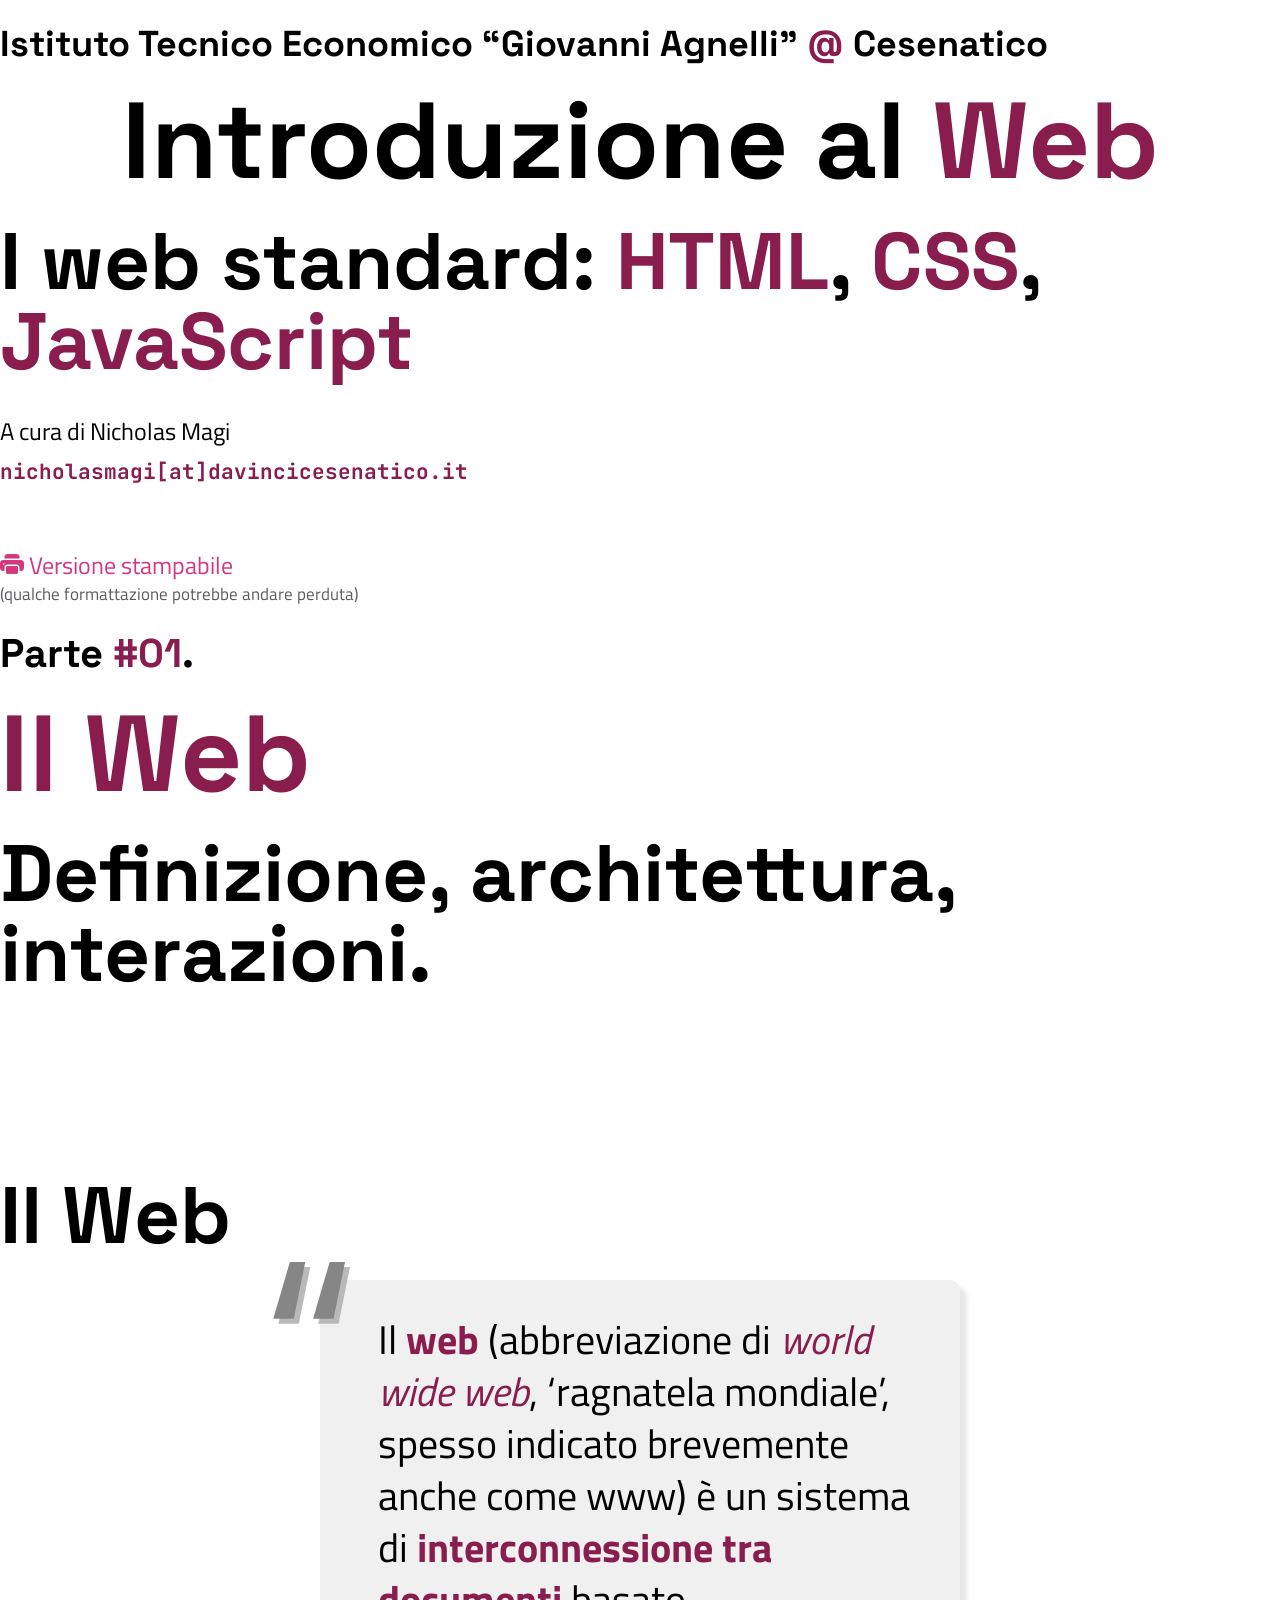
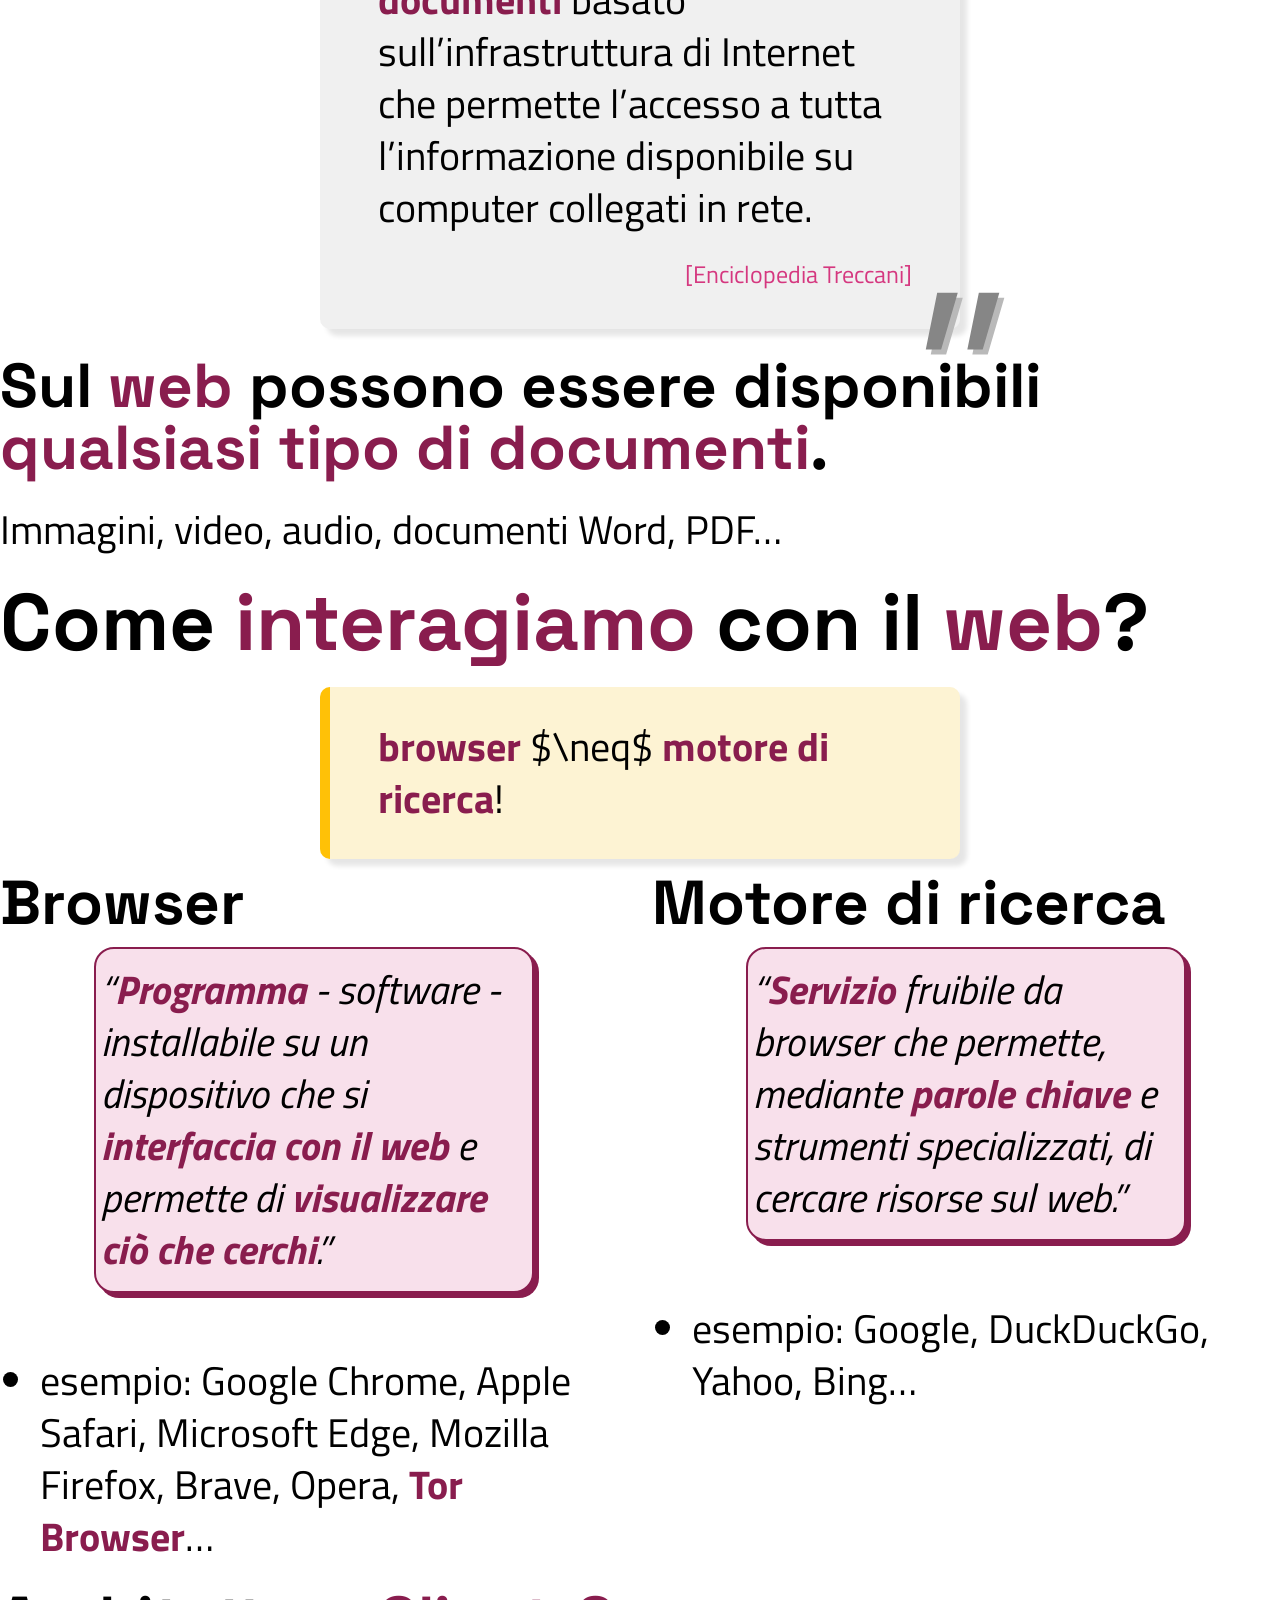
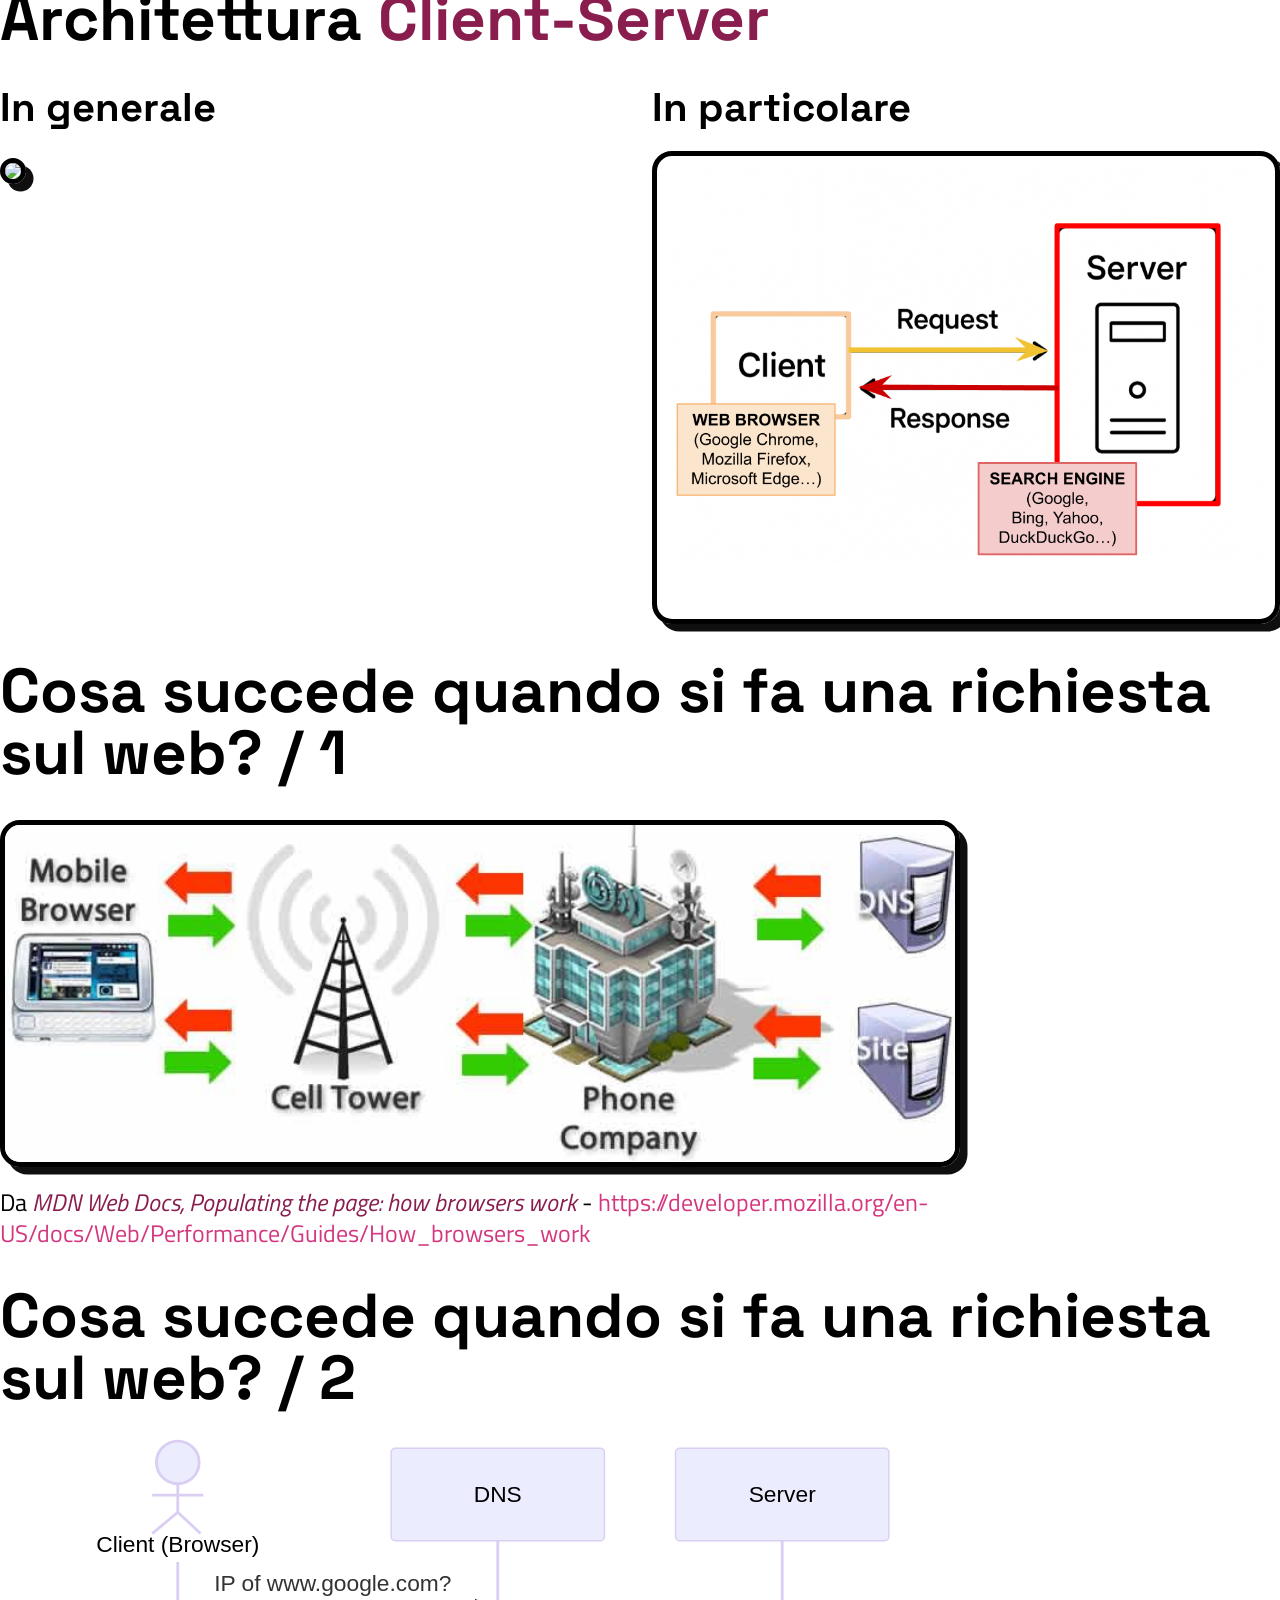
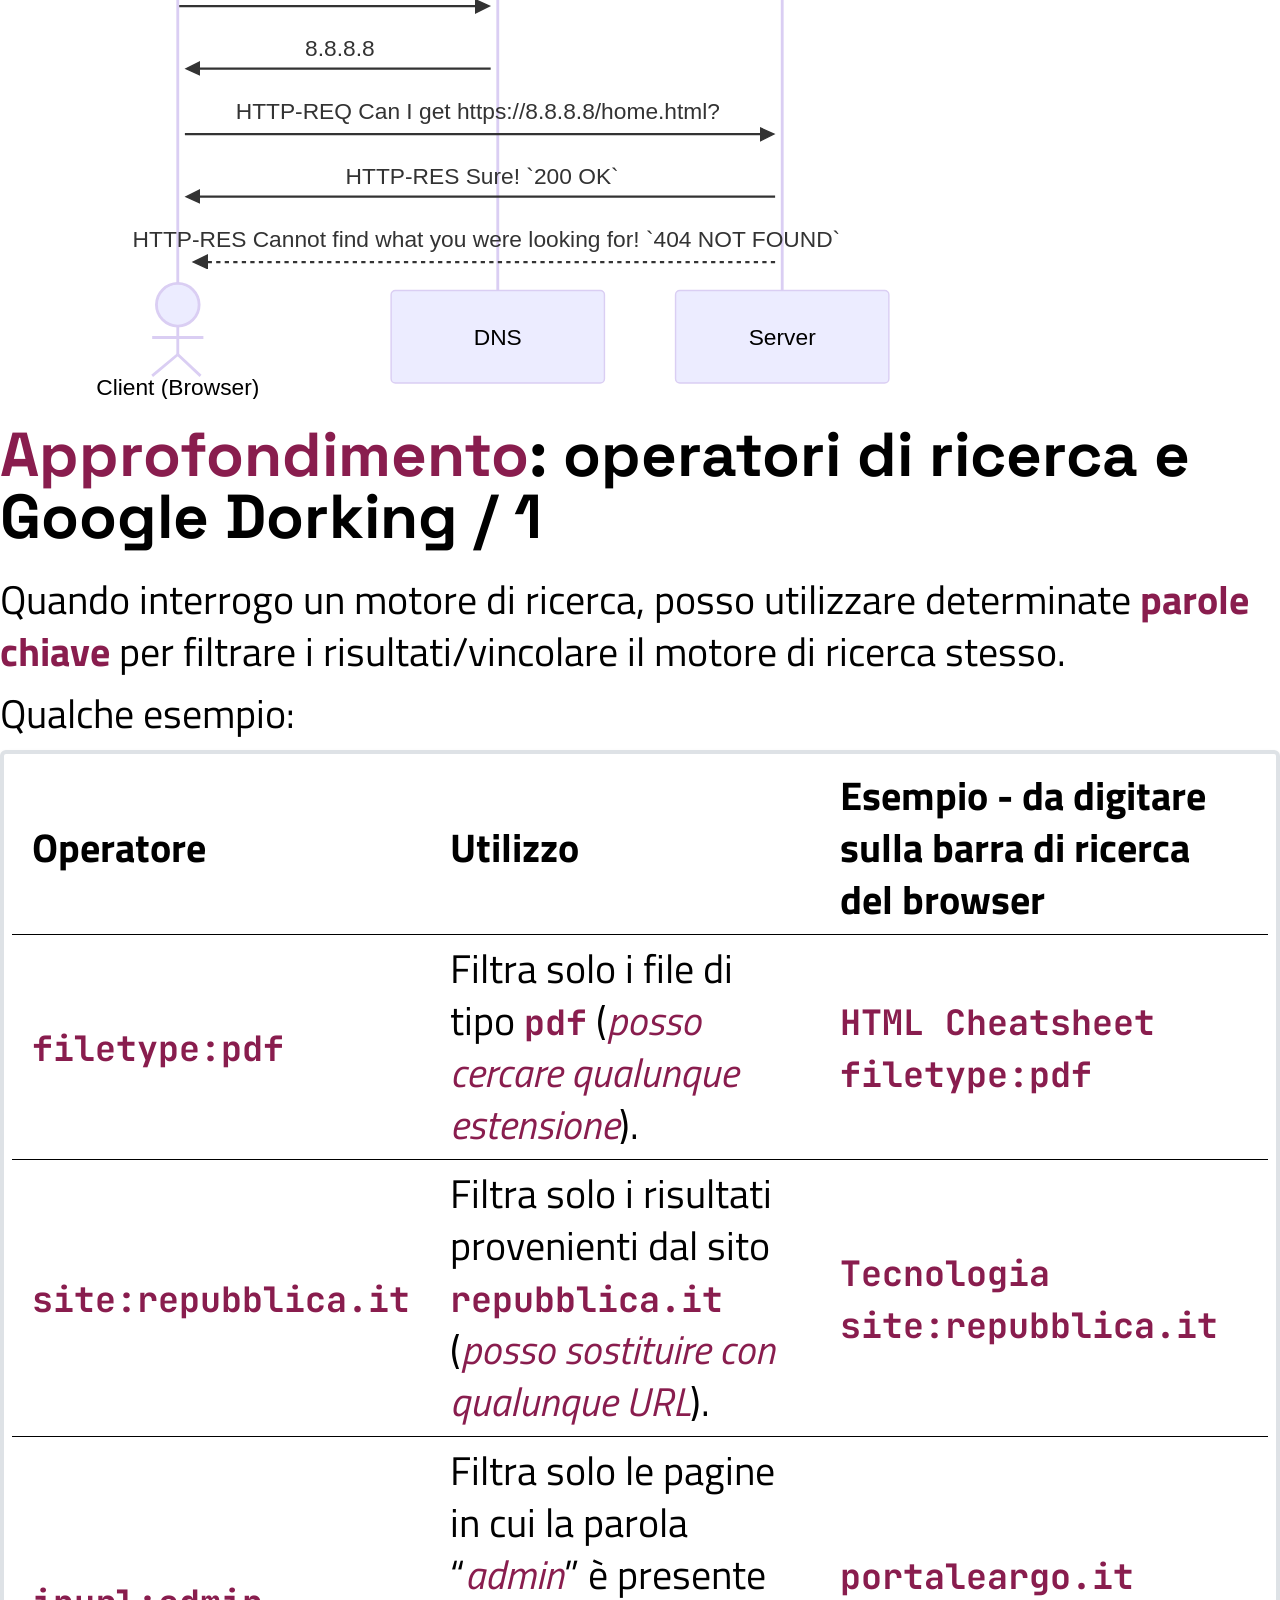
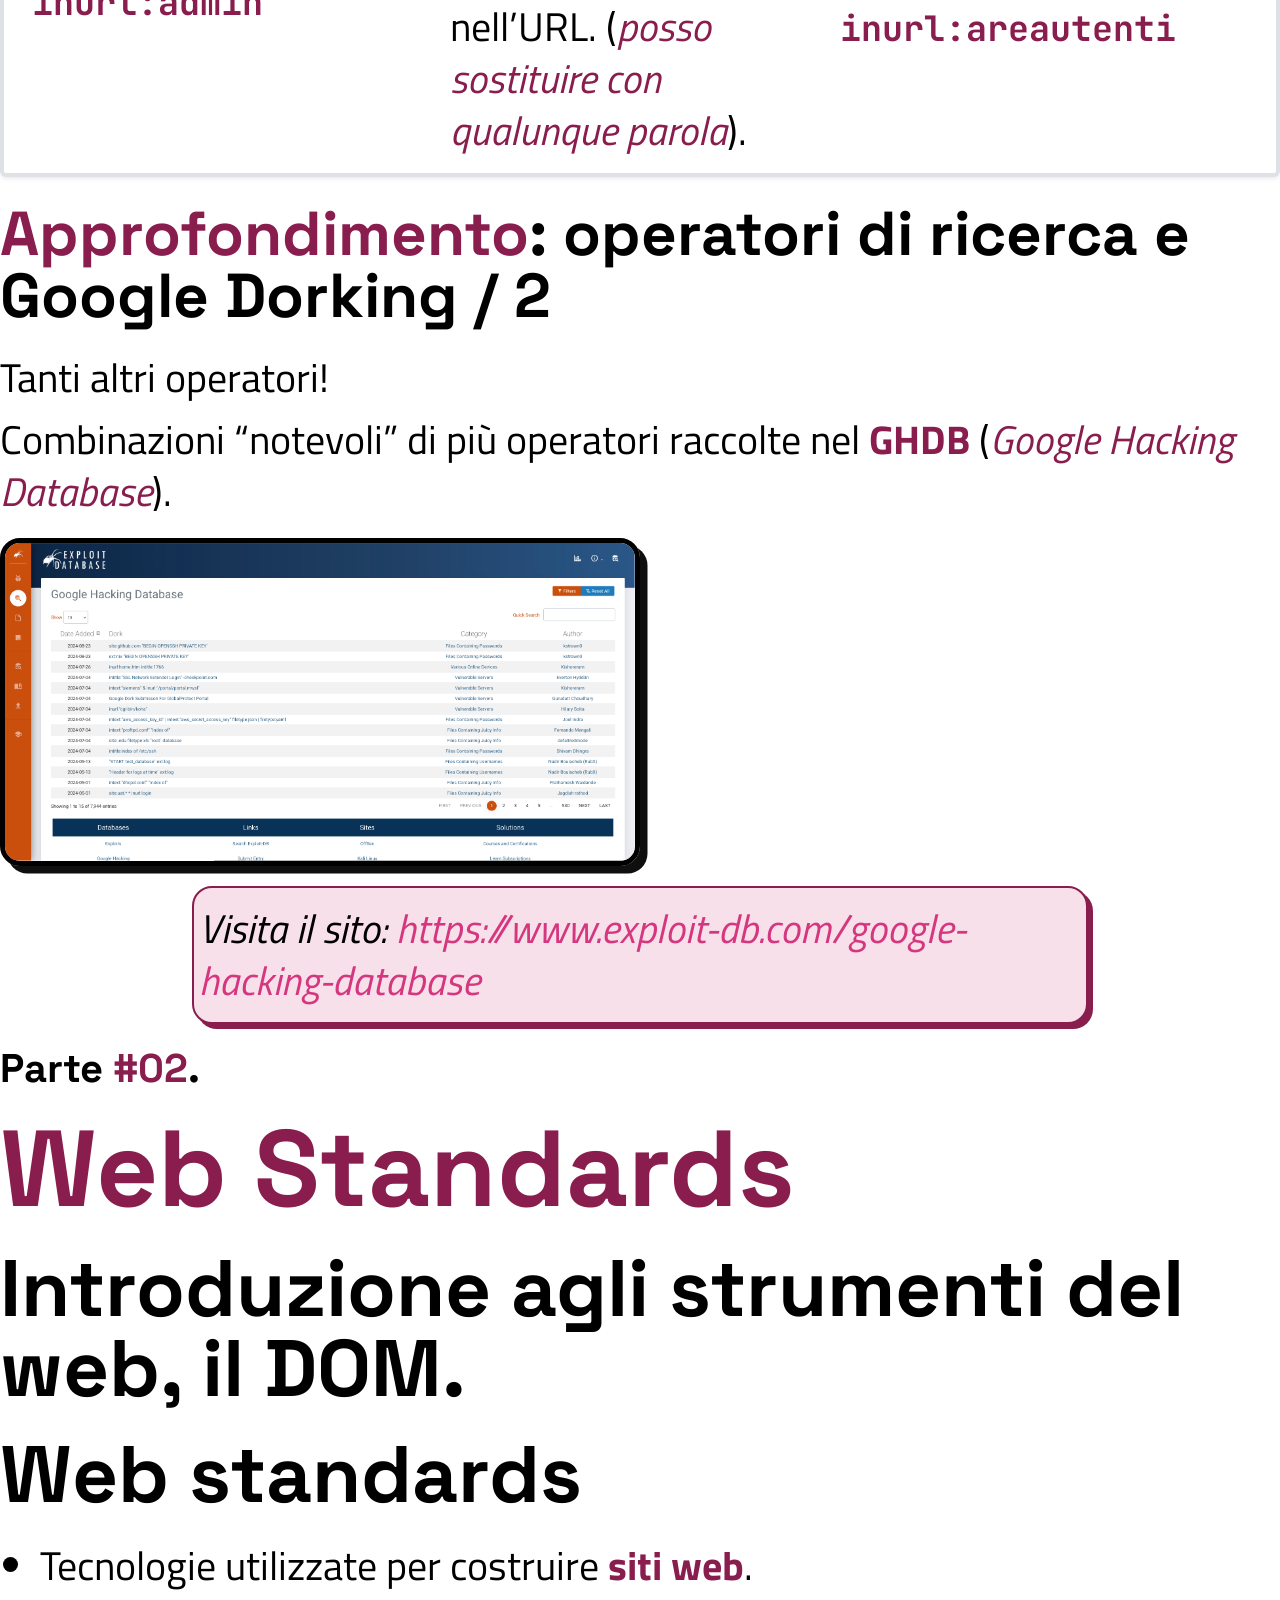
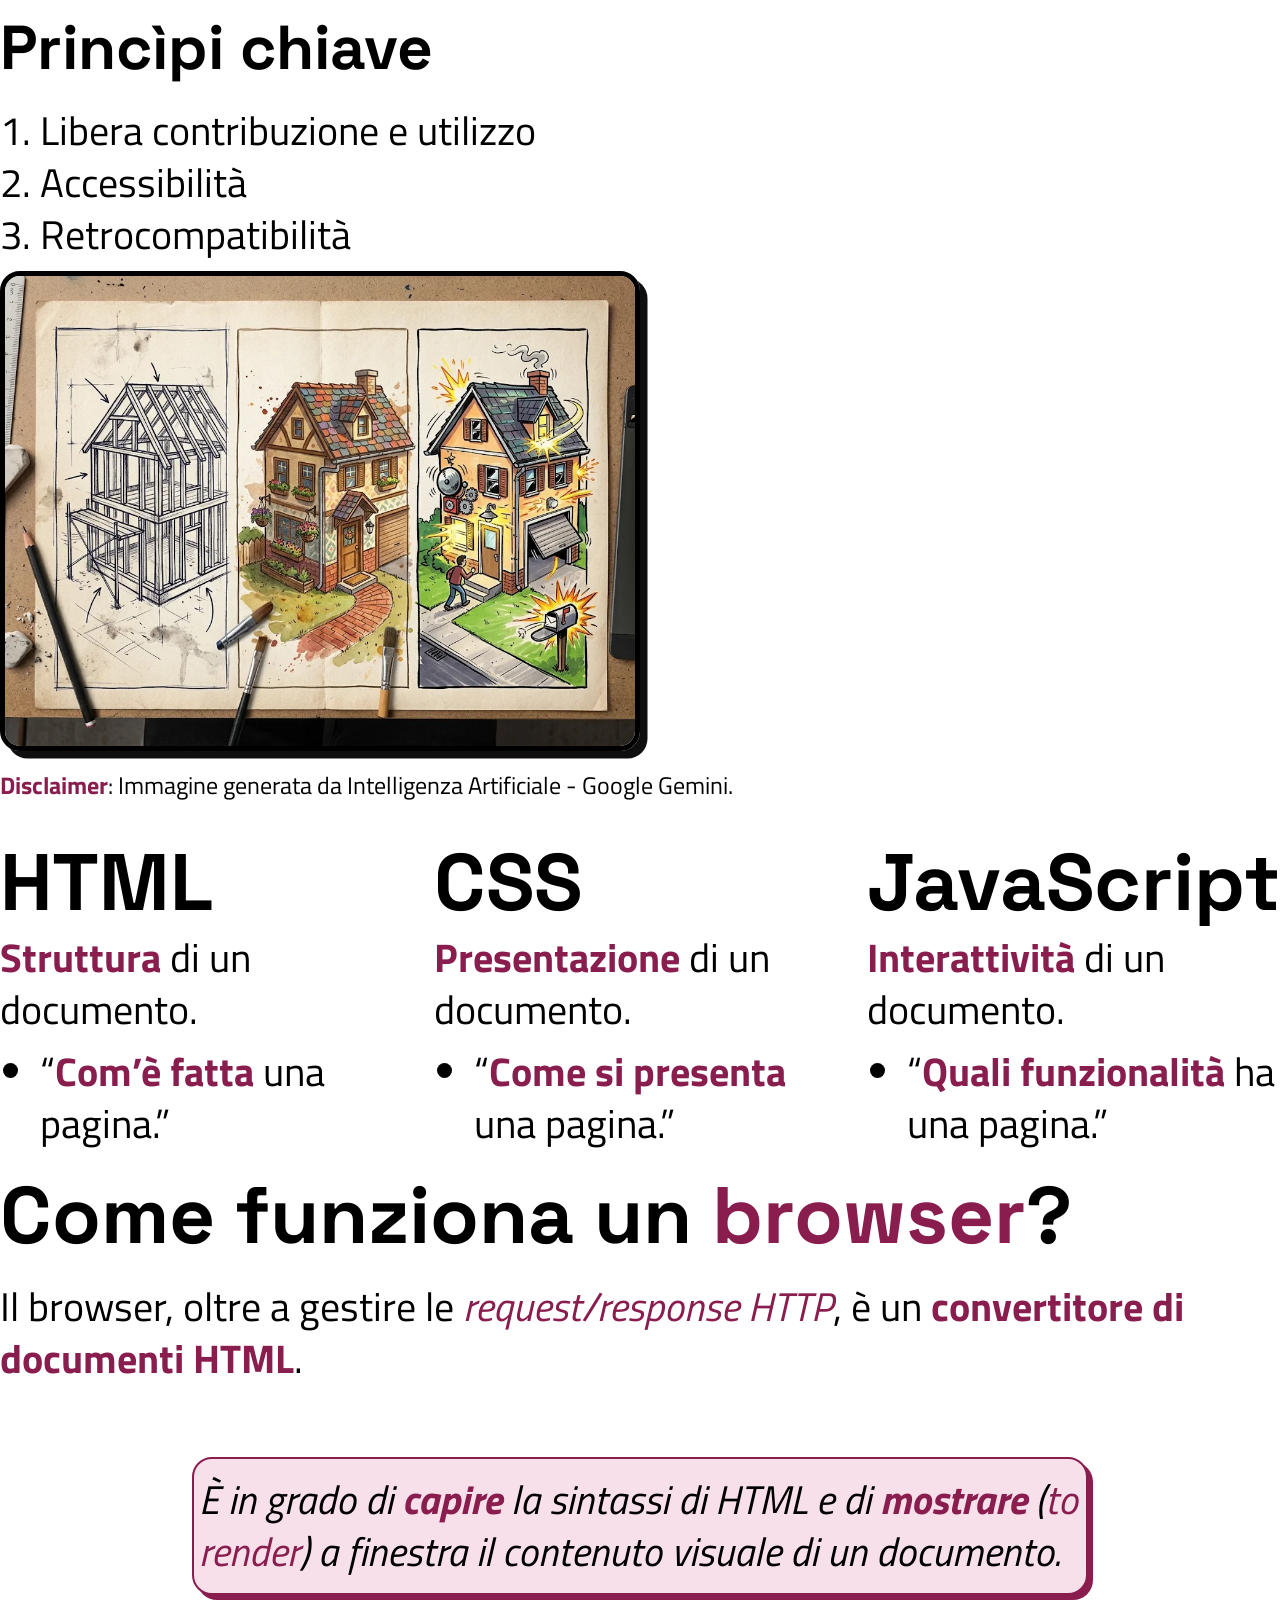
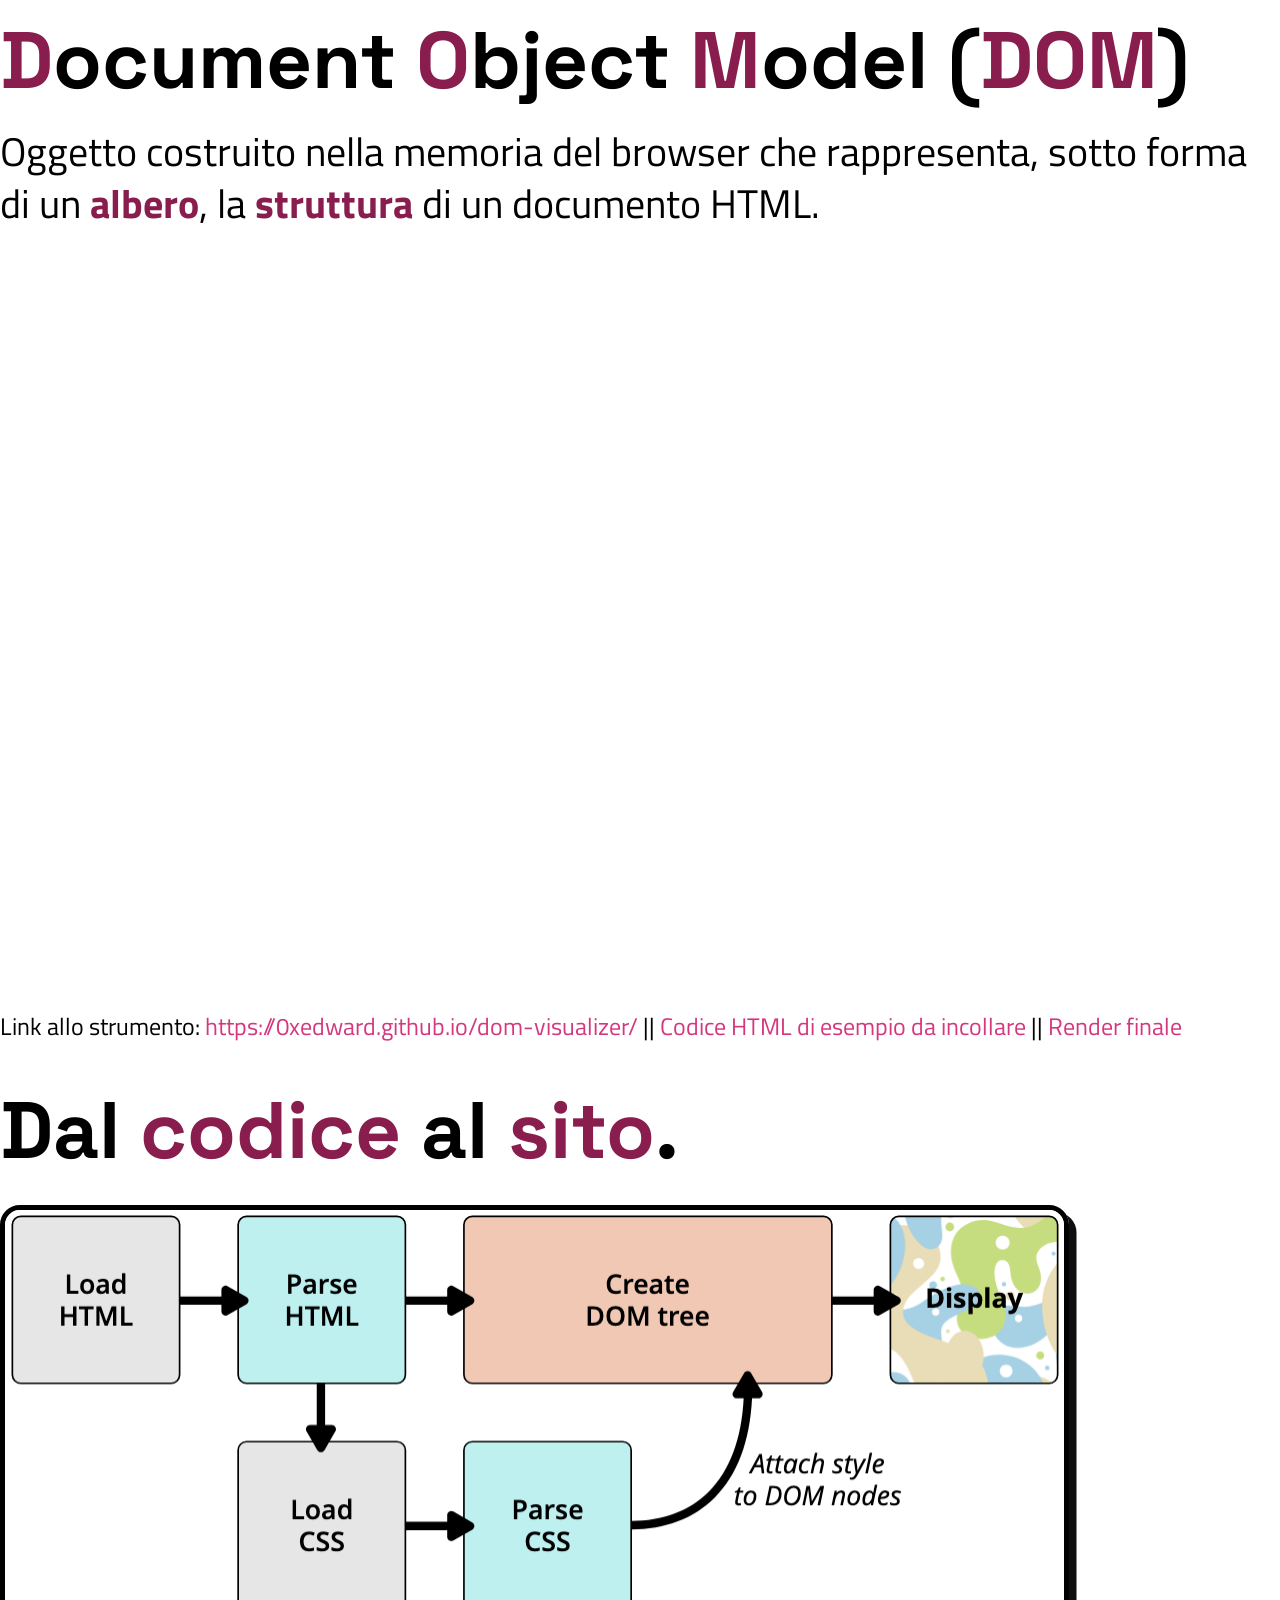
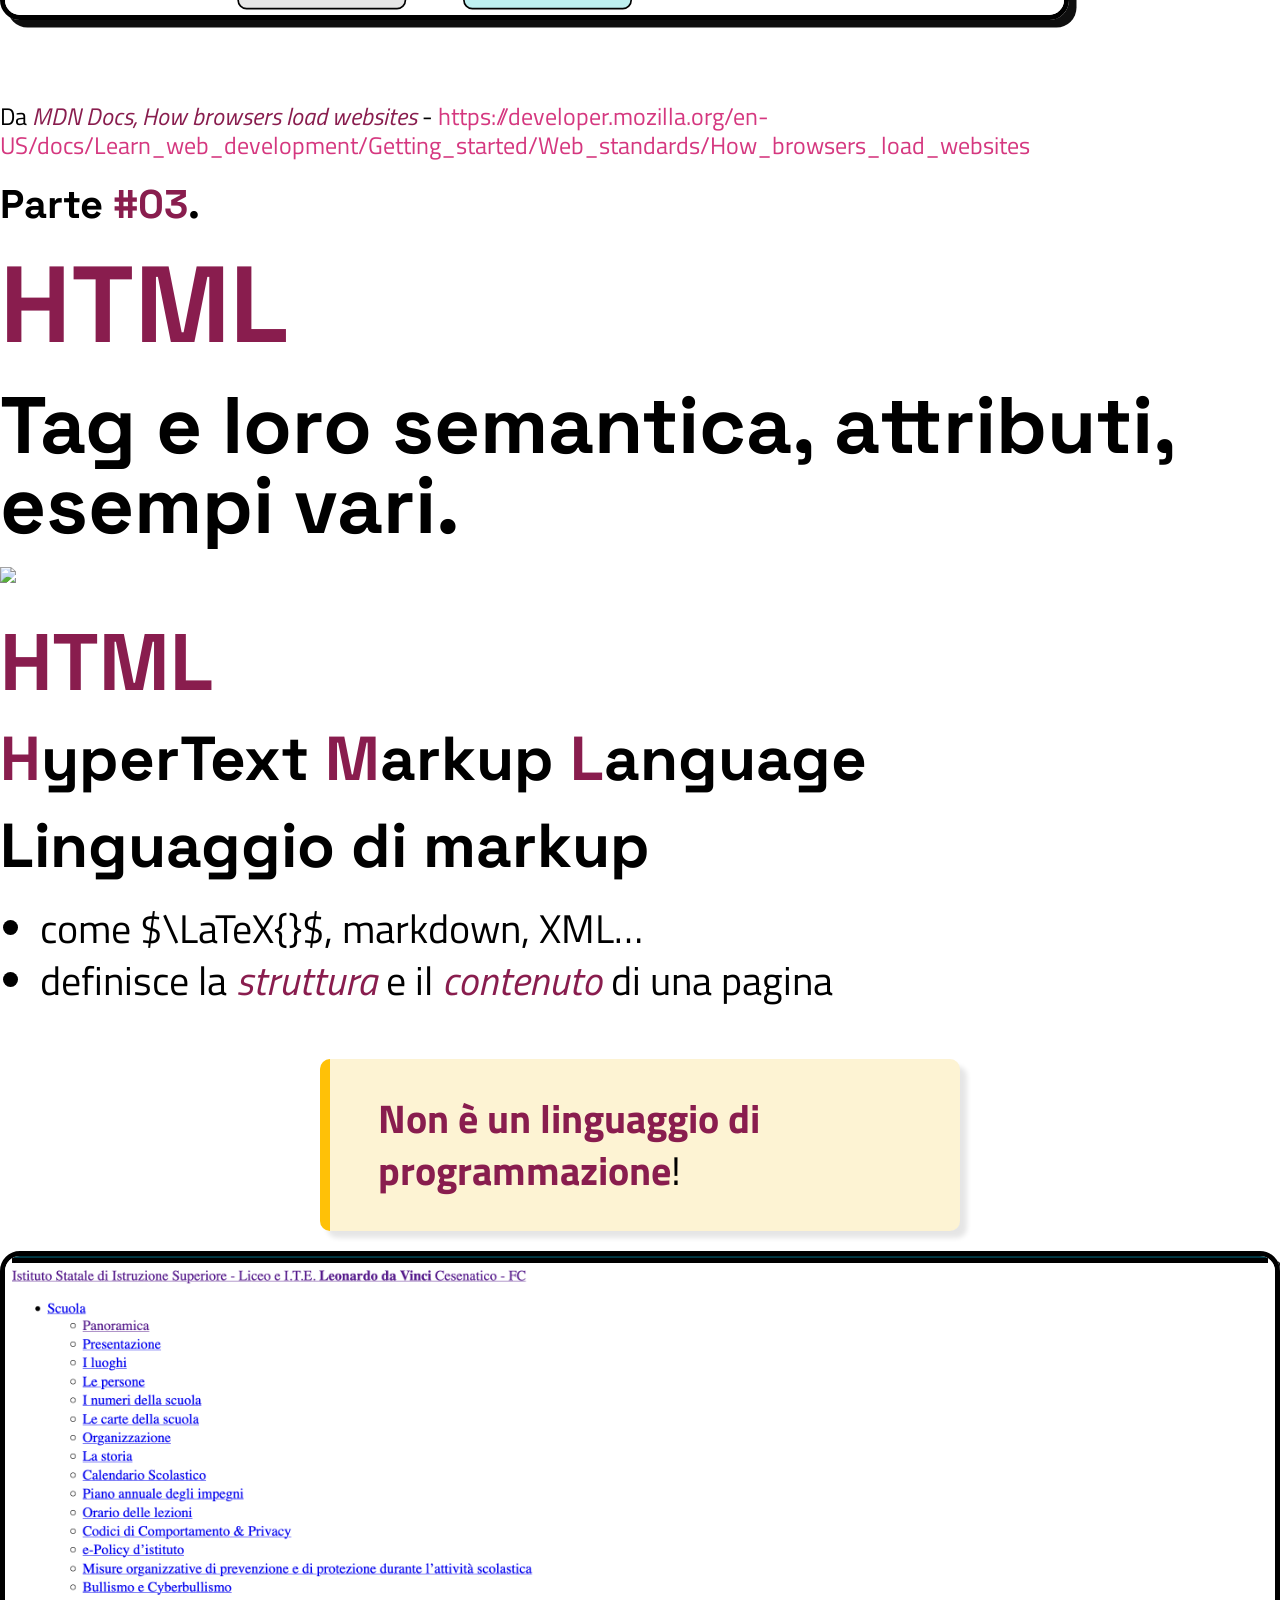
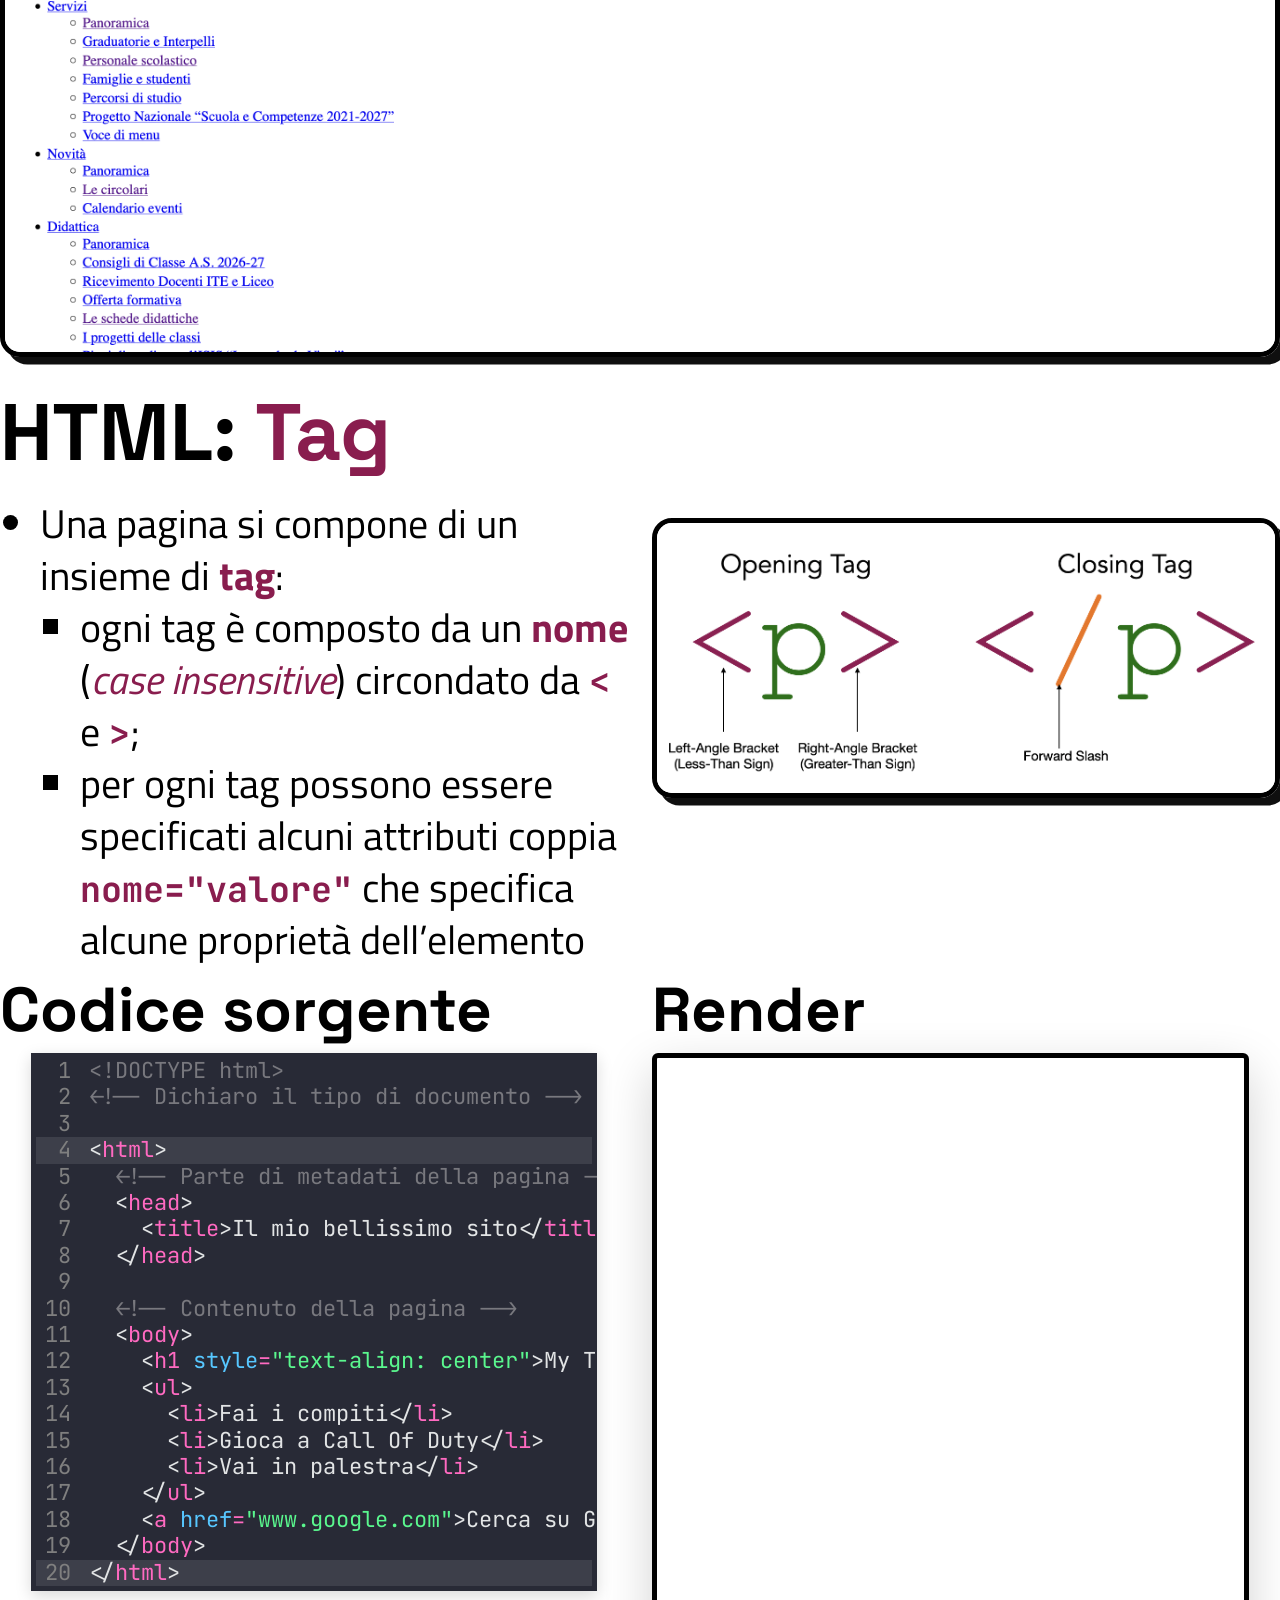
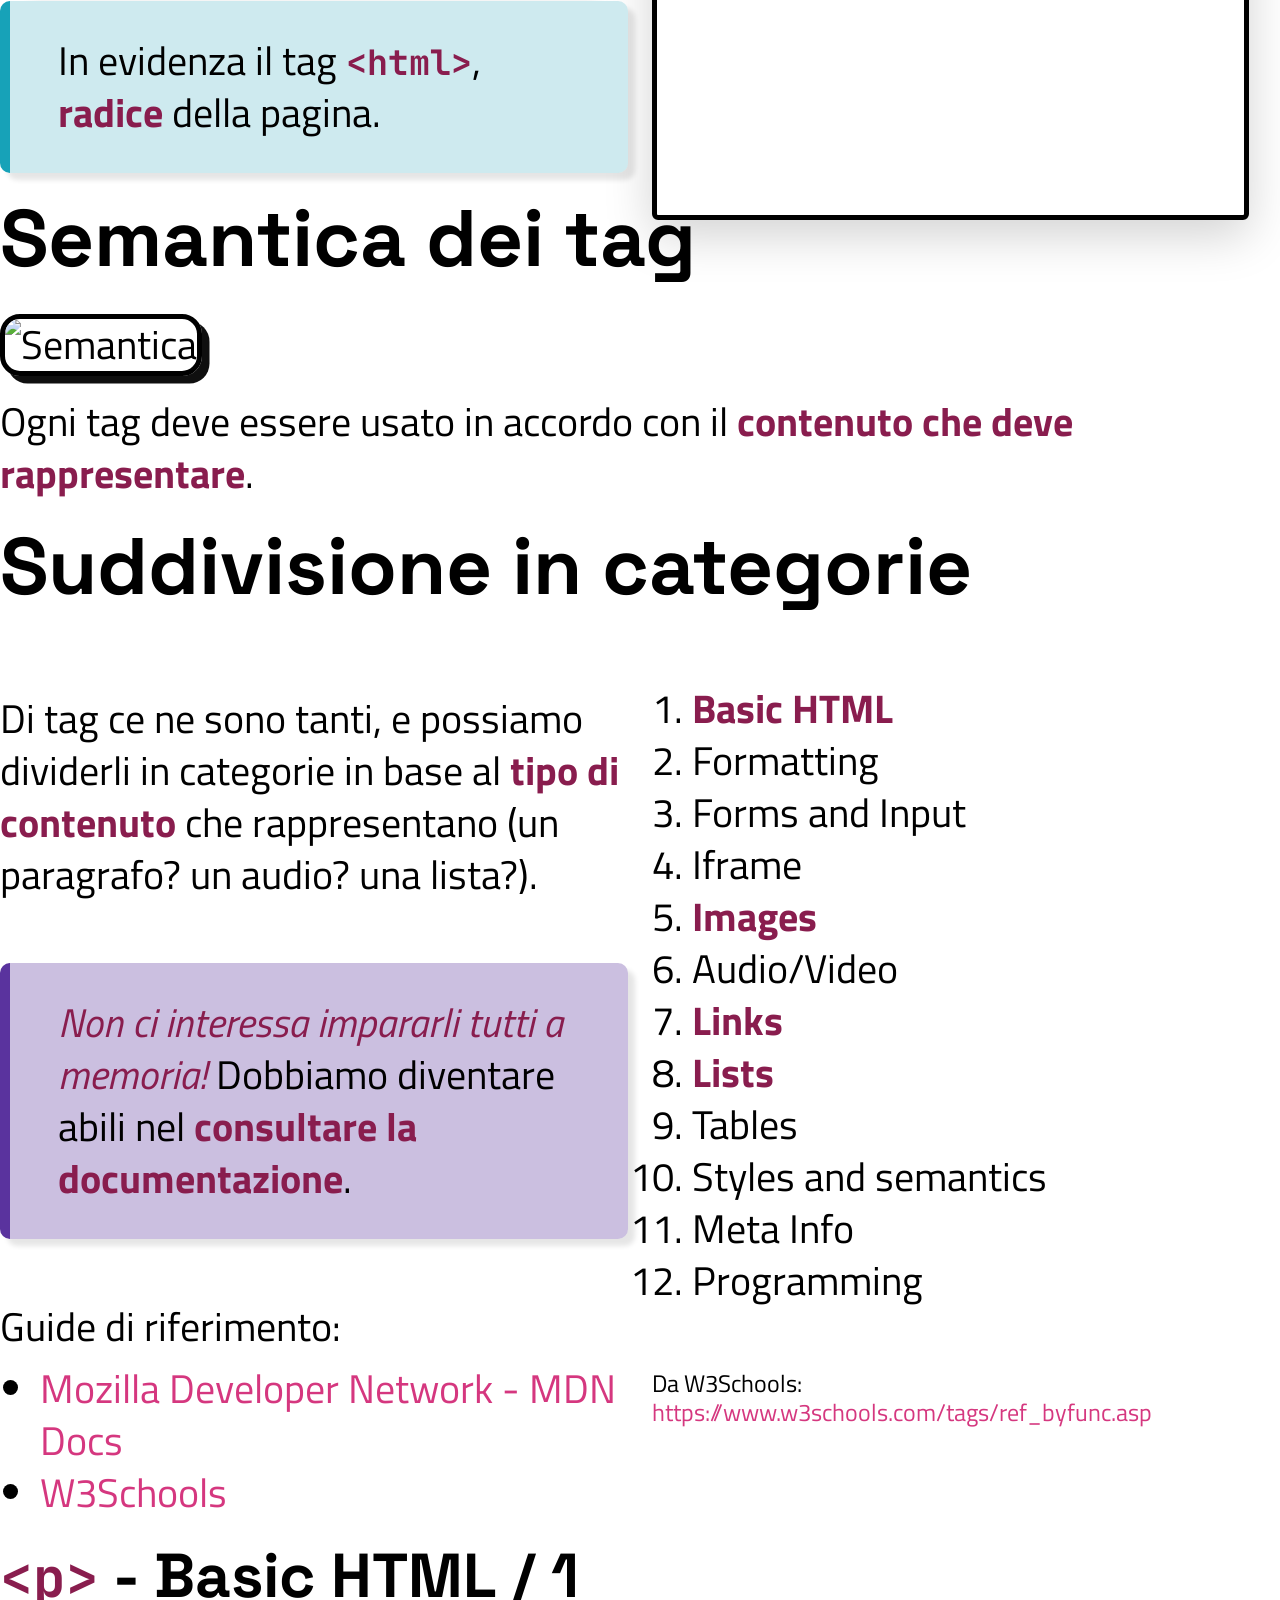
==== commit f8f9e298: "Deploying to gh-pages from @ didattica-nm/web-standards-intro@82cd347bb9b7fd4b238ec1400f2fe77431b7ee" ====
--- a/index.html
+++ b/index.html
@@ -195,7 +195,23 @@
 </div>
 </div>
 </section><section>
-<h2 id="come-funziona-un-browser--2">Come funziona un <strong>browser</strong>? / 2</h2>
+<h2 id="come-funziona-un-browser">Come funziona un <strong>browser</strong>?</h2>
+<p>Il browser, oltre a gestire le <em>request/response HTTP</em>, è un <strong>convertitore di documenti HTML</strong>.</p>
+<br>
+<blockquote>
+<p>È in grado di <strong>capire</strong> la sintassi di HTML e di <strong>mostrare</strong> (<em>to render</em>) a finestra il contenuto visuale di un documento.</p>
+</blockquote>
+</section><section>
+<h2 id="document-object-model-dom"><strong>D</strong>ocument <strong>O</strong>bject <strong>M</strong>odel (<strong>DOM</strong>)</h2>
+<p>Oggetto costruito nella memoria del browser che rappresenta, sotto forma di un <strong>albero</strong>, la <strong>struttura</strong> di un documento HTML.</p>
+<iframe src="https://0xedward.github.io/dom-visualizer/" class="w-100" height="750">
+</iframe>
+<p><small>Link allo strumento: <a href="https://0xedward.github.io/dom-visualizer/">https://0xedward.github.io/dom-visualizer/</a> || <a href="files/sample.html.txt" target="_blank">Codice HTML di esempio da incollare</a> || <a href="files/sample.html" target="_blank">Render finale</a> </small></p>
+</section><section>
+<h2 id="dal-codice-al-sito">Dal <strong>codice</strong> al <strong>sito</strong>.</h2>
+<p><img src="imgs/render.png" alt=""></p>
+<br>
+<p><small>Da <em>MDN Docs, How browsers load websites</em> - <a href="https://developer.mozilla.org/en-US/docs/Learn_web_development/Getting_started/Web_standards/How_browsers_load_websites">https://developer.mozilla.org/en-US/docs/Learn_web_development/Getting_started/Web_standards/How_browsers_load_websites</a></small></p>
 
 </section>
 </section><section>
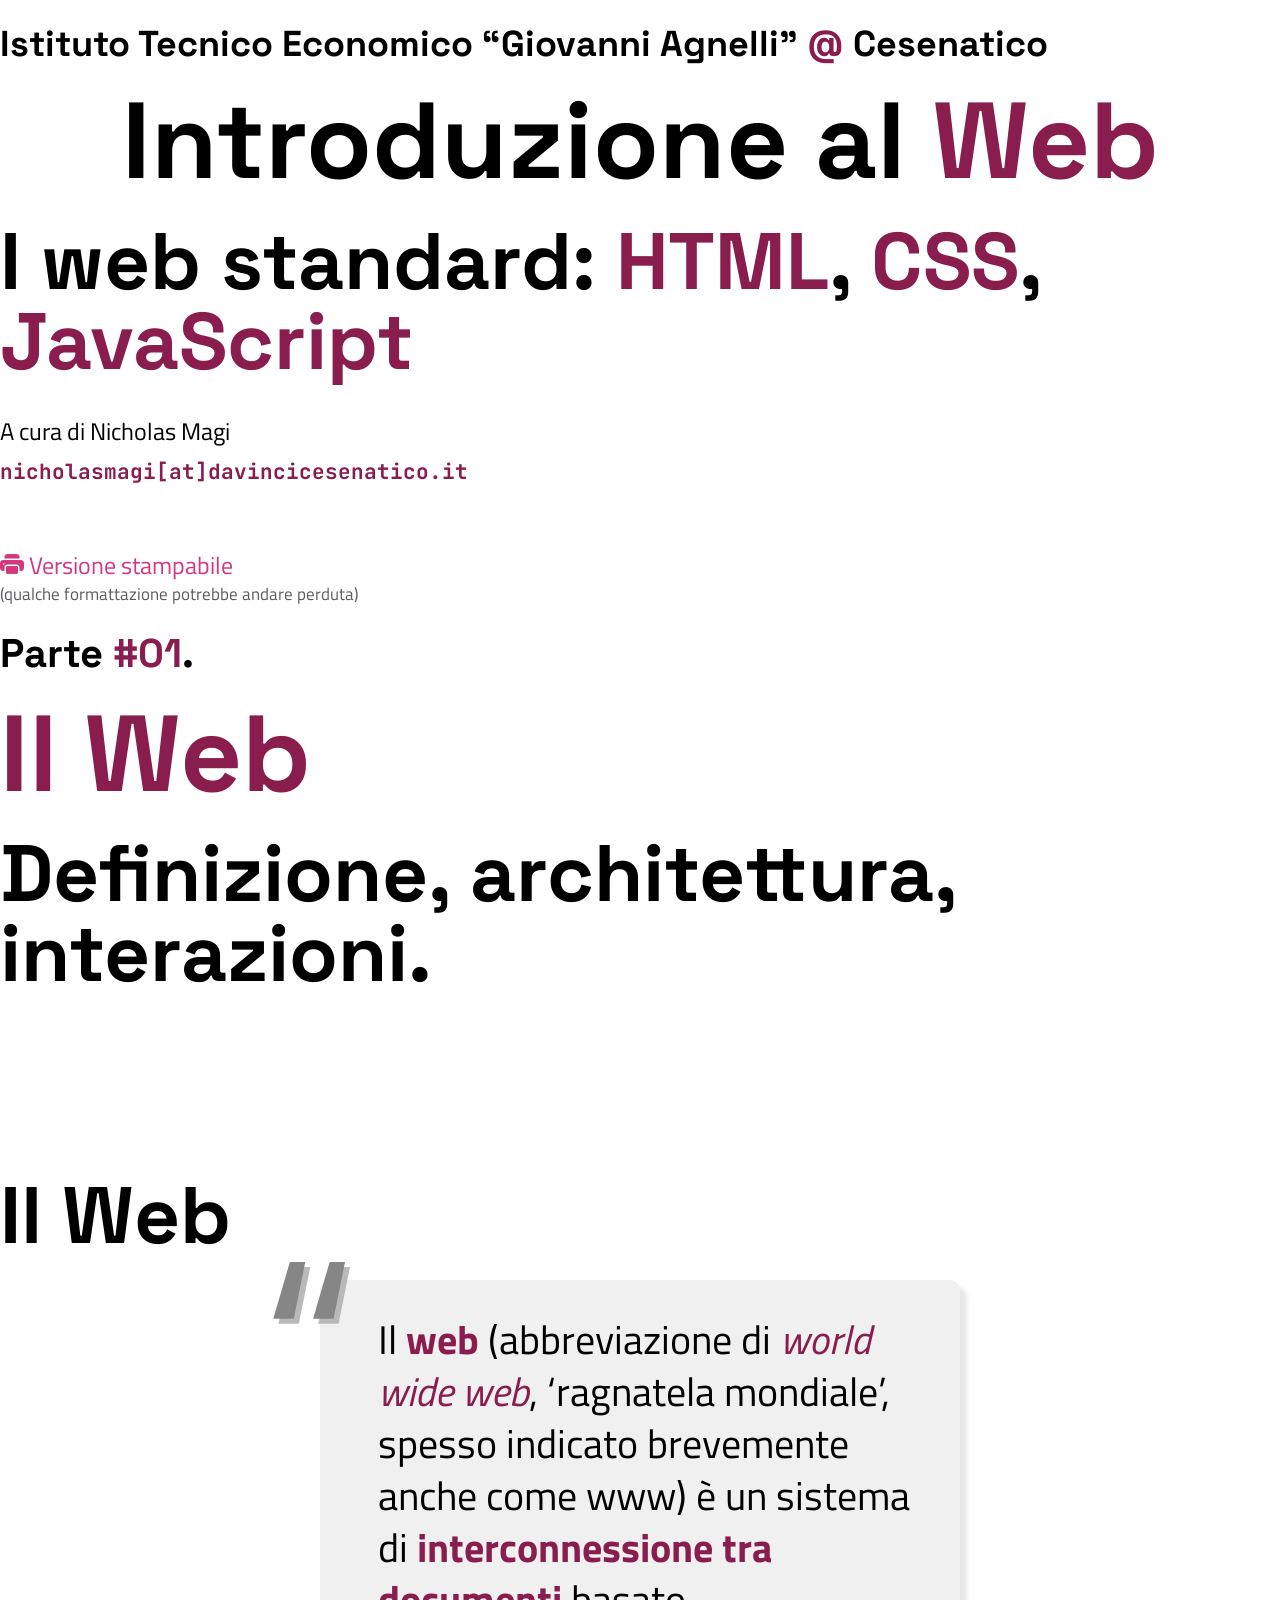
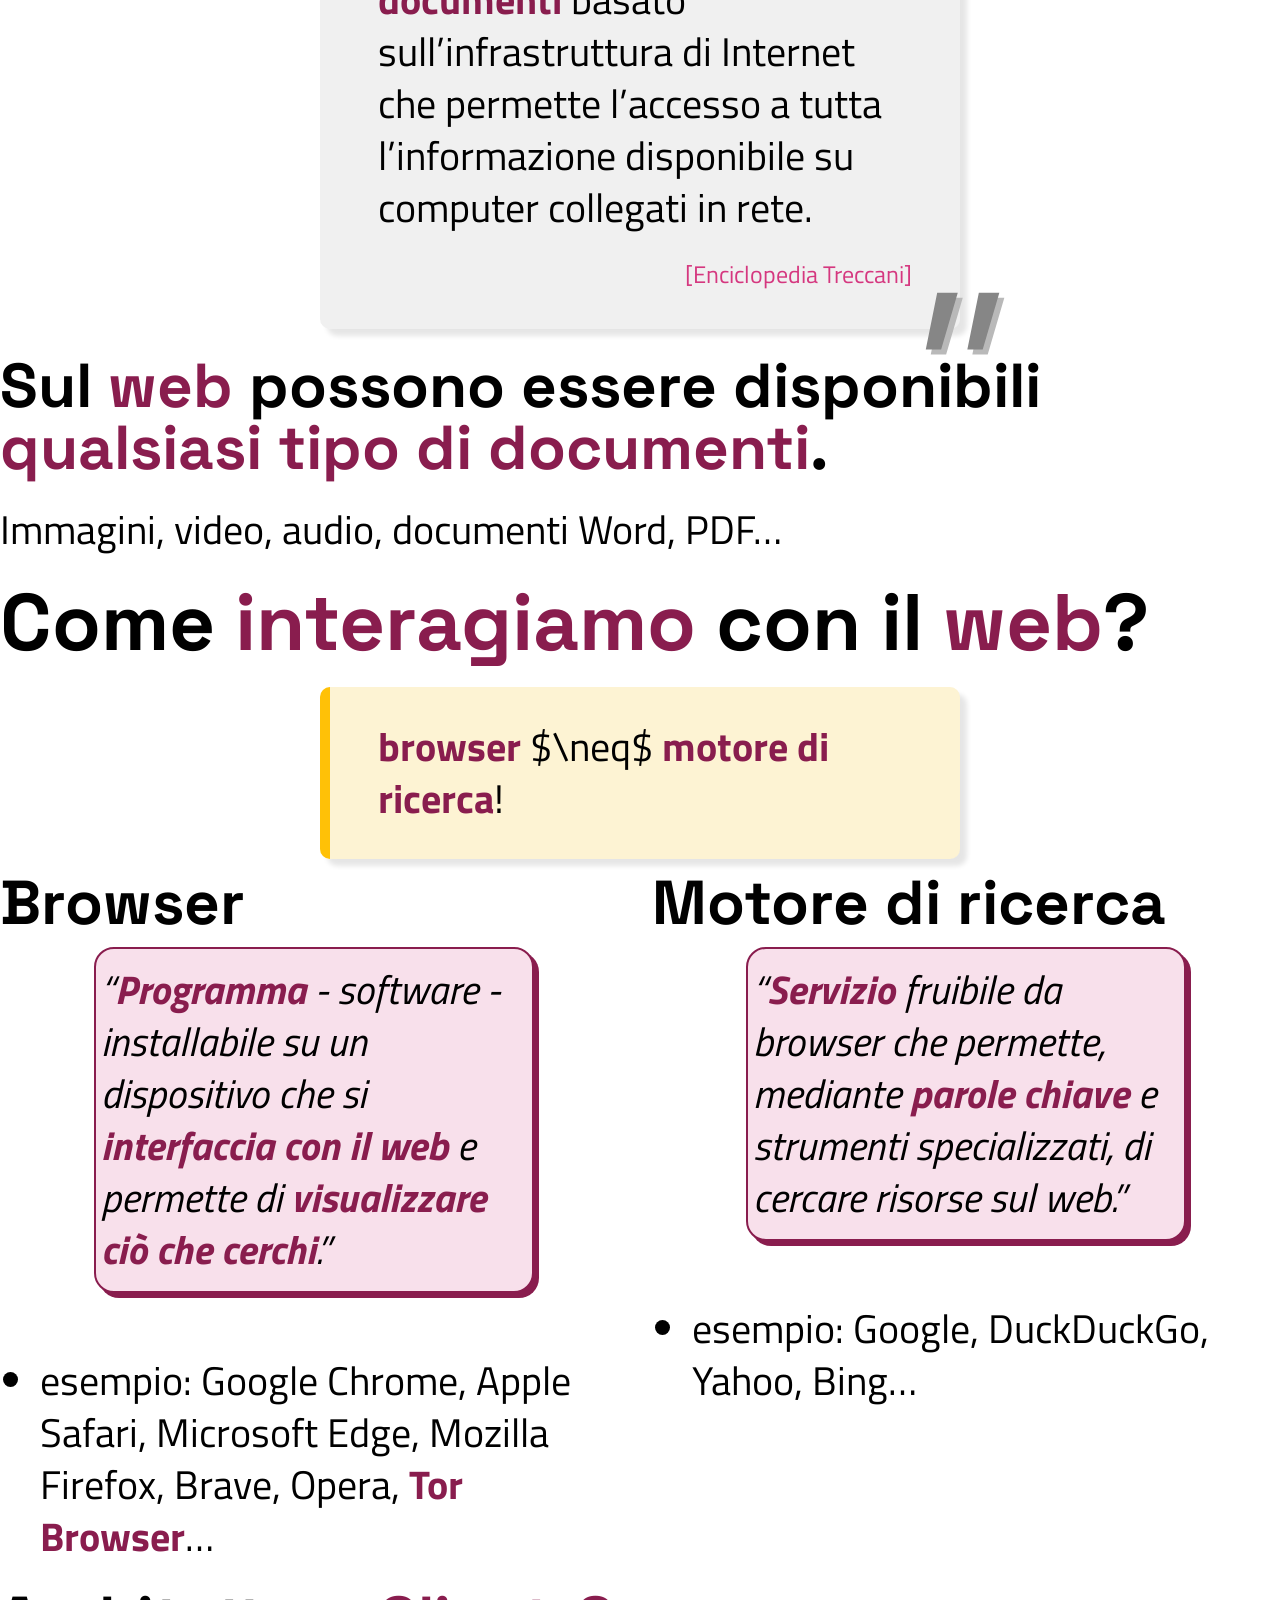
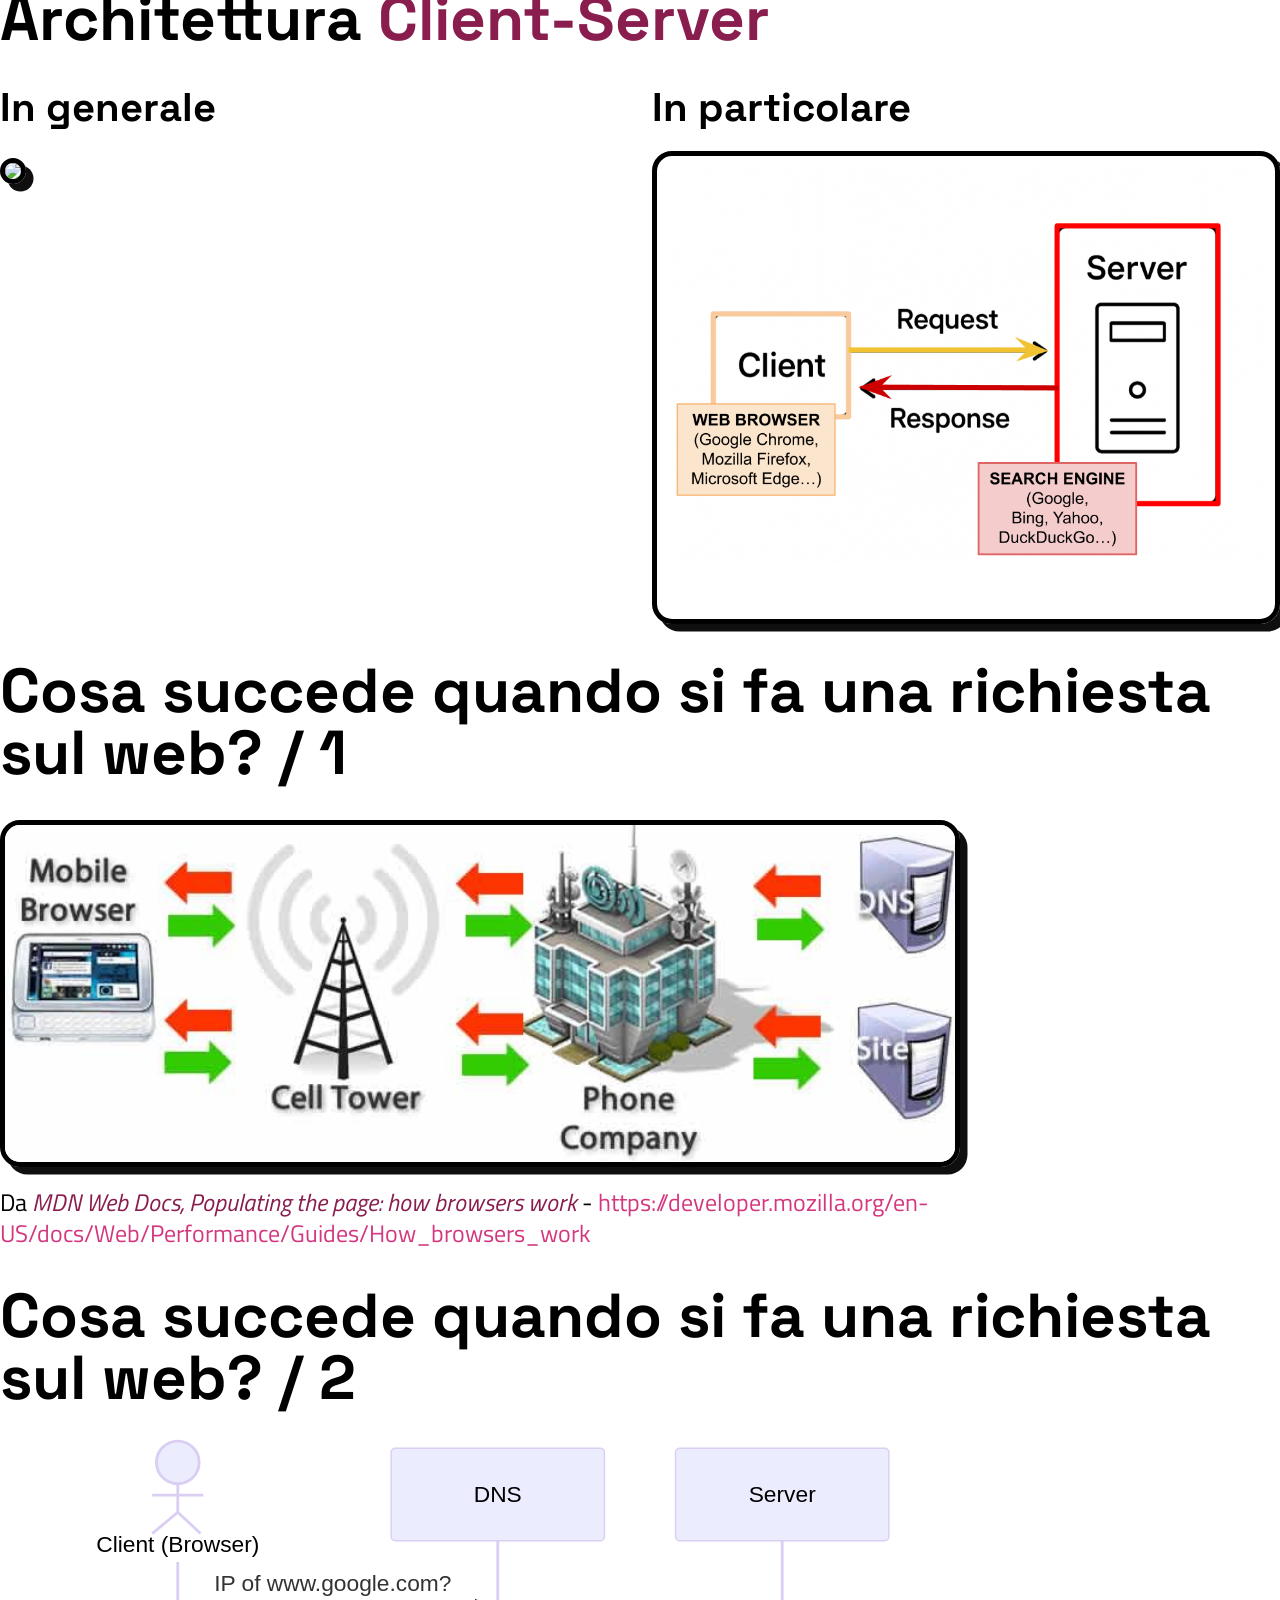
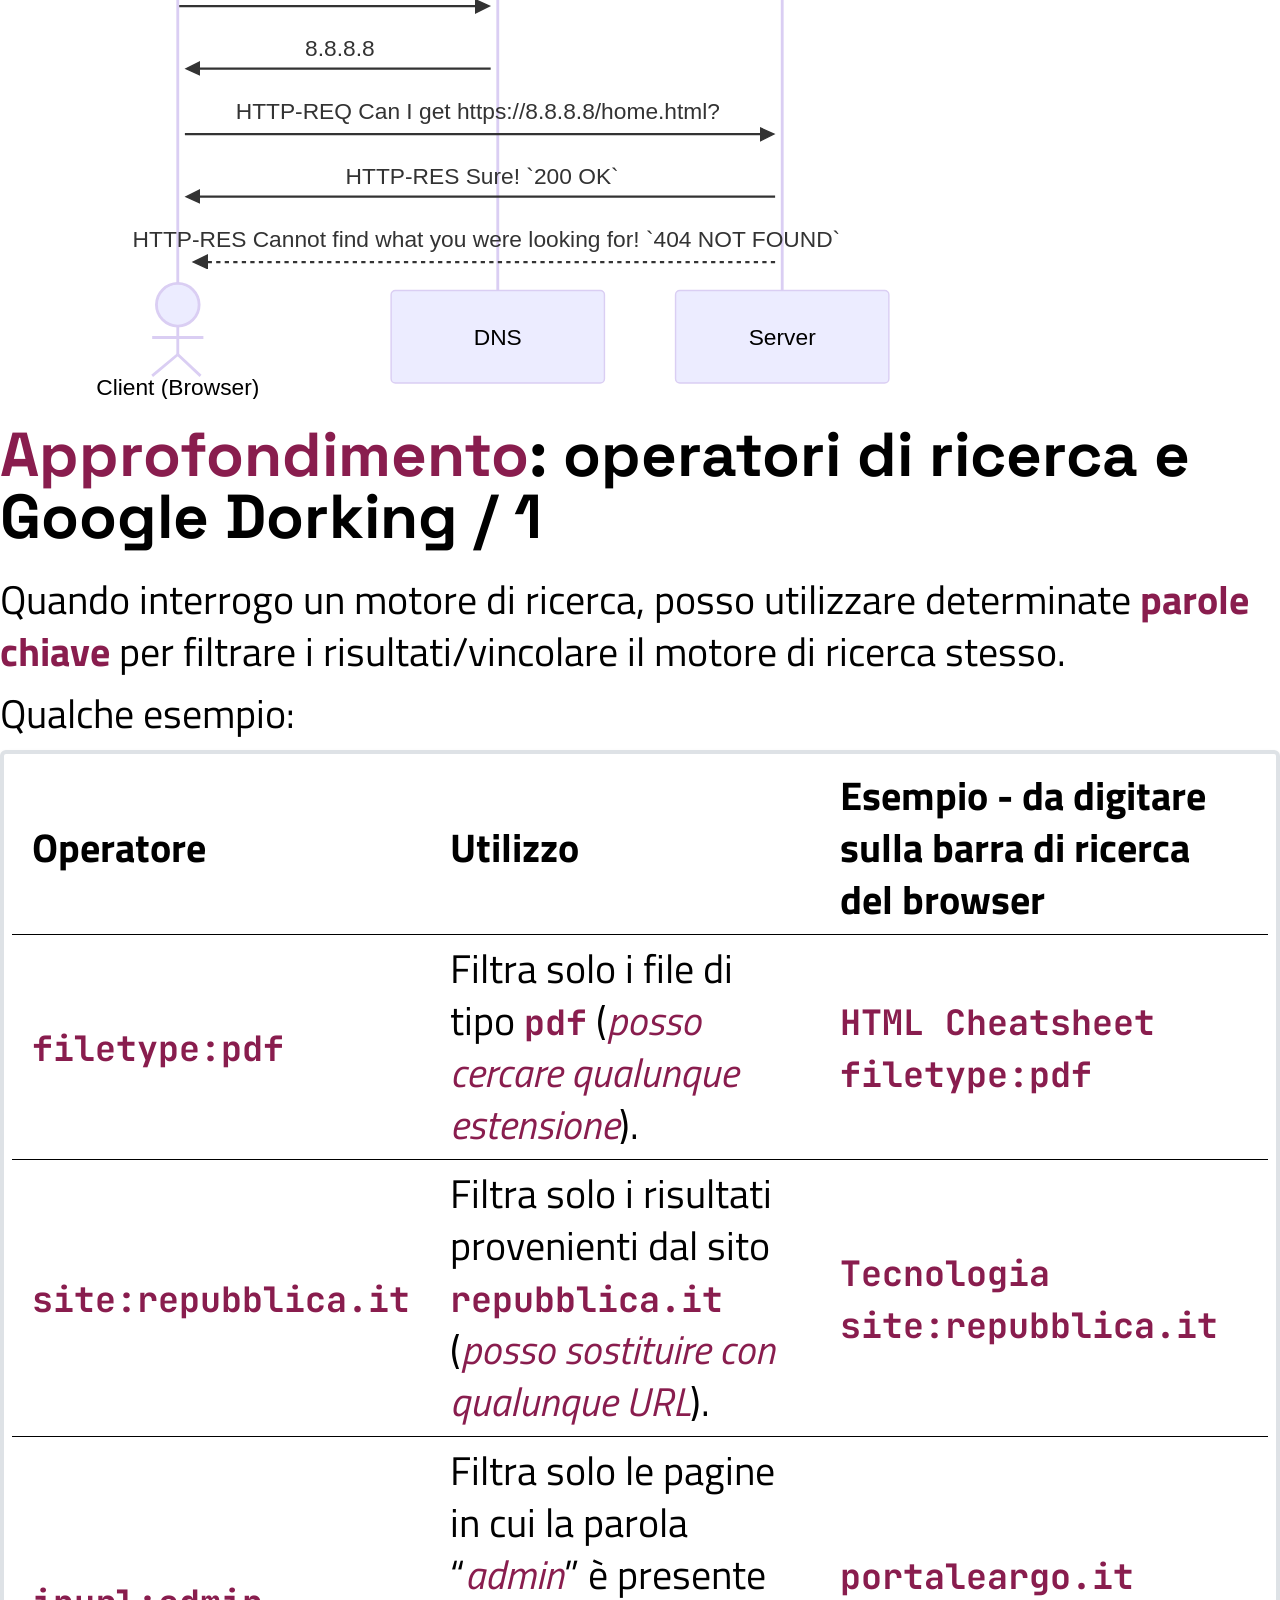
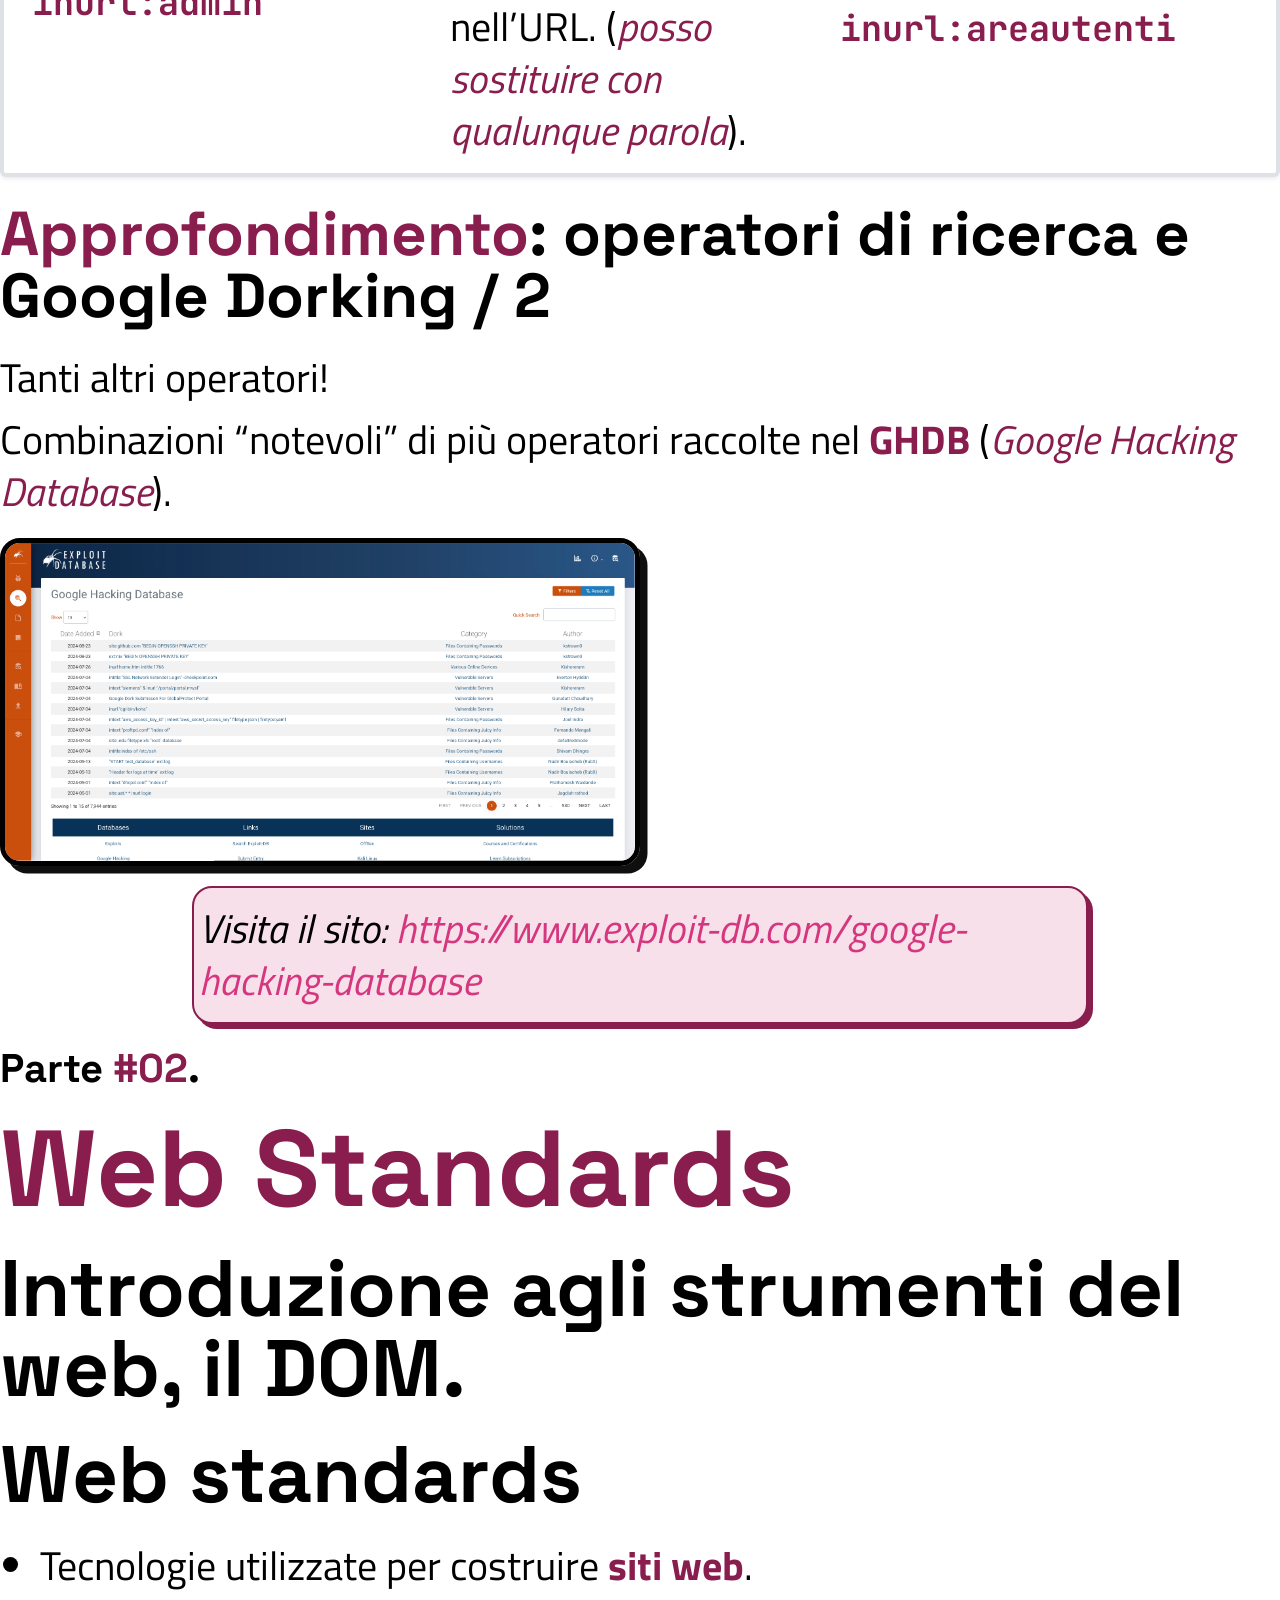
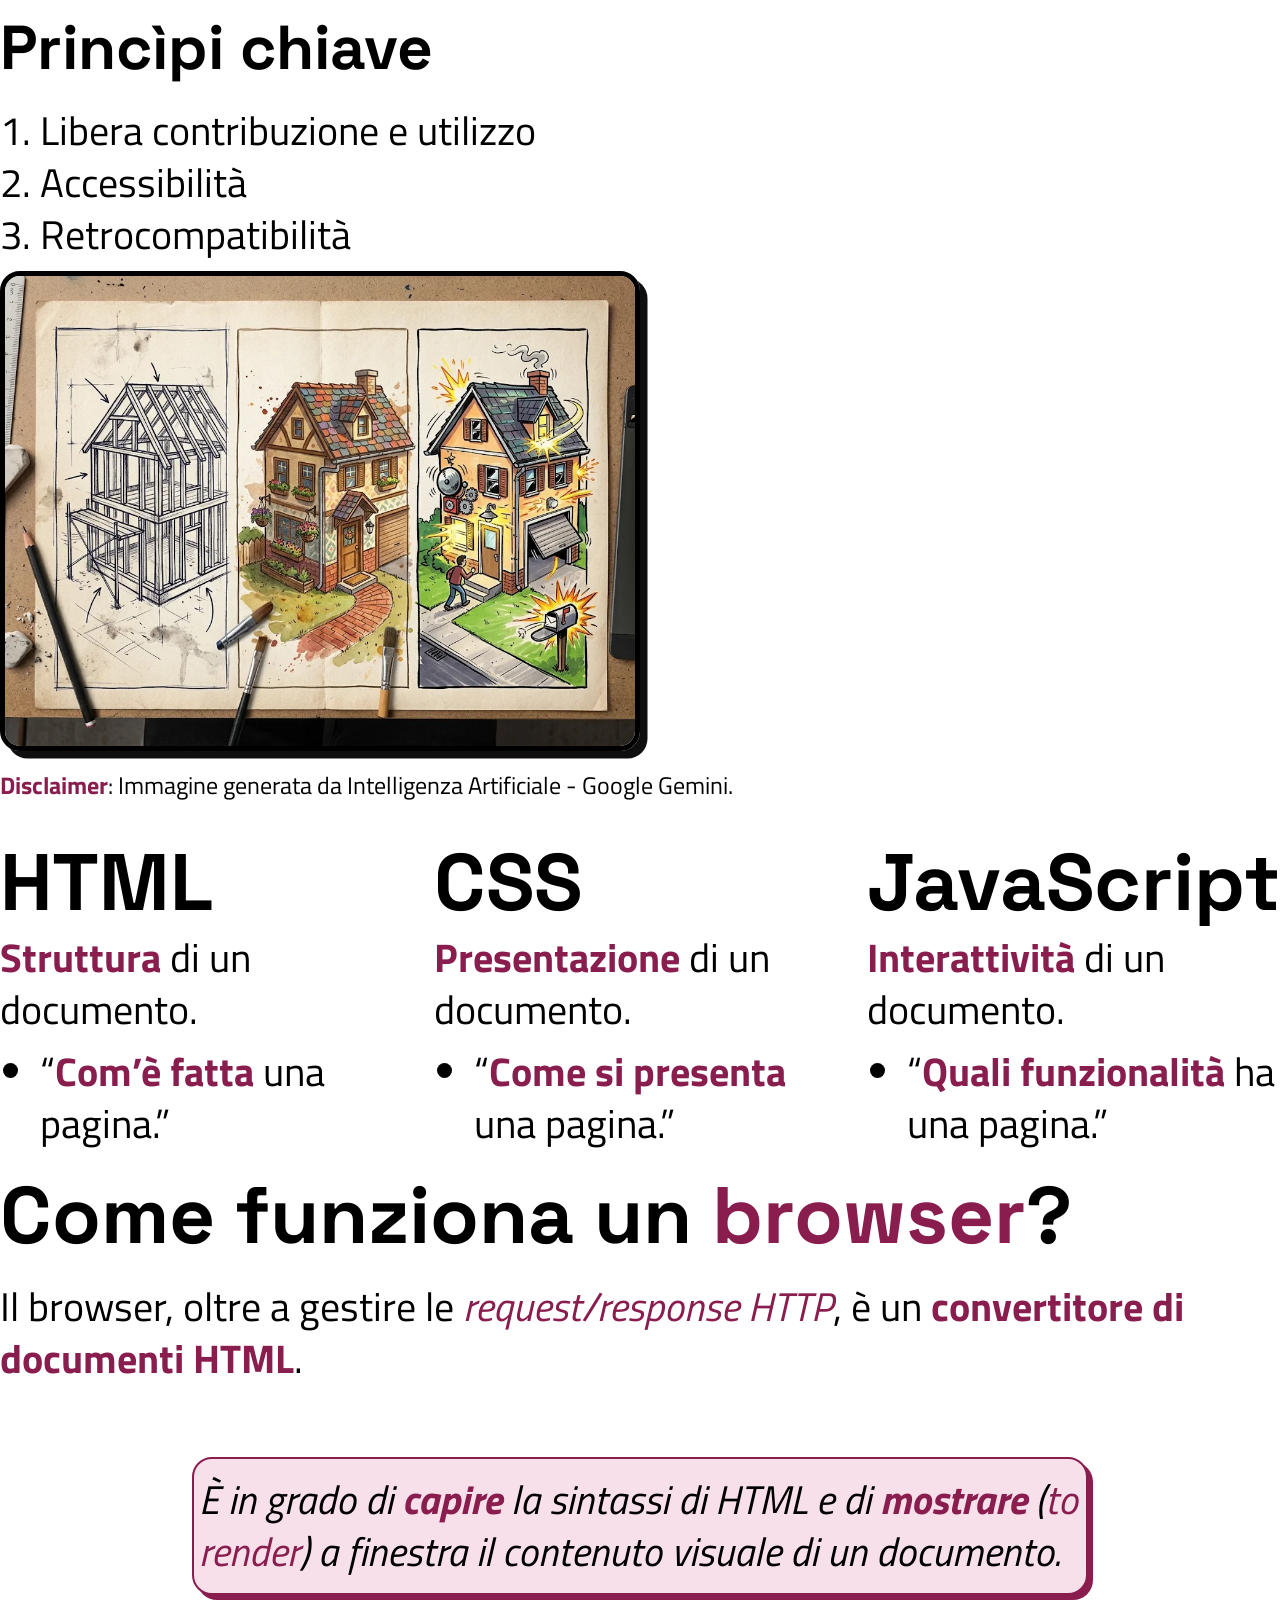
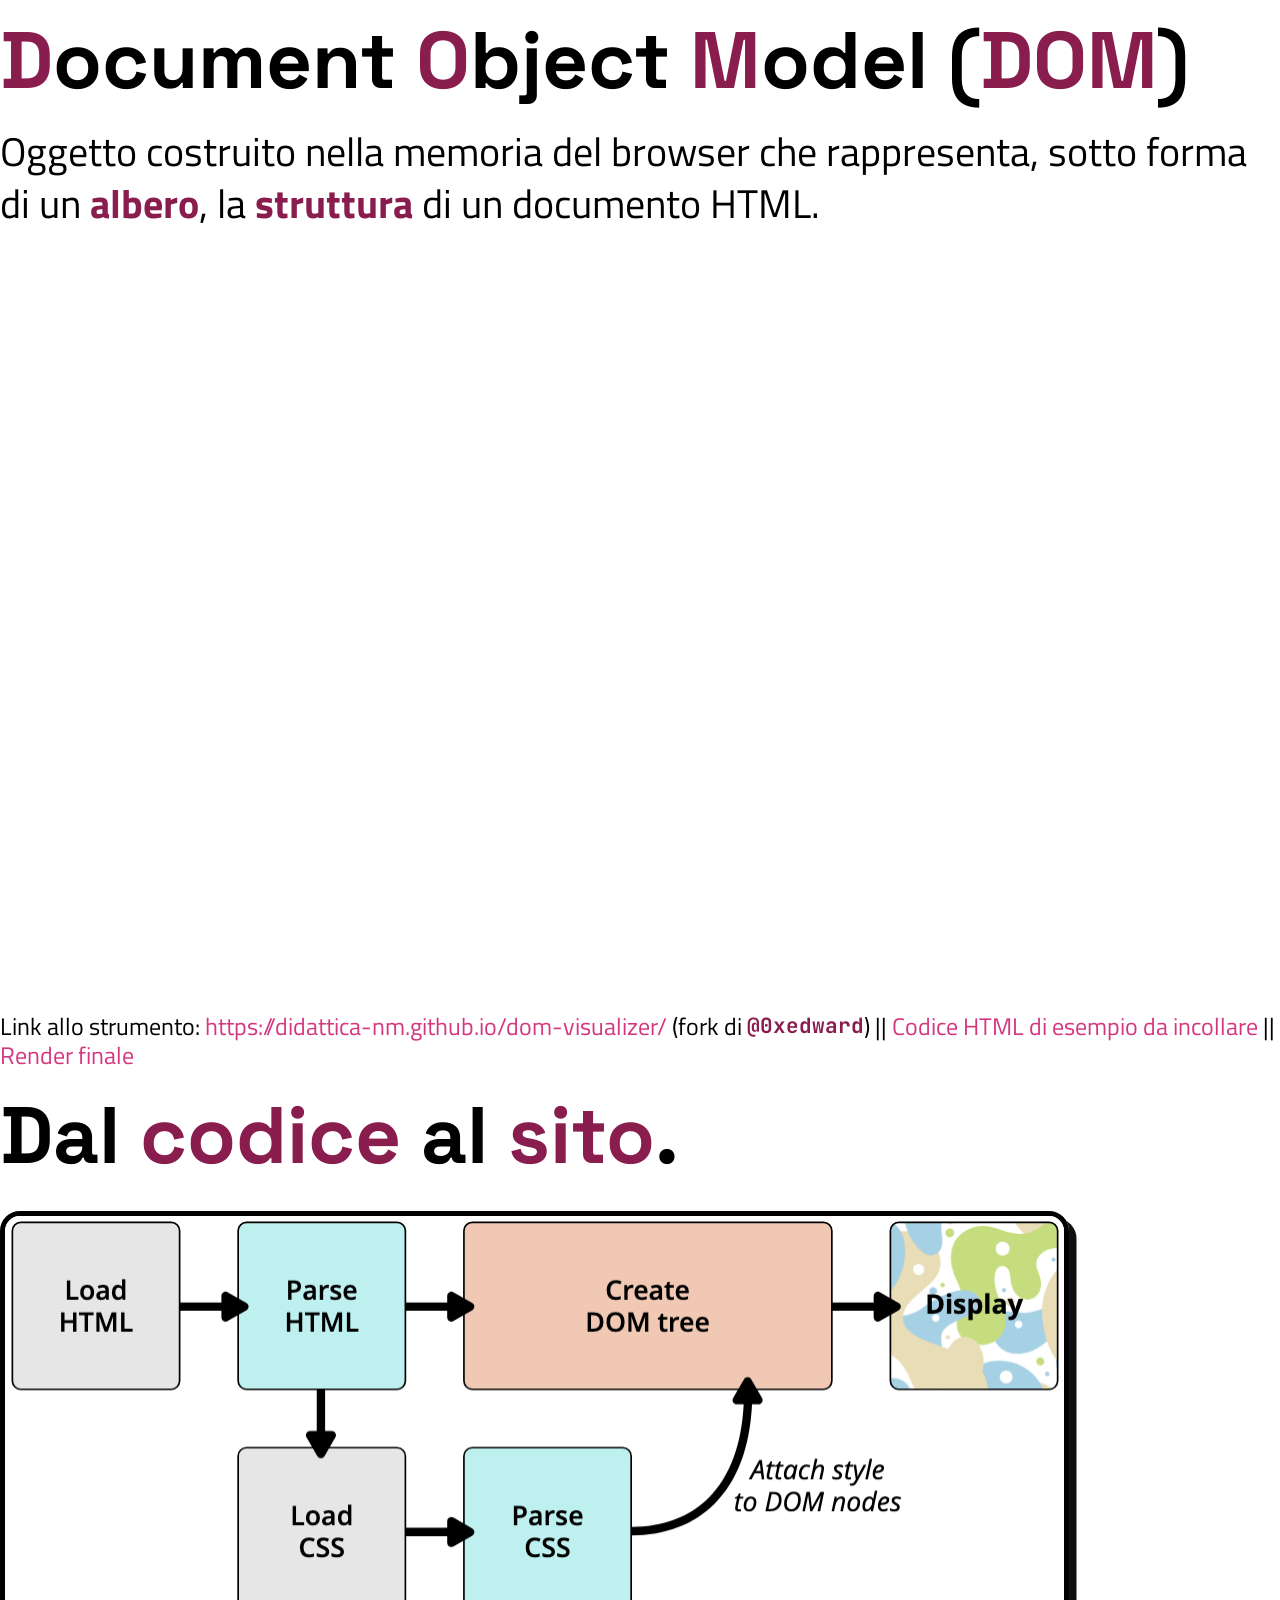
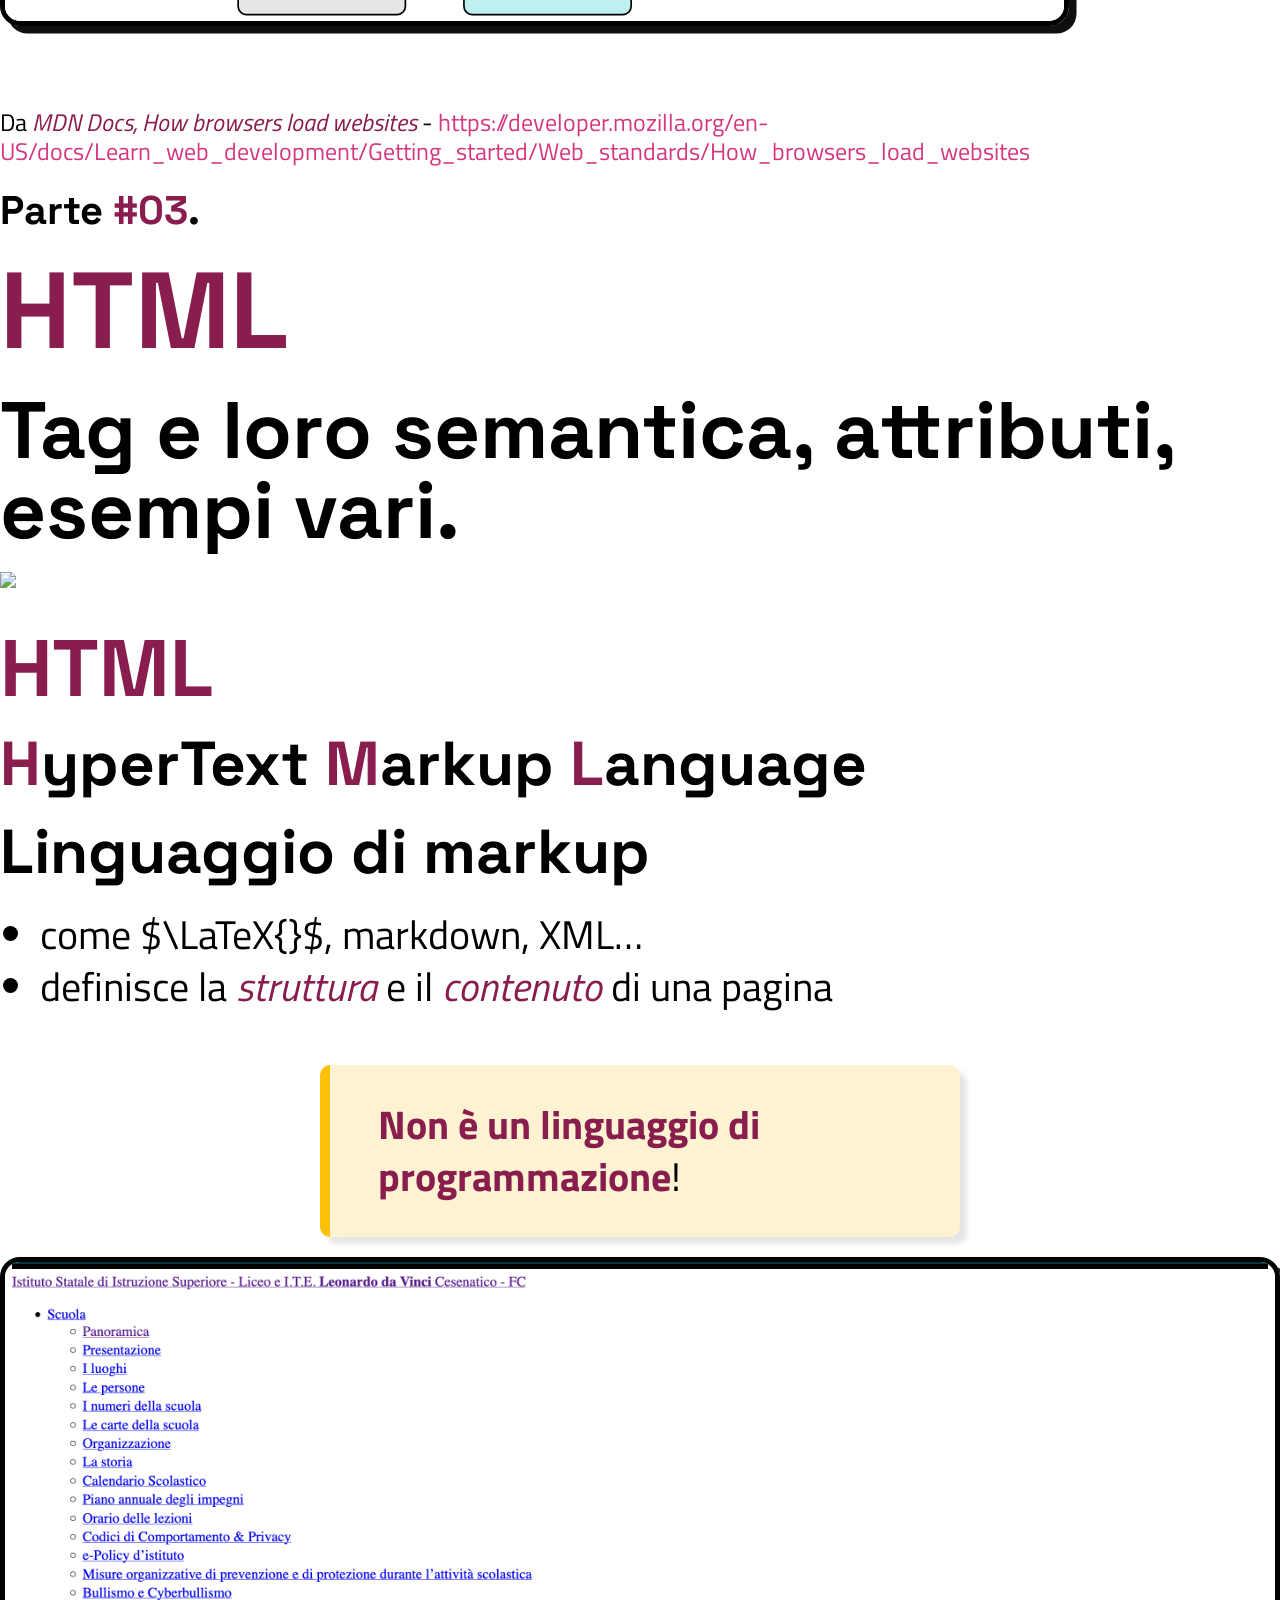
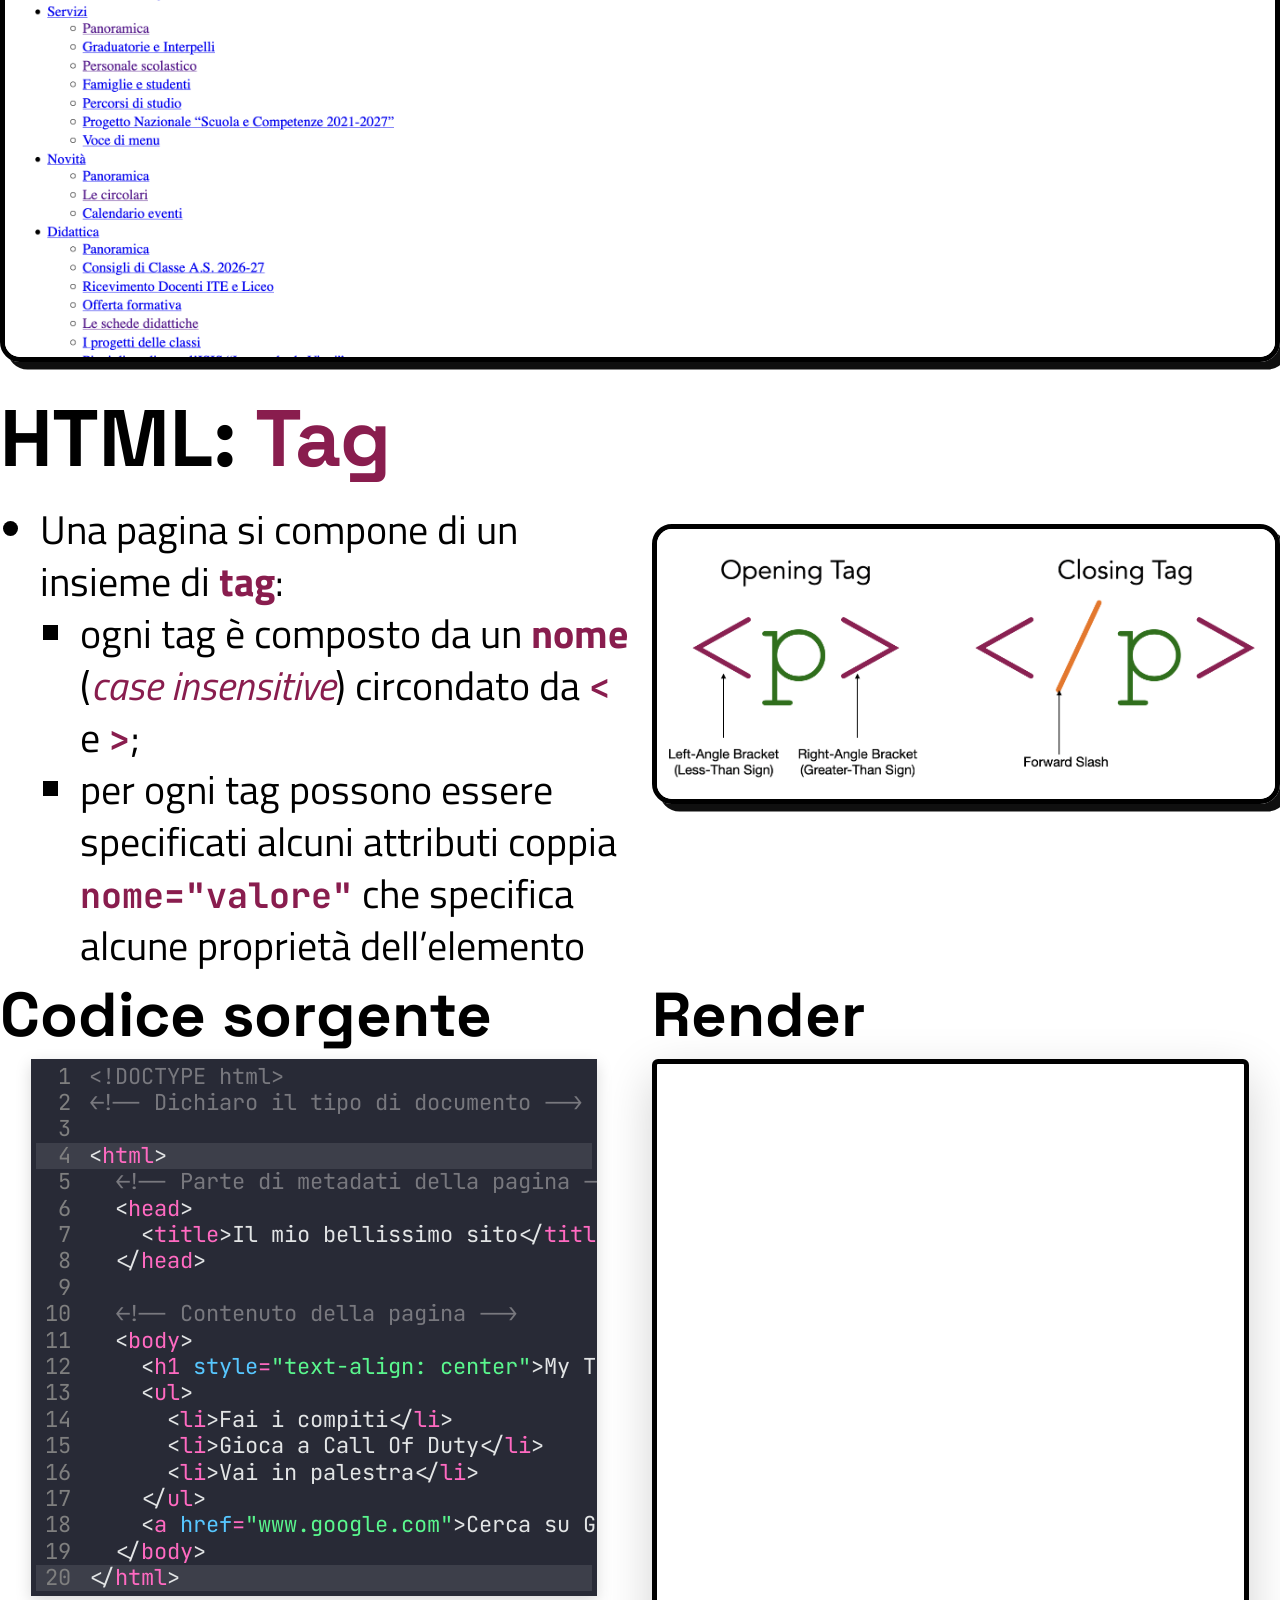
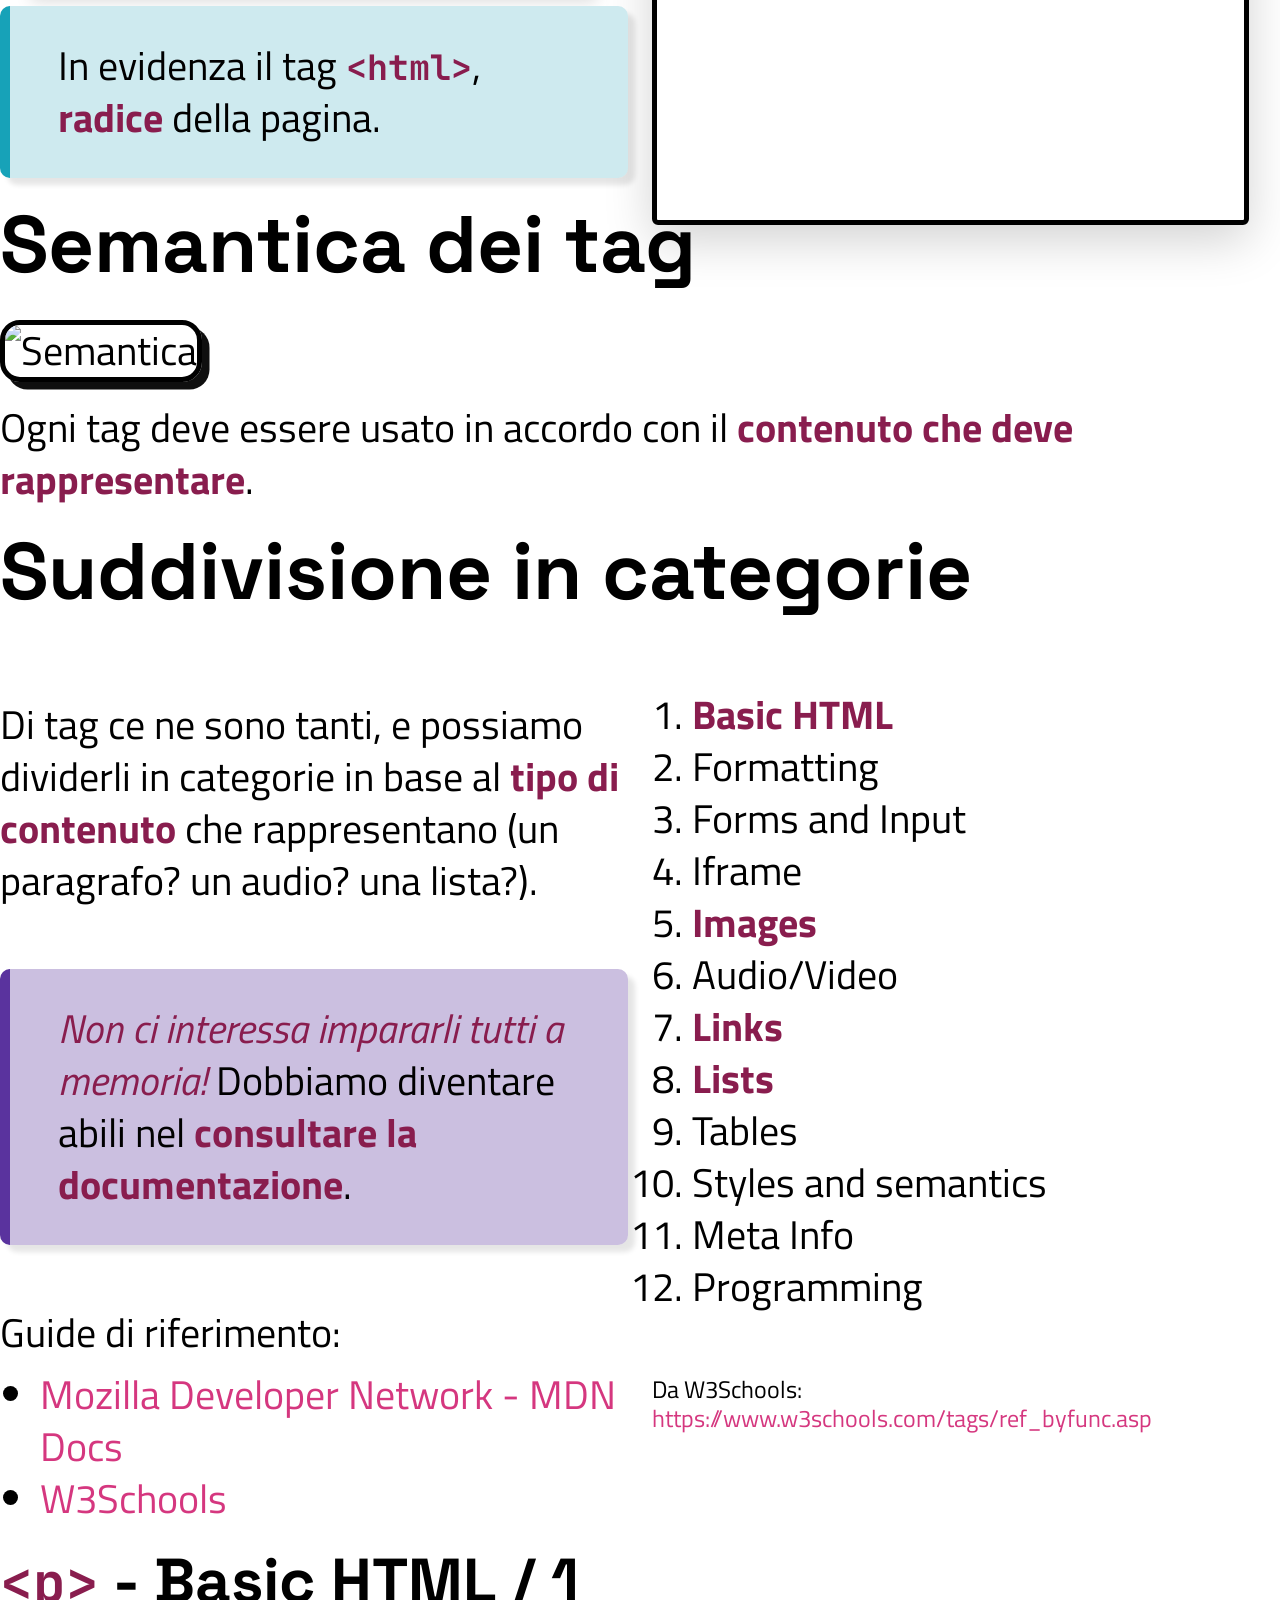
==== commit 0c12b2ed: "Deploying to gh-pages from @ didattica-nm/web-standards-intro@2baacb9c1d04c2268183b22644b56ab0a0a8ce" ====
--- a/index.html
+++ b/index.html
@@ -204,9 +204,9 @@
 </section><section>
 <h2 id="document-object-model-dom"><strong>D</strong>ocument <strong>O</strong>bject <strong>M</strong>odel (<strong>DOM</strong>)</h2>
 <p>Oggetto costruito nella memoria del browser che rappresenta, sotto forma di un <strong>albero</strong>, la <strong>struttura</strong> di un documento HTML.</p>
-<iframe src="https://0xedward.github.io/dom-visualizer/" class="w-100" height="750">
+<iframe src="https://didattica-nm.github.io/dom-visualizer/" class="w-100" height="750">
 </iframe>
-<p><small>Link allo strumento: <a href="https://0xedward.github.io/dom-visualizer/">https://0xedward.github.io/dom-visualizer/</a> || <a href="files/sample.html.txt" target="_blank">Codice HTML di esempio da incollare</a> || <a href="files/sample.html" target="_blank">Render finale</a> </small></p>
+<p><small>Link allo strumento: <a href="https://didattica-nm.github.io/dom-visualizer/">https://didattica-nm.github.io/dom-visualizer/</a> (fork di <strong><code>@0xedward</code></strong>) || <a href="files/sample.html.txt" target="_blank">Codice HTML di esempio da incollare</a> || <a href="files/sample.html" target="_blank">Render finale</a> </small></p>
 </section><section>
 <h2 id="dal-codice-al-sito">Dal <strong>codice</strong> al <strong>sito</strong>.</h2>
 <p><img src="imgs/render.png" alt=""></p>
